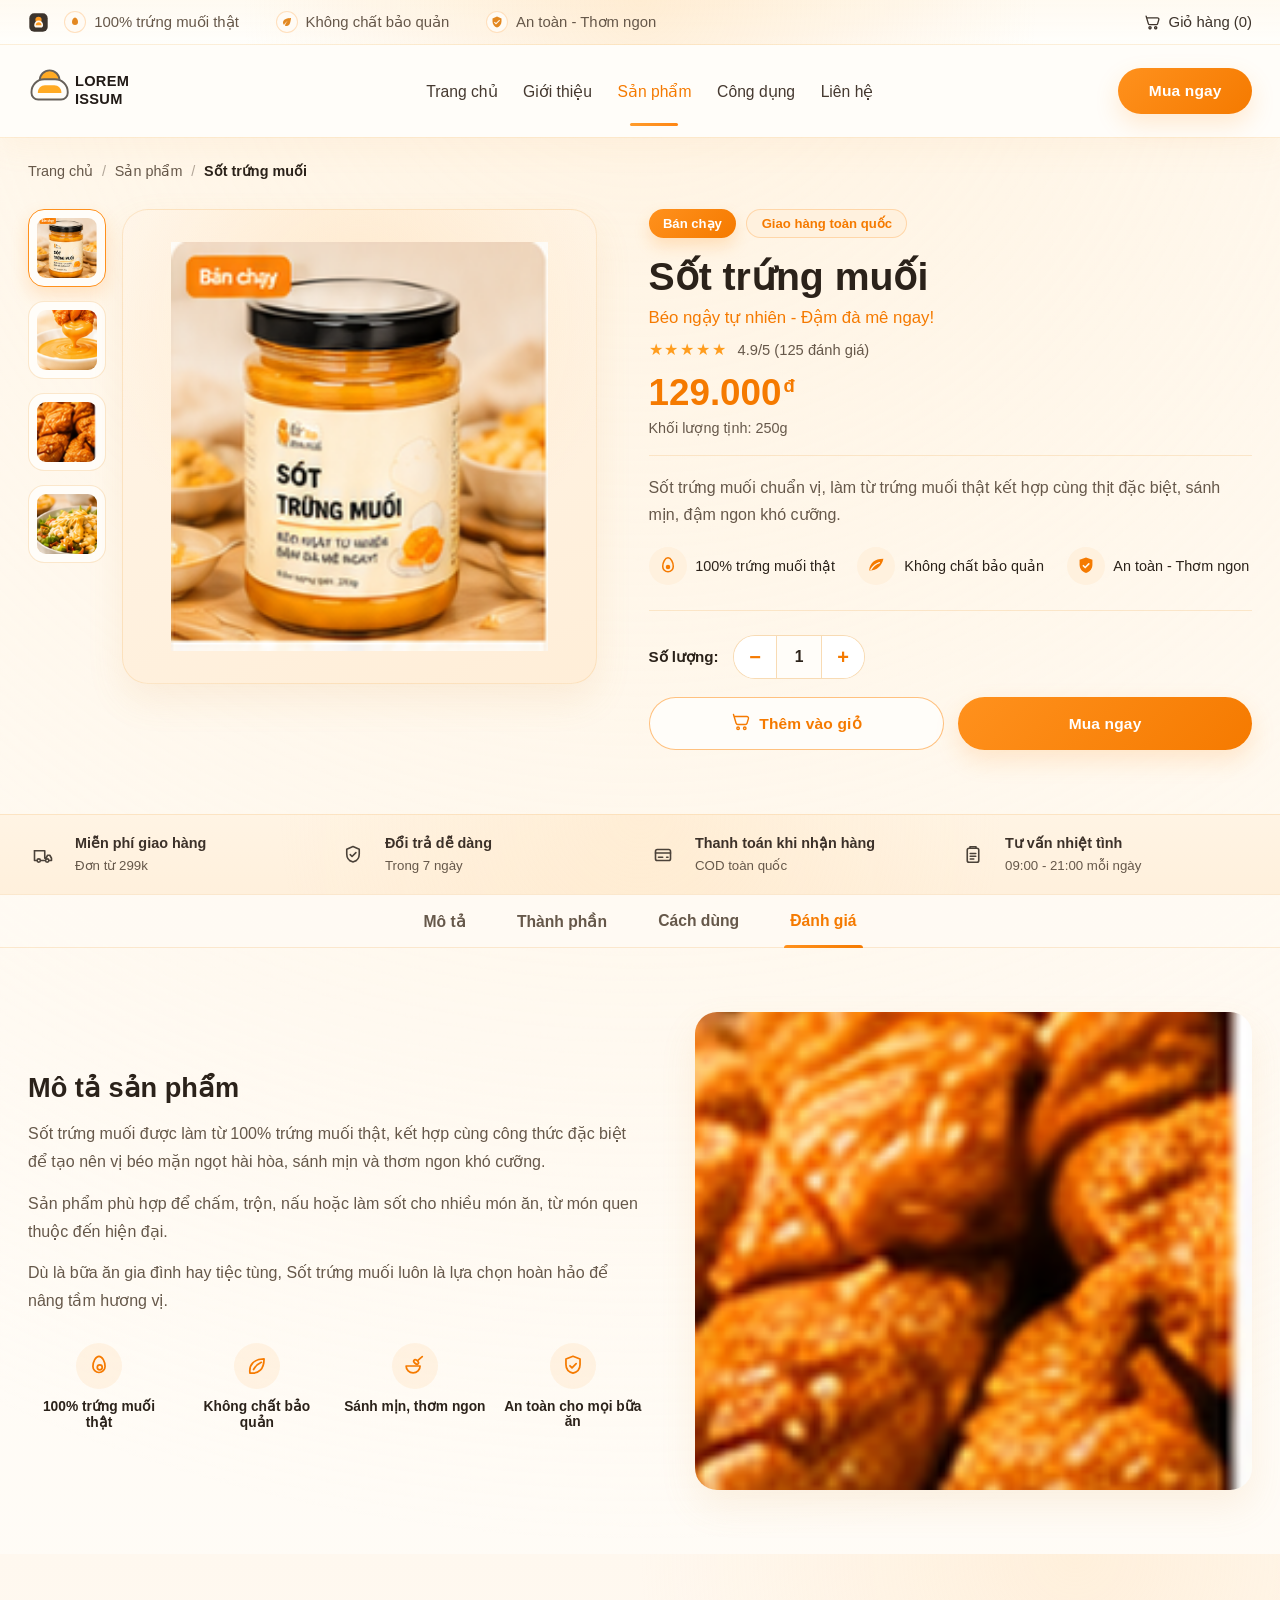
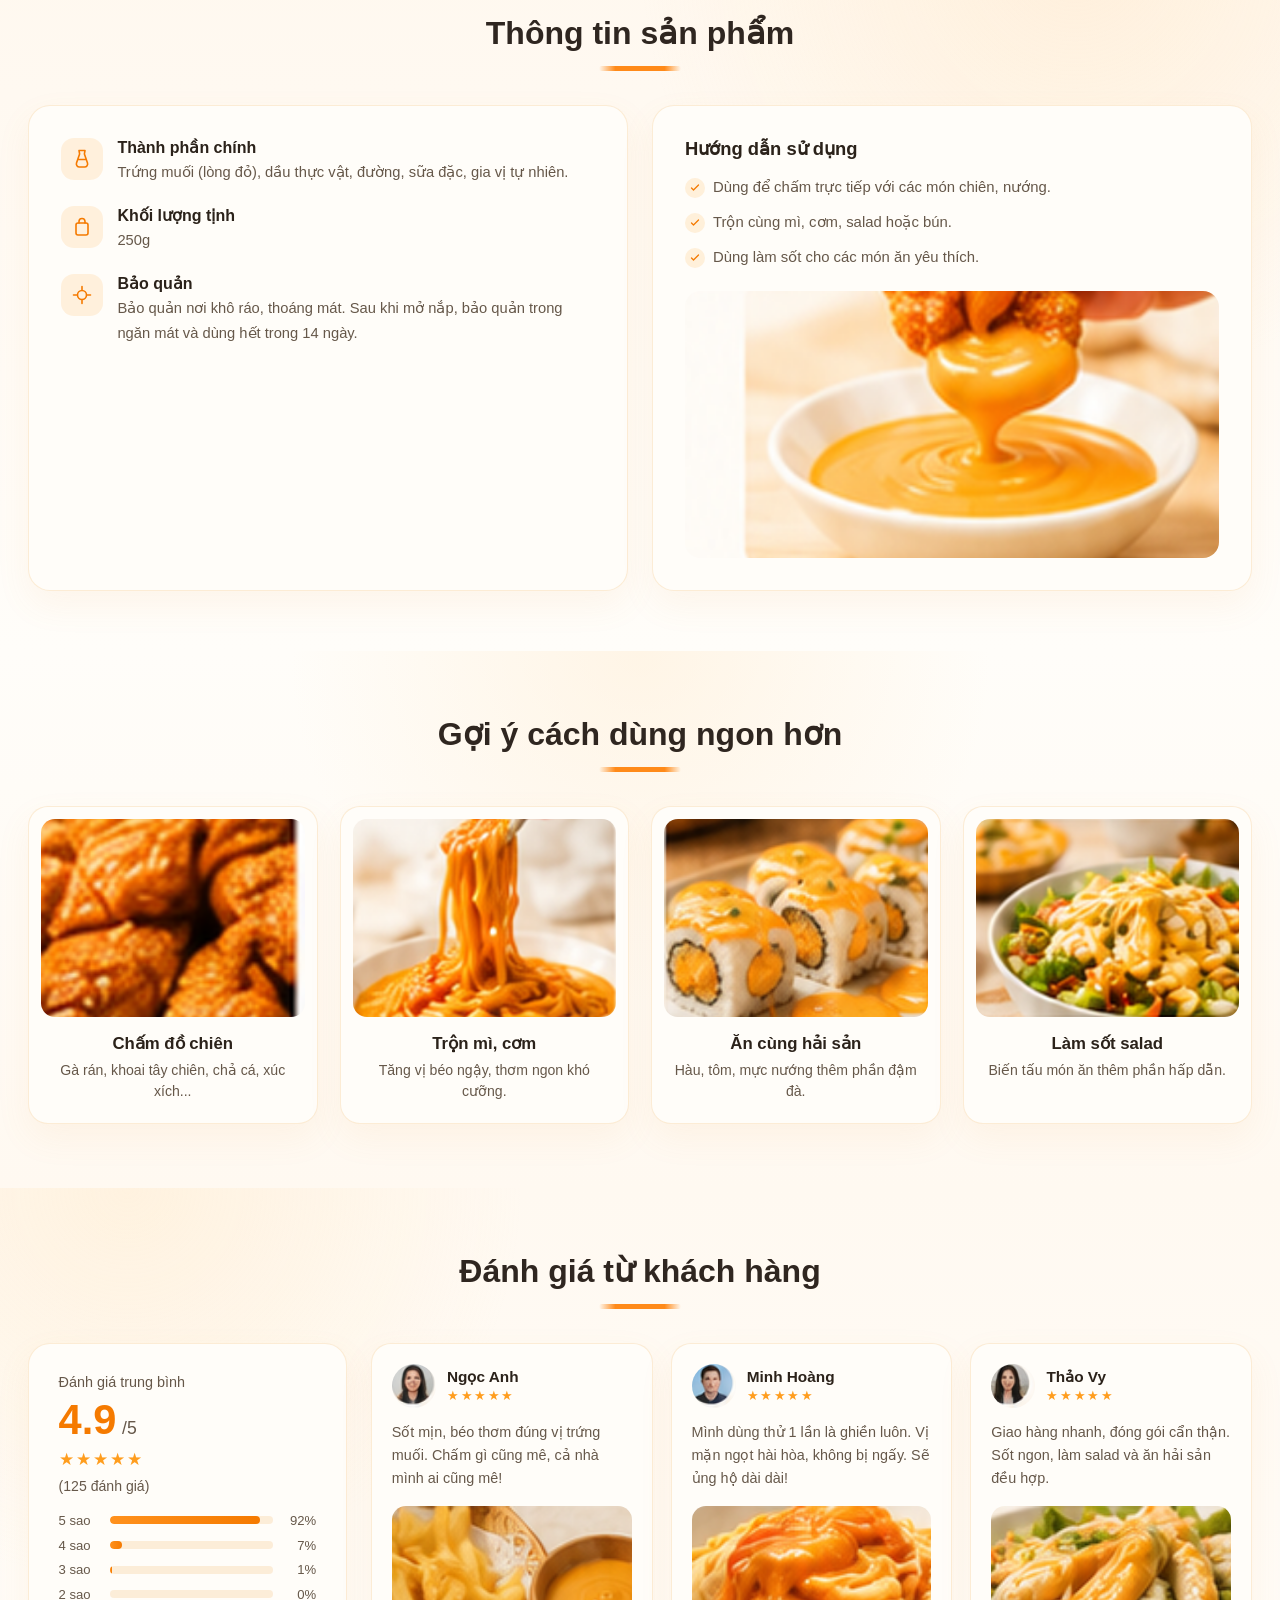
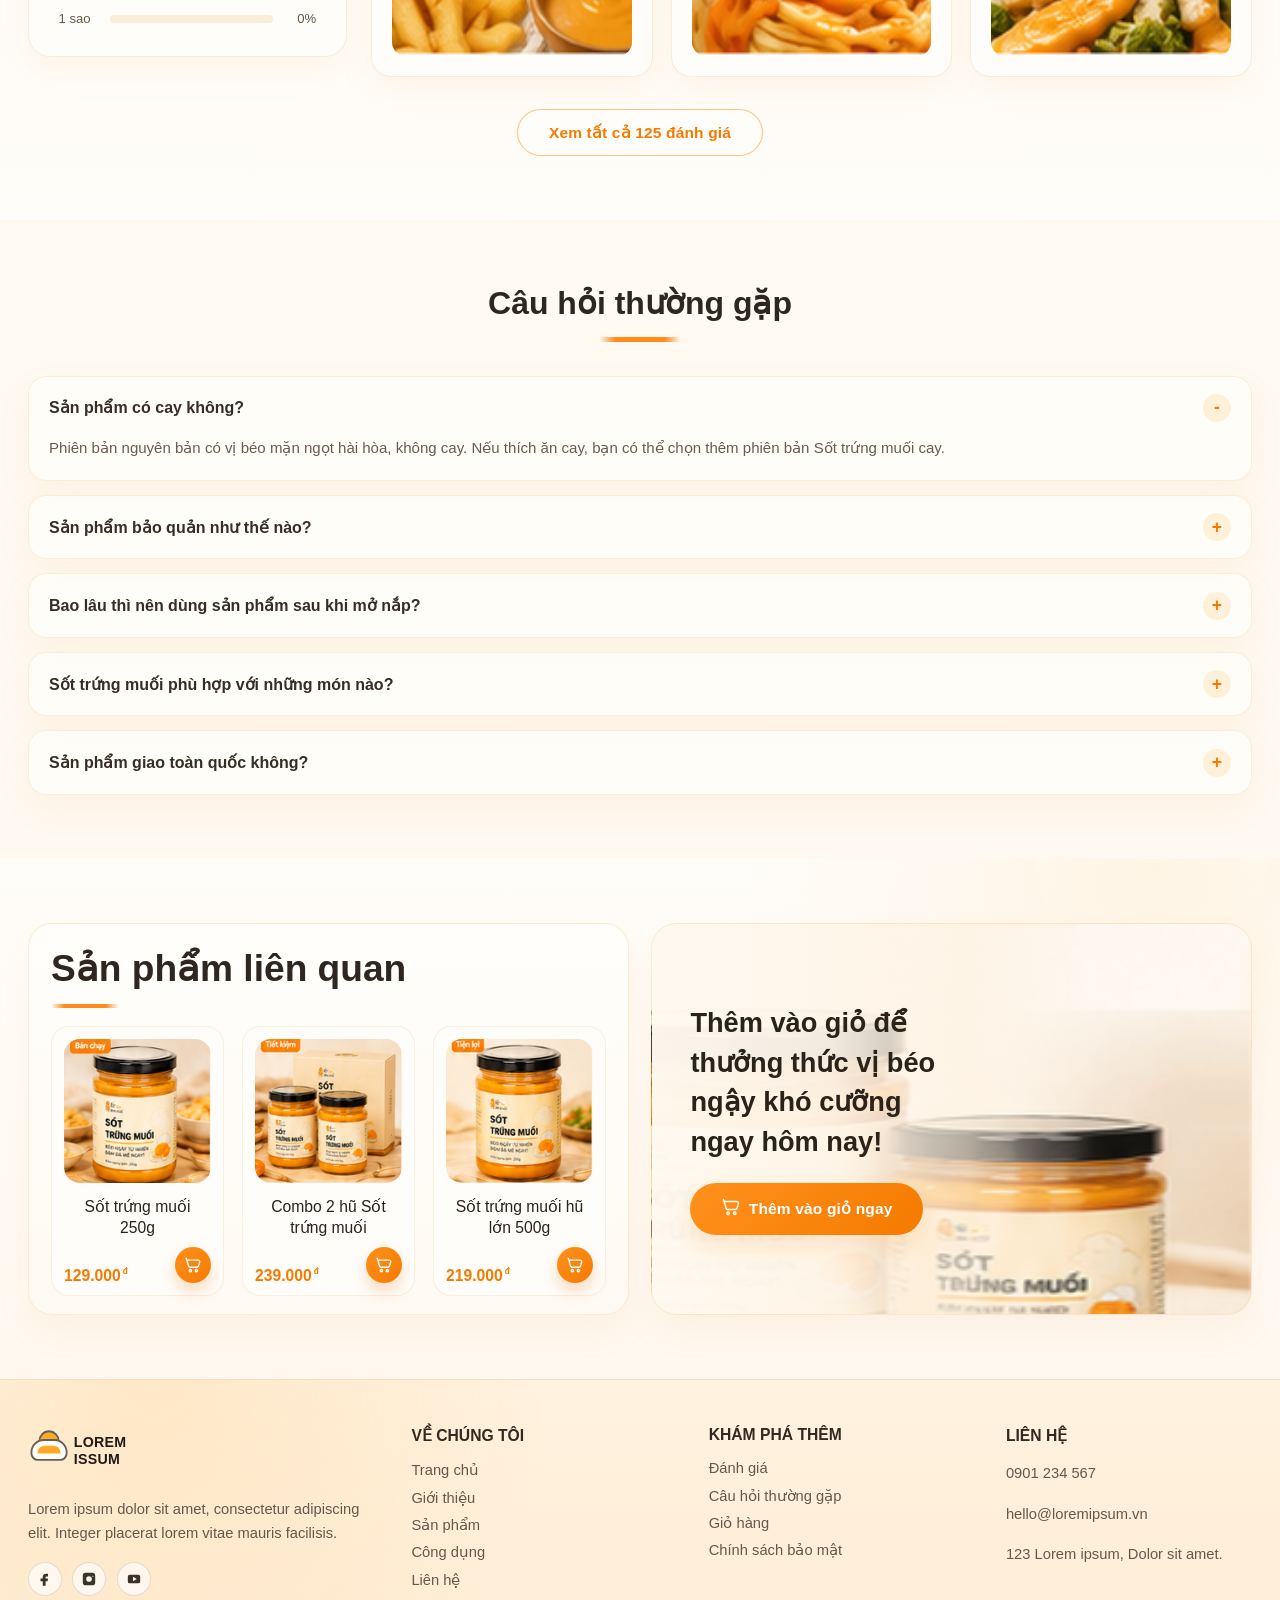
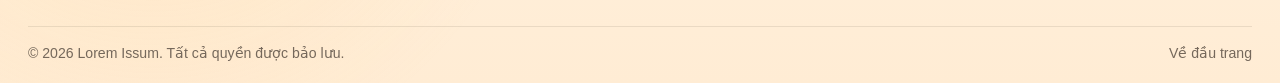
==== chi-tiet-san-pham.html @ 37eed639 "first commit" ====
<!DOCTYPE html>
<html lang="vi">
  <head>
    <meta charset="UTF-8" />
    <meta name="viewport" content="width=device-width, initial-scale=1.0" />
    <title>Sốt trứng muối | Lorem Issum</title>
    <link rel="stylesheet" href="./assets/css/style.css" />
  </head>
  <body>
    <header class="site-header" data-header>
      <div class="topbar">
        <div class="container topbar__inner">
          <div class="topbar__left">
            <a class="topbar__lead" href="./index.html" aria-label="Lorem Issum">
              <svg viewBox="0 0 24 24" aria-hidden="true">
                <rect x="1.5" y="1.5" width="21" height="21" rx="5.5" fill="#3C342D" />
                <circle cx="12" cy="8.9" r="3.55" fill="#FF9A1F" />
                <path d="M7.15 14.85C7.15 11.92 9.41 9.82 12.18 9.82C14.94 9.82 17.2 11.92 17.2 14.85V15.42C17.2 16.7 16.16 17.75 14.87 17.75H9.48C8.19 17.75 7.15 16.7 7.15 15.42V14.85Z" fill="#FFF7EC" />
                <path d="M8.88 14.95C8.88 13.14 10.26 11.79 12.18 11.79C14.09 11.79 15.47 13.14 15.47 14.95V15.03H8.88V14.95Z" fill="#FF9A1F" />
              </svg>
            </a>

            <ul class="topbar__features" aria-label="Điểm nổi bật">
              <li class="topbar__feature">
                <span class="icon-badge" aria-hidden="true">
                  <svg viewBox="0 0 24 24"><path d="M12 3c-3.31 0-6 4.48-6 9a6 6 0 0 0 12 0c0-4.52-2.69-9-6-9z" /></svg>
                </span>
                <span>100% trứng muối thật</span>
              </li>
              <li class="topbar__feature">
                <span class="icon-badge" aria-hidden="true">
                  <svg viewBox="0 0 24 24"><path d="M6.05 8.05c-2.73 2.73-2.73 7.15-.02 9.88 1.47-3.4 4.09-6.24 7.36-7.93-2.77 2.34-4.71 5.61-5.39 9.32 2.6 1.23 5.8.78 7.95-1.37C19.43 14.47 20 4 20 4S9.53 4.57 6.05 8.05z" /></svg>
                </span>
                <span>Không chất bảo quản</span>
              </li>
              <li class="topbar__feature">
                <span class="icon-badge" aria-hidden="true">
                  <svg viewBox="0 0 24 24"><path d="M12 1 3 5v6c0 5.55 3.84 10.74 9 12 5.16-1.26 9-6.45 9-12V5l-9-4zm-2 16-4-4 1.41-1.41L10 14.17l6.59-6.59L18 9l-8 8z" /></svg>
                </span>
                <span>An toàn - Thơm ngon</span>
              </li>
            </ul>
          </div>

          <a class="topbar__cart" href="./gio-hang.html" aria-label="Mở giỏ hàng">
            <svg viewBox="0 0 20 20" fill="none" aria-hidden="true">
              <path d="M3.09167 4.5H15.77C16.9183 4.5 17.7475 5.55833 17.4325 6.62333L16.0542 11.29C15.8417 12.0067 15.1633 12.5 14.3917 12.5H6.76C5.9875 12.5 5.30833 12.0058 5.09667 11.29L3.09167 4.5ZM3.09167 4.5L2.5 2.5M13.75 17.5C14.0815 17.5 14.3995 17.3683 14.6339 17.1339C14.8683 16.8995 15 16.5815 15 16.25C15 15.9185 14.8683 15.6005 14.6339 15.3661C14.3995 15.1317 14.0815 15 13.75 15C13.4185 15 13.1005 15.1317 12.8661 15.3661C12.6317 15.6005 12.5 15.9185 12.5 16.25C12.5 16.5815 12.6317 16.8995 12.8661 17.1339C13.1005 17.3683 13.4185 17.5 13.75 17.5ZM7.08333 17.5C7.41485 17.5 7.7328 17.3683 7.96722 17.1339C8.20164 16.8995 8.33333 16.5815 8.33333 16.25C8.33333 15.9185 8.20164 15.6005 7.96722 15.3661C7.7328 15.1317 7.41485 15 7.08333 15C6.75181 15 6.43387 15.1317 6.19945 15.3661C5.96503 15.6005 5.83333 15.9185 5.83333 16.25C5.83333 16.5815 5.96503 16.8995 6.19945 17.1339C6.43387 17.3683 6.75181 17.5 7.08333 17.5Z" />
            </svg>
            <span>Giỏ hàng (0)</span>
          </a>
        </div>
      </div>

      <div class="navbar">
        <div class="container navbar__inner">
          <a class="brand" href="./index.html" aria-label="Lorem Issum">
            <img src="./assets/images/logo-sot-trio-trung-muoi.svg" alt="Lorem Issum" />
          </a>

          <a class="navbar__cart-mobile" href="./gio-hang.html" aria-label="Mở giỏ hàng">
            <span class="sr-only">Giỏ hàng</span>
            <svg viewBox="0 0 20 20" fill="none" aria-hidden="true">
              <path d="M3.09167 4.5H15.77C16.9183 4.5 17.7475 5.55833 17.4325 6.62333L16.0542 11.29C15.8417 12.0067 15.1633 12.5 14.3917 12.5H6.76C5.9875 12.5 5.30833 12.0058 5.09667 11.29L3.09167 4.5ZM3.09167 4.5L2.5 2.5M13.75 17.5C14.0815 17.5 14.3995 17.3683 14.6339 17.1339C14.8683 16.8995 15 16.5815 15 16.25C15 15.9185 14.8683 15.6005 14.6339 15.3661C14.3995 15.1317 14.0815 15 13.75 15C13.4185 15 13.1005 15.1317 12.8661 15.3661C12.6317 15.6005 12.5 15.9185 12.5 16.25C12.5 16.5815 12.6317 16.8995 12.8661 17.1339C13.1005 17.3683 13.4185 17.5 13.75 17.5ZM7.08333 17.5C7.41485 17.5 7.7328 17.3683 7.96722 17.1339C8.20164 16.8995 8.33333 16.5815 8.33333 16.25C8.33333 15.9185 8.20164 15.6005 7.96722 15.3661C7.7328 15.1317 7.41485 15 7.08333 15C6.75181 15 6.43387 15.1317 6.19945 15.3661C5.96503 15.6005 5.83333 15.9185 5.83333 16.25C5.83333 16.5815 5.96503 16.8995 6.19945 17.1339C6.43387 17.3683 6.75181 17.5 7.08333 17.5Z" />
            </svg>
          </a>

          <button class="menu-toggle" type="button" aria-controls="primary-navigation" aria-expanded="false" data-menu-toggle>
            <span class="sr-only">Mở menu</span>
            <svg viewBox="0 0 24 24" aria-hidden="true">
              <path d="M4 6.75h16v1.5H4Zm0 4.5h16v1.5H4Zm0 4.5h16v1.5H4Z" />
            </svg>
          </button>

          <nav class="nav" id="primary-navigation" aria-label="Điều hướng chính">
            <a class="nav__link" href="./index.html#trang-chu">Trang chủ</a>
            <a class="nav__link" href="./gioi-thieu.html">Giới thiệu</a>
            <a class="nav__link nav__link--active" href="./san-pham.html">Sản phẩm</a>
            <a class="nav__link" href="./cong-dung.html">Công dụng</a>
            <a class="nav__link" href="./lien-he.html">Liên hệ</a>
          </nav>

          <a class="button button--primary navbar__cta" href="#mua-ngay">Mua ngay</a>
        </div>
      </div>
    </header>

    <main class="product-detail-page">
      <div class="container">
        <nav class="breadcrumb" aria-label="Đường dẫn">
          <a href="./index.html">Trang chủ</a>
          <span aria-hidden="true">/</span>
          <a href="./san-pham.html">Sản phẩm</a>
          <span aria-hidden="true">/</span>
          <span aria-current="page">Sốt trứng muối</span>
        </nav>
      </div>

      <section class="product-detail section-padding" id="mua-ngay">
        <div class="container product-detail__inner">
          <div class="product-gallery" data-gallery>
            <div class="product-gallery__thumbs" role="tablist" aria-label="Ảnh sản phẩm">
              <button class="product-gallery__thumb is-active" type="button" data-gallery-thumb="./assets/images/product-card-01.png">
                <img src="./assets/images/product-card-01.png" alt="Hũ sốt trứng muối" />
              </button>
              <button class="product-gallery__thumb" type="button" data-gallery-thumb="./assets/images/products-idea-dip.png">
                <img src="./assets/images/products-idea-dip.png" alt="Chấm sốt trứng muối" />
              </button>
              <button class="product-gallery__thumb" type="button" data-gallery-thumb="./assets/images/products-idea-chicken.png">
                <img src="./assets/images/products-idea-chicken.png" alt="Đồ chiên chấm sốt" />
              </button>
              <button class="product-gallery__thumb" type="button" data-gallery-thumb="./assets/images/products-idea-salad.png">
                <img src="./assets/images/products-idea-salad.png" alt="Salad sốt trứng muối" />
              </button>
            </div>

            <figure class="product-gallery__main">
              <img data-gallery-main src="./assets/images/product-card-01.png" alt="Sốt trứng muối" />
            </figure>
          </div>

          <div class="product-summary">
            <div class="product-summary__tags">
              <span class="product-tag product-tag--hot">Bán chạy</span>
              <span class="product-tag product-tag--ship">Giao hàng toàn quốc</span>
            </div>

            <h1 class="product-summary__title">Sốt trứng muối</h1>
            <p class="product-summary__subtitle">Béo ngậy tự nhiên - Đậm đà mê ngay!</p>

            <div class="product-summary__rating">
              <span class="stars" aria-hidden="true">★★★★★</span>
              <span class="product-summary__rating-text">4.9/5 (125 đánh giá)</span>
            </div>

            <div class="product-summary__price">
              <span class="product-summary__amount">129.000<sup>đ</sup></span>
            </div>
            <p class="product-summary__weight">Khối lượng tịnh: 250g</p>

            <p class="product-summary__desc">
              Sốt trứng muối chuẩn vị, làm từ trứng muối thật kết hợp cùng thịt đặc
              biệt, sánh mịn, đậm ngon khó cưỡng.
            </p>

            <ul class="product-summary__features" aria-label="Cam kết sản phẩm">
              <li>
                <span class="product-feature__icon" aria-hidden="true">
                  <svg viewBox="0 0 24 24" fill="none" stroke="currentColor" stroke-width="1.7" stroke-linejoin="round"><path d="M12 3.1c-3.15 0-5.75 4.95-5.75 9.45a5.75 5.75 0 0 0 11.5 0c0-4.5-2.6-9.45-5.75-9.45Z" /><circle cx="12" cy="13.1" r="2.45" fill="currentColor" stroke="none" /></svg>
                </span>
                100% trứng muối thật
              </li>
              <li>
                <span class="product-feature__icon" aria-hidden="true">
                  <svg viewBox="0 0 24 24"><path fill="currentColor" d="M20 4.15C10.4 4.4 5.35 8.75 4.6 16.6c-.02.25.17.45.42.44 8.05-.35 13.2-4.9 14.9-12.35a.4.4 0 0 0 .08-.54Z" /><path fill="none" stroke="#fff6e9" stroke-width="1.4" stroke-linecap="round" d="M6.4 16c2.35-3.85 5.5-6.35 9.3-7.65" /></svg>
                </span>
                Không chất bảo quản
              </li>
              <li>
                <span class="product-feature__icon" aria-hidden="true">
                  <svg viewBox="0 0 24 24"><path fill="currentColor" d="M12 2.6 19 5.3v5.25c0 3.9-2.55 7.5-6.4 8.8l-.6.2-.6-.2c-3.85-1.3-6.4-4.9-6.4-8.8V5.3L12 2.6Z" /><path fill="none" stroke="#fff6e9" stroke-width="1.8" stroke-linecap="round" stroke-linejoin="round" d="m9.15 11.7 1.95 1.95 3.95-3.95" /></svg>
                </span>
                An toàn - Thơm ngon
              </li>
            </ul>

            <div class="product-summary__buy">
              <div class="quantity" data-quantity>
                <span class="quantity__label">Số lượng:</span>
                <div class="quantity__control">
                  <button class="quantity__btn" type="button" data-quantity-dec aria-label="Giảm số lượng">−</button>
                  <input class="quantity__input" type="text" inputmode="numeric" value="1" data-quantity-input aria-label="Số lượng" />
                  <button class="quantity__btn" type="button" data-quantity-inc aria-label="Tăng số lượng">+</button>
                </div>
              </div>

              <div class="product-summary__actions">
                <button class="button button--ghost product-summary__cart" type="button">
                  <span aria-hidden="true">
                    <svg viewBox="0 0 20 20" fill="none">
                      <path d="M3.09167 4.5H15.77C16.9183 4.5 17.7475 5.55833 17.4325 6.62333L16.0542 11.29C15.8417 12.0067 15.1633 12.5 14.3917 12.5H6.76C5.9875 12.5 5.30833 12.0058 5.09667 11.29L3.09167 4.5ZM3.09167 4.5L2.5 2.5M13.75 17.5A1.25 1.25 0 1 0 13.75 15 1.25 1.25 0 0 0 13.75 17.5ZM7.08333 17.5A1.25 1.25 0 1 0 7.08333 15 1.25 1.25 0 0 0 7.08333 17.5Z" />
                    </svg>
                  </span>
                  Thêm vào giỏ
                </button>
                <button class="button button--primary product-summary__now" type="button">Mua ngay</button>
              </div>
            </div>
          </div>
        </div>
      </section>

      <div class="service-strip">
        <div class="container">
          <ul class="service-strip__list" aria-label="Dịch vụ">
            <li class="service-strip__item">
              <span class="service-strip__icon" aria-hidden="true">
                <svg viewBox="0 0 24 24"><path d="M3.5 7.75h10.25v7.5H15l1.6-3h2.2l1.7 3v2.25h-2.15" /><path d="M5.55 17.5H3.5V7.75" /><path d="M9.95 17.5h4.1" /><circle cx="7.75" cy="17.5" r="1.65" /><circle cx="16.2" cy="17.5" r="1.65" /></svg>
              </span>
              <span>
                <strong>Miễn phí giao hàng</strong>
                <em>Đơn từ 299k</em>
              </span>
            </li>
            <li class="service-strip__item">
              <span class="service-strip__icon" aria-hidden="true">
                <svg viewBox="0 0 24 24"><path d="M12 3.5 18.25 6.2v4.68c0 3.55-2.35 6.82-5.82 7.95l-.43.14-.43-.14c-3.47-1.13-5.82-4.4-5.82-7.95V6.2L12 3.5Z" /><path d="m9.25 11.65 1.8 1.8 3.85-3.85" /></svg>
              </span>
              <span>
                <strong>Đổi trả dễ dàng</strong>
                <em>Trong 7 ngày</em>
              </span>
            </li>
            <li class="service-strip__item">
              <span class="service-strip__icon" aria-hidden="true">
                <svg viewBox="0 0 24 24"><rect x="4.5" y="6.5" width="15" height="11" rx="1.8" /><path d="M4.5 10h15" /><path d="M7.5 14.25h4.2" /><path d="M15.6 14.25h1.4" /></svg>
              </span>
              <span>
                <strong>Thanh toán khi nhận hàng</strong>
                <em>COD toàn quốc</em>
              </span>
            </li>
            <li class="service-strip__item">
              <span class="service-strip__icon" aria-hidden="true">
                <svg viewBox="0 0 24 24"><rect x="6.25" y="5.25" width="11.5" height="14" rx="1.8" /><path d="M9 5.25v-1.5h6v1.5" /><path d="M9.25 10.5h5.5" /><path d="M9.25 13.25h5.5" /><path d="M9.25 16h3.5" /></svg>
              </span>
              <span>
                <strong>Tư vấn nhiệt tình</strong>
                <em>09:00 - 21:00 mỗi ngày</em>
              </span>
            </li>
          </ul>
        </div>
      </div>

      <div class="product-tabs" data-tabs>
        <div class="container">
          <div class="product-tabs__list" role="tablist">
            <a class="product-tab is-active" href="#mo-ta" data-tab>Mô tả</a>
            <a class="product-tab" href="#thong-tin" data-tab>Thành phần</a>
            <a class="product-tab" href="#goi-y" data-tab>Cách dùng</a>
            <a class="product-tab" href="#danh-gia" data-tab>Đánh giá</a>
          </div>
        </div>
      </div>

      <section class="product-description section-padding" id="mo-ta">
        <div class="container product-description__inner">
          <div class="product-description__content">
            <h2>Mô tả sản phẩm</h2>
            <p>
              Sốt trứng muối được làm từ 100% trứng muối thật, kết hợp cùng công
              thức đặc biệt để tạo nên vị béo mặn ngọt hài hòa, sánh mịn và thơm
              ngon khó cưỡng.
            </p>
            <p>
              Sản phẩm phù hợp để chấm, trộn, nấu hoặc làm sốt cho nhiều món ăn, từ
              món quen thuộc đến hiện đại.
            </p>
            <p>
              Dù là bữa ăn gia đình hay tiệc tùng, Sốt trứng muối luôn là lựa chọn
              hoàn hảo để nâng tầm hương vị.
            </p>

            <ul class="product-description__badges" aria-label="Điểm nổi bật">
              <li>
                <span aria-hidden="true">
                  <svg viewBox="0 0 24 24" fill="none" stroke="currentColor" stroke-width="1.6" stroke-linecap="round" stroke-linejoin="round"><path d="M12 3.2c-3.1 0-5.6 4.85-5.6 9.2a5.6 5.6 0 0 0 11.2 0c0-4.35-2.5-9.2-5.6-9.2Z" /><circle cx="12.7" cy="13.2" r="2.3" /></svg>
                </span>
                <em>100% trứng muối thật</em>
              </li>
              <li>
                <span aria-hidden="true">
                  <svg viewBox="0 0 24 24" fill="none" stroke="currentColor" stroke-width="1.6" stroke-linecap="round" stroke-linejoin="round"><path d="M5.5 18.5C4.4 10.6 9.3 5.6 18.5 5.5c.1 9.2-4.9 14.1-13 13Z" /><path d="M8.8 15.2c1.8-3.1 4.2-5.3 7.2-6.6" /></svg>
                </span>
                <em>Không chất bảo quản</em>
              </li>
              <li>
                <span aria-hidden="true">
                  <svg viewBox="0 0 24 24" fill="none" stroke="currentColor" stroke-width="1.6" stroke-linecap="round" stroke-linejoin="round"><path d="M3.8 12h12.9a6.45 6.45 0 0 1-12.9 0Z" /><ellipse cx="13" cy="8.3" rx="2.5" ry="1.55" transform="rotate(40 13 8.3)" /><path d="M14.9 6.5 18.7 3.3" /></svg>
                </span>
                <em>Sánh mịn, thơm ngon</em>
              </li>
              <li>
                <span aria-hidden="true">
                  <svg viewBox="0 0 24 24" fill="none" stroke="currentColor" stroke-width="1.6" stroke-linecap="round" stroke-linejoin="round"><path d="M12 3 5.5 5.6v4.9c0 3.6 2.45 6.9 6.5 8 4.05-1.1 6.5-4.4 6.5-8V5.6L12 3Z" /><path d="m9.2 11.8 1.9 1.9 3.8-3.8" /></svg>
                </span>
                <em>An toàn cho mọi bữa ăn</em>
              </li>
            </ul>
          </div>

          <div class="product-description__media">
            <img src="./assets/images/products-idea-chicken.png" alt="Đồ chiên chấm sốt trứng muối" />
          </div>
        </div>
      </section>

      <section class="product-specs" id="thong-tin">
        <div class="container">
          <div class="section-heading">
            <h2>Thông tin sản phẩm</h2>
          </div>

          <div class="product-specs__grid">
            <div class="spec-card">
              <ul class="spec-list">
                <li>
                  <span class="spec-list__icon" aria-hidden="true">
                    <svg viewBox="0 0 24 24" fill="none" stroke="currentColor" stroke-width="1.6" stroke-linecap="round" stroke-linejoin="round"><path d="M9 3.5h6l-.6 3.4 3.1 9.2a3 3 0 0 1-2.84 3.9H9.34a3 3 0 0 1-2.84-3.9l3.1-9.2Z" /><path d="M8.4 12.5h7.2" /></svg>
                  </span>
                  <div>
                    <strong>Thành phần chính</strong>
                    <p>Trứng muối (lòng đỏ), dầu thực vật, đường, sữa đặc, gia vị tự nhiên.</p>
                  </div>
                </li>
                <li>
                  <span class="spec-list__icon" aria-hidden="true">
                    <svg viewBox="0 0 24 24" fill="none" stroke="currentColor" stroke-width="1.6" stroke-linecap="round" stroke-linejoin="round"><rect x="6" y="8" width="12" height="12" rx="2" /><path d="M9 8V6.5A3 3 0 0 1 15 6.5V8" /></svg>
                  </span>
                  <div>
                    <strong>Khối lượng tịnh</strong>
                    <p>250g</p>
                  </div>
                </li>
                <li>
                  <span class="spec-list__icon" aria-hidden="true">
                    <svg viewBox="0 0 24 24" fill="none" stroke="currentColor" stroke-width="1.6" stroke-linecap="round" stroke-linejoin="round"><path d="M12 3.5v3M12 17.5v3M3.5 12h3M17.5 12h3" /><circle cx="12" cy="12" r="4.5" /></svg>
                  </span>
                  <div>
                    <strong>Bảo quản</strong>
                    <p>Bảo quản nơi khô ráo, thoáng mát. Sau khi mở nắp, bảo quản trong ngăn mát và dùng hết trong 14 ngày.</p>
                  </div>
                </li>
              </ul>
            </div>

            <div class="spec-card spec-card--guide">
              <h3>Hướng dẫn sử dụng</h3>
              <ul class="spec-guide">
                <li>Dùng để chấm trực tiếp với các món chiên, nướng.</li>
                <li>Trộn cùng mì, cơm, salad hoặc bún.</li>
                <li>Dùng làm sốt cho các món ăn yêu thích.</li>
              </ul>
              <img src="./assets/images/products-idea-dip.png" alt="Sốt trứng muối chấm món chiên" />
            </div>
          </div>
        </div>
      </section>

      <section class="usage-ideas section-padding" id="goi-y">
        <div class="container">
          <div class="section-heading">
            <h2>Gợi ý cách dùng ngon hơn</h2>
          </div>

          <div class="usage-ideas__grid">
            <article class="usage-idea-card">
              <img src="./assets/images/products-idea-chicken.png" alt="Chấm đồ chiên" />
              <h3>Chấm đồ chiên</h3>
              <p>Gà rán, khoai tây chiên, chả cá, xúc xích...</p>
            </article>
            <article class="usage-idea-card">
              <img src="./assets/images/products-idea-noodle.png" alt="Trộn mì, cơm" />
              <h3>Trộn mì, cơm</h3>
              <p>Tăng vị béo ngậy, thơm ngon khó cưỡng.</p>
            </article>
            <article class="usage-idea-card">
              <img src="./assets/images/usage-seafood.png" alt="Ăn cùng hải sản" />
              <h3>Ăn cùng hải sản</h3>
              <p>Hàu, tôm, mực nướng thêm phần đậm đà.</p>
            </article>
            <article class="usage-idea-card">
              <img src="./assets/images/products-idea-salad.png" alt="Làm sốt salad" />
              <h3>Làm sốt salad</h3>
              <p>Biến tấu món ăn thêm phần hấp dẫn.</p>
            </article>
          </div>
        </div>
      </section>

      <section class="product-reviews section-padding" id="danh-gia">
        <div class="container">
          <div class="section-heading">
            <h2>Đánh giá từ khách hàng</h2>
          </div>

          <div class="product-reviews__grid">
            <aside class="review-summary">
              <p class="review-summary__label">Đánh giá trung bình</p>
              <div class="review-summary__score">
                <strong>4.9</strong><span>/5</span>
                <span class="stars" aria-hidden="true">★★★★★</span>
              </div>
              <p class="review-summary__count">(125 đánh giá)</p>

              <ul class="review-bars">
                <li><span>5 sao</span><span class="review-bar"><span style="width:92%"></span></span><em>92%</em></li>
                <li><span>4 sao</span><span class="review-bar"><span style="width:7%"></span></span><em>7%</em></li>
                <li><span>3 sao</span><span class="review-bar"><span style="width:1%"></span></span><em>1%</em></li>
                <li><span>2 sao</span><span class="review-bar"><span style="width:0%"></span></span><em>0%</em></li>
                <li><span>1 sao</span><span class="review-bar"><span style="width:0%"></span></span><em>0%</em></li>
              </ul>
            </aside>

            <div class="review-list">
              <article class="review-item">
                <div class="review-item__head">
                  <img src="./assets/images/review-avatar-1.png" alt="" />
                  <div>
                    <strong>Ngọc Anh</strong>
                    <span class="stars" aria-hidden="true">★★★★★</span>
                  </div>
                </div>
                <p>Sốt mịn, béo thơm đúng vị trứng muối. Chấm gì cũng mê, cả nhà mình ai cũng mê!</p>
                <img class="review-item__food" src="./assets/images/review-food-1.png" alt="" />
              </article>

              <article class="review-item">
                <div class="review-item__head">
                  <img src="./assets/images/review-avatar-2.png" alt="" />
                  <div>
                    <strong>Minh Hoàng</strong>
                    <span class="stars" aria-hidden="true">★★★★★</span>
                  </div>
                </div>
                <p>Mình dùng thử 1 lần là ghiền luôn. Vị mặn ngọt hài hòa, không bị ngấy. Sẽ ủng hộ dài dài!</p>
                <img class="review-item__food" src="./assets/images/review-food-2.png" alt="" />
              </article>

              <article class="review-item">
                <div class="review-item__head">
                  <img src="./assets/images/review-avatar-3.png" alt="" />
                  <div>
                    <strong>Thảo Vy</strong>
                    <span class="stars" aria-hidden="true">★★★★★</span>
                  </div>
                </div>
                <p>Giao hàng nhanh, đóng gói cẩn thận. Sốt ngon, làm salad và ăn hải sản đều hợp.</p>
                <img class="review-item__food" src="./assets/images/review-food-3.png" alt="" />
              </article>
            </div>
          </div>

          <div class="product-reviews__more">
            <a class="button button--ghost" href="#danh-gia">Xem tất cả 125 đánh giá</a>
          </div>
        </div>
      </section>

      <section class="product-faq section-padding" id="cau-hoi">
        <div class="container">
          <div class="section-heading">
            <h2>Câu hỏi thường gặp</h2>
          </div>

          <div class="faq__list product-faq__list" aria-label="Câu hỏi thường gặp">
            <details class="faq-item" open>
              <summary>Sản phẩm có cay không?</summary>
              <p>Phiên bản nguyên bản có vị béo mặn ngọt hài hòa, không cay. Nếu thích ăn cay, bạn có thể chọn thêm phiên bản Sốt trứng muối cay.</p>
            </details>
            <details class="faq-item">
              <summary>Sản phẩm bảo quản như thế nào?</summary>
              <p>Bảo quản nơi khô ráo, thoáng mát, tránh ánh nắng trực tiếp. Sau khi mở nắp, hãy để trong ngăn mát tủ lạnh và dùng hết trong 14 ngày.</p>
            </details>
            <details class="faq-item">
              <summary>Bao lâu thì nên dùng sản phẩm sau khi mở nắp?</summary>
              <p>Bạn nên dùng hết trong vòng 14 ngày kể từ khi mở nắp để giữ trọn hương vị béo thơm và độ tươi ngon của sốt.</p>
            </details>
            <details class="faq-item">
              <summary>Sốt trứng muối phù hợp với những món nào?</summary>
              <p>Sốt hợp với đồ chiên, hải sản nướng, mì, cơm trộn, salad và làm sốt cho nhiều món ăn yêu thích khác.</p>
            </details>
            <details class="faq-item">
              <summary>Sản phẩm giao toàn quốc không?</summary>
              <p>Có. Chúng tôi giao hàng toàn quốc, hỗ trợ thanh toán khi nhận hàng (COD) và miễn phí giao hàng cho đơn từ 299k.</p>
            </details>
          </div>
        </div>
      </section>

      <section class="related section-padding">
        <div class="container related__inner">
          <div class="related__list">
            <div class="related__panel">
              <div class="section-heading section-heading--left">
              <h2>Sản phẩm liên quan</h2>
              </div>

              <div class="related__grid">
              <article class="related-card">
                <a class="related-card__media" href="./chi-tiet-san-pham.html">
                  <img src="./assets/images/product-card-01.png" alt="Sốt trứng muối 250g" />
                </a>
                <h3>Sốt trứng muối 250g</h3>
                <div class="related-card__foot">
                  <p class="related-card__price">129.000<sup>đ</sup></p>
                  <button class="related-card__cart" type="button" aria-label="Thêm Sốt trứng muối 250g vào giỏ">
                    <svg viewBox="0 0 20 20" fill="none" stroke="currentColor" stroke-width="1.5" stroke-linecap="round" stroke-linejoin="round"><path d="M3.09167 4.5H15.77C16.9183 4.5 17.7475 5.55833 17.4325 6.62333L16.0542 11.29C15.8417 12.0067 15.1633 12.5 14.3917 12.5H6.76C5.9875 12.5 5.30833 12.0058 5.09667 11.29L3.09167 4.5ZM3.09167 4.5L2.5 2.5M13.75 17.5A1.25 1.25 0 1 0 13.75 15 1.25 1.25 0 0 0 13.75 17.5ZM7.08333 17.5A1.25 1.25 0 1 0 7.08333 15 1.25 1.25 0 0 0 7.08333 17.5Z" /></svg>
                  </button>
                </div>
              </article>
              <article class="related-card">
                <a class="related-card__media" href="./chi-tiet-san-pham.html">
                  <img src="./assets/images/product-card-08.png" alt="Combo 2 hũ sốt trứng muối" />
                </a>
                <h3>Combo 2 hũ Sốt trứng muối</h3>
                <div class="related-card__foot">
                  <p class="related-card__price">239.000<sup>đ</sup></p>
                  <button class="related-card__cart" type="button" aria-label="Thêm Combo 2 hũ Sốt trứng muối vào giỏ">
                    <svg viewBox="0 0 20 20" fill="none" stroke="currentColor" stroke-width="1.5" stroke-linecap="round" stroke-linejoin="round"><path d="M3.09167 4.5H15.77C16.9183 4.5 17.7475 5.55833 17.4325 6.62333L16.0542 11.29C15.8417 12.0067 15.1633 12.5 14.3917 12.5H6.76C5.9875 12.5 5.30833 12.0058 5.09667 11.29L3.09167 4.5ZM3.09167 4.5L2.5 2.5M13.75 17.5A1.25 1.25 0 1 0 13.75 15 1.25 1.25 0 0 0 13.75 17.5ZM7.08333 17.5A1.25 1.25 0 1 0 7.08333 15 1.25 1.25 0 0 0 7.08333 17.5Z" /></svg>
                  </button>
                </div>
              </article>
              <article class="related-card">
                <a class="related-card__media" href="./chi-tiet-san-pham.html">
                  <img src="./assets/images/product-card-06.png" alt="Sốt trứng muối hũ lớn 500g" />
                </a>
                <h3>Sốt trứng muối hũ lớn 500g</h3>
                <div class="related-card__foot">
                  <p class="related-card__price">219.000<sup>đ</sup></p>
                  <button class="related-card__cart" type="button" aria-label="Thêm Sốt trứng muối hũ lớn 500g vào giỏ">
                    <svg viewBox="0 0 20 20" fill="none" stroke="currentColor" stroke-width="1.5" stroke-linecap="round" stroke-linejoin="round"><path d="M3.09167 4.5H15.77C16.9183 4.5 17.7475 5.55833 17.4325 6.62333L16.0542 11.29C15.8417 12.0067 15.1633 12.5 14.3917 12.5H6.76C5.9875 12.5 5.30833 12.0058 5.09667 11.29L3.09167 4.5ZM3.09167 4.5L2.5 2.5M13.75 17.5A1.25 1.25 0 1 0 13.75 15 1.25 1.25 0 0 0 13.75 17.5ZM7.08333 17.5A1.25 1.25 0 1 0 7.08333 15 1.25 1.25 0 0 0 7.08333 17.5Z" /></svg>
                  </button>
                </div>
              </article>
            </div>
            </div>
          </div>

          <aside class="buy-cta">
            <div class="buy-cta__content">
              <h2>Thêm vào giỏ để thưởng thức vị béo ngậy khó cưỡng ngay hôm nay!</h2>
              <button class="button button--primary buy-cta__button" type="button">
                <span aria-hidden="true">
                  <svg viewBox="0 0 20 20" fill="none">
                    <path d="M3.09167 4.5H15.77C16.9183 4.5 17.7475 5.55833 17.4325 6.62333L16.0542 11.29C15.8417 12.0067 15.1633 12.5 14.3917 12.5H6.76C5.9875 12.5 5.30833 12.0058 5.09667 11.29L3.09167 4.5ZM3.09167 4.5L2.5 2.5M13.75 17.5A1.25 1.25 0 1 0 13.75 15 1.25 1.25 0 0 0 13.75 17.5ZM7.08333 17.5A1.25 1.25 0 1 0 7.08333 15 1.25 1.25 0 0 0 7.08333 17.5Z" />
                  </svg>
                </span>
                Thêm vào giỏ ngay
              </button>
            </div>
          </aside>
        </div>
      </section>
    </main>

    <footer class="site-footer">
      <div class="container footer__top">
        <div class="footer__brand">
          <a class="footer__logo" href="./index.html" aria-label="Lorem Issum">
            <img src="./assets/images/logo-sot-trio-trung-muoi.svg" alt="Lorem Issum" />
          </a>
          <p>
            Lorem ipsum dolor sit amet, consectetur adipiscing elit. Integer
            placerat lorem vitae mauris facilisis.
          </p>
          <div class="footer__socials" aria-label="Mạng xã hội">
            <a href="#" aria-label="Facebook"><svg viewBox="0 0 24 24"><path d="M14 8.5h2V5h-2.7c-3 0-4.3 1.8-4.3 4.2v2.1H6v3.6h3V21h3.8v-6.1h2.7l.5-3.6h-3.2V9.5c0-.7.3-1 1.2-1Z" /></svg></a>
            <a href="#" aria-label="Instagram"><svg viewBox="0 0 24 24"><path d="M7.5 3.75h9A3.75 3.75 0 0 1 20.25 7.5v9a3.75 3.75 0 0 1-3.75 3.75h-9A3.75 3.75 0 0 1 3.75 16.5v-9A3.75 3.75 0 0 1 7.5 3.75Zm4.5 4.5A3.75 3.75 0 1 0 12 15.75 3.75 3.75 0 0 0 12 8.25Zm5.2-.75a.7.7 0 1 0 0 1.4.7.7 0 0 0 0-1.4Z" /></svg></a>
            <a href="#" aria-label="Video"><svg viewBox="0 0 24 24"><path d="M20.25 8.75a2.5 2.5 0 0 0-2.5-2.5H6.25a2.5 2.5 0 0 0-2.5 2.5v6.5a2.5 2.5 0 0 0 2.5 2.5h11.5a2.5 2.5 0 0 0 2.5-2.5v-6.5Zm-9.5 6.1v-5.7l5 2.85-5 2.85Z" /></svg></a>
          </div>
        </div>

        <div class="footer__column">
          <h3>Về chúng tôi</h3>
          <a href="./index.html#trang-chu">Trang chủ</a>
          <a href="./gioi-thieu.html">Giới thiệu</a>
          <a href="./san-pham.html">Sản phẩm</a>
          <a href="./cong-dung.html">Công dụng</a>
          <a href="./lien-he.html">Liên hệ</a>
        </div>

        <div class="footer__column">
          <h3>Khám phá thêm</h3>
          <a href="./index.html#danh-gia">Đánh giá</a>
          <a href="./index.html#cau-hoi">Câu hỏi thường gặp</a>
          <a href="./gio-hang.html">Giỏ hàng</a>
          <a href="#">Chính sách bảo mật</a>
        </div>

        <div class="footer__column footer__contact">
          <h3>Liên hệ</h3>
          <p>0901 234 567</p>
          <p>hello@loremipsum.vn</p>
          <p>123 Lorem ipsum, Dolor sit amet.</p>
        </div>
      </div>

      <div class="container footer__bottom">
        <p>© 2026 Lorem Issum. Tất cả quyền được bảo lưu.</p>
        <a href="#mua-ngay">Về đầu trang</a>
      </div>
    </footer>

    <script src="./assets/js/main.js"></script>
  </body>
</html>
---- assets/css/style.css ----
:root {
  --color-ink: #2b221a;
  --color-ink-soft: #66584a;
  --color-accent: #ff911d;
  --color-accent-deep: #f57a00;
  --color-border: rgba(239, 171, 84, 0.24);
  --color-surface: rgba(255, 253, 249, 0.98);
  --color-shadow: rgba(242, 182, 107, 0.08);
  --shadow-soft: 0 16px 36px rgba(226, 159, 72, 0.12);
  --radius-pill: 999px;
  --font-body: "Segoe UI", "Trebuchet MS", sans-serif;
}

*,
*::before,
*::after {
  box-sizing: border-box;
}

html {
  scroll-behavior: smooth;
}

body {
  margin: 0;
  min-width: 320px;
  font-family: var(--font-body);
  color: var(--color-ink);
  background: #fffdf9;
}

img {
  display: block;
  max-width: 100%;
}

a {
  color: inherit;
  text-decoration: none;
}

button {
  font: inherit;
}

.container {
  width: min(1224px, calc(100% - 52px));
  margin: 0 auto;
}

.sr-only {
  position: absolute;
  width: 1px;
  height: 1px;
  padding: 0;
  margin: -1px;
  overflow: hidden;
  clip: rect(0, 0, 0, 0);
  white-space: nowrap;
  border: 0;
}

.site-header {
  position: sticky;
  top: 0;
  z-index: 20;
  background: var(--color-surface);
  box-shadow:
    0 1px 0 rgba(246, 195, 126, 0.2),
    0 10px 30px var(--color-shadow);
}

.topbar {
  border-bottom: 1px solid rgba(239, 189, 118, 0.2);
  background:
    radial-gradient(circle at 50% 0%, rgba(255, 207, 145, 0.32), transparent 62%),
    linear-gradient(180deg, rgba(255, 250, 241, 0.96) 0%, rgba(255, 254, 251, 0.98) 100%);
}

.topbar__inner {
  display: flex;
  align-items: center;
  justify-content: space-between;
  gap: 1.5rem;
  min-height: 44px;
}

.topbar__left {
  display: flex;
  align-items: center;
  gap: 0.95rem;
  min-width: 0;
}

.topbar__lead {
  display: inline-flex;
  align-items: center;
  justify-content: center;
  flex-shrink: 0;
}

.topbar__lead svg {
  display: block;
  width: 21px;
  height: 21px;
}

.topbar__features {
  display: flex;
  flex-wrap: wrap;
  align-items: center;
  gap: 0.9rem 2.3rem;
  margin: 0;
  padding: 0;
  list-style: none;
}

.topbar__feature,
.topbar__cart {
  display: inline-flex;
  align-items: center;
  gap: 0.5rem;
  color: var(--color-ink-soft);
  font-size: 0.93rem;
  font-weight: 400;
  white-space: nowrap;
}

.icon-badge,
.topbar__cart svg,
.menu-toggle svg {
  flex-shrink: 0;
}

.icon-badge {
  display: grid;
  place-items: center;
  width: 22px;
  height: 22px;
  border: 1px solid rgba(255, 145, 29, 0.25);
  border-radius: 50%;
  background: rgba(255, 251, 245, 0.96);
  color: #e38820;
}

.icon-badge svg,
.menu-toggle svg {
  width: 12px;
  height: 12px;
  fill: currentColor;
}

.topbar__cart {
  color: #3d332b;
  font-weight: 500;
  transition: color 0.2s ease;
}

.topbar__cart svg {
  width: 17px;
  height: 17px;
  fill: none;
  stroke: currentColor;
  stroke-width: 1.55;
  stroke-linecap: round;
  stroke-linejoin: round;
}

.topbar__cart:hover {
  color: var(--color-accent-deep);
}

.navbar {
  position: relative;
  background: var(--color-surface);
}

.navbar__inner {
  display: flex;
  align-items: center;
  gap: clamp(1rem, 2vw, 2.25rem);
  min-height: 92px;
}

.brand {
  display: inline-flex;
  align-items: center;
  flex: 0 0 auto;
  margin-right: clamp(0.5rem, 1.5vw, 1.75rem);
}

.brand img {
  width: 150px;
}

.nav {
  display: flex;
  flex: 1 1 auto;
  align-items: center;
  justify-content: center;
  gap: clamp(1rem, 2vw, 2.45rem);
}

.nav__link {
  position: relative;
  display: inline-flex;
  align-items: center;
  justify-content: center;
  padding: 0.7rem 0;
  color: #453930;
  font-size: 0.98rem;
  font-weight: 500;
  white-space: nowrap;
  transition:
    color 0.2s ease,
    opacity 0.2s ease;
}

.nav__link:hover,
.nav__link:focus-visible,
.nav__link--active {
  color: var(--color-accent-deep);
}

.nav__link::after {
  content: "";
  position: absolute;
  left: 50%;
  bottom: -0.9rem;
  width: 0;
  height: 3px;
  border-radius: 999px;
  background: linear-gradient(90deg, #ff9c2c 0%, #ff8614 100%);
  transform: translateX(-50%);
  transition: width 0.22s ease;
}

.nav__link:hover::after,
.nav__link:focus-visible::after,
.nav__link--active::after {
  width: 48px;
}

.button {
  display: inline-flex;
  align-items: center;
  justify-content: center;
  min-height: 46px;
  padding: 0.86rem 1.9rem;
  border-radius: var(--radius-pill);
  font-size: 0.97rem;
  font-weight: 600;
  letter-spacing: 0.01em;
  transition:
    transform 0.2s ease,
    box-shadow 0.2s ease,
    background 0.2s ease;
}

.button--primary {
  color: #ffffff;
  background: linear-gradient(135deg, var(--color-accent) 0%, var(--color-accent-deep) 100%);
  box-shadow: 0 10px 24px rgba(255, 145, 29, 0.18);
  border: none;
}

.button--primary:hover,
.button--primary:focus-visible {
  transform: translateY(-1px);
  box-shadow: var(--shadow-soft);
}

.navbar__cta {
  flex: 0 0 auto;
  margin-left: clamp(0.5rem, 1.25vw, 1.5rem);
}

.navbar__cart-mobile {
  display: none;
  align-items: center;
  justify-content: center;
  width: 46px;
  height: 46px;
  padding: 0;
  border: 1px solid var(--color-border);
  border-radius: 14px;
  background: rgba(255, 251, 245, 0.98);
  color: var(--color-ink);
  transition:
    color 0.2s ease,
    transform 0.2s ease,
    box-shadow 0.2s ease;
}

.navbar__cart-mobile svg {
  width: 18px;
  height: 18px;
  fill: none;
  stroke: currentColor;
  stroke-width: 1.55;
  stroke-linecap: round;
  stroke-linejoin: round;
}

.navbar__cart-mobile:hover,
.navbar__cart-mobile:focus-visible {
  color: var(--color-accent-deep);
  transform: translateY(-1px);
  box-shadow: var(--shadow-soft);
}

.menu-toggle {
  display: none;
  align-items: center;
  justify-content: center;
  width: 46px;
  height: 46px;
  margin-left: auto;
  padding: 0;
  border: 1px solid var(--color-border);
  border-radius: 14px;
  background: rgba(255, 251, 245, 0.98);
  color: var(--color-ink);
  cursor: pointer;
}

.menu-toggle svg {
  width: 17px;
  height: 17px;
}

.page-main {
  background:
    radial-gradient(circle at top left, rgba(255, 232, 194, 0.34), transparent 20%),
    linear-gradient(180deg, #fffdf9 0%, #fffaf3 100%);
}

.hero {
  position: relative;
  overflow: hidden;
  isolation: isolate;
  background-color: #fffaf4;
  padding: 72px 0;
}

.hero::before {
  content: "";
  position: absolute;
  inset: 0;
  background-image: url("../images/hero-background-regenerated-labeled.png");
  background-repeat: no-repeat;
  background-size: cover;
  background-position: center center;
  z-index: -2;
}

.hero::after {
  content: "";
  position: absolute;
  inset: 0;
  background: linear-gradient(90deg, rgba(255, 251, 245, 0.12) 0%, rgba(255, 251, 245, 0.06) 20%, rgba(255, 251, 245, 0) 42%);
  z-index: -1;
}

.hero__inner {
  position: relative;
  z-index: 1;
  display: flex;
  align-items: center;
}

.hero__content {
  position: relative;
  width: min(100%, 430px);
  padding-block: 0.4rem;
}

.hero__content::before {
  content: none;
}

.hero__title {
  margin: 0;
}

.hero__title-main,
.hero__title-accent {
  display: block;
}

.hero__title-main {
  font-size: clamp(1.76rem, 3.35vw, 2.3rem);
  font-weight: 500;
  line-height: 1;
  letter-spacing: 0.02em;
  color: #2f2620;
}

.hero__title-accent {
  margin-top: 0.34rem;
  font-family: "Brush Script MT", "Segoe Script", cursive;
  font-size: clamp(1.8rem, 3.5vw, 2.38rem);
  font-weight: 400;
  line-height: 0.95;
  color: #ef7d12;
}

.hero__copy {
  width: min(100%, 390px);
  margin: 1rem 0 0;
  color: #55493d;
  font-size: 0.95rem;
  line-height: 1.65;
}

.hero__highlights {
  display: flex;
  flex-wrap: wrap;
  gap: 0.9rem;
  margin: 1.25rem 0 0;
  padding: 0;
  list-style: none;
}

.hero__highlight {
  display: grid;
  justify-items: center;
  gap: 0.38rem;
  width: 102px;
  text-align: center;
  color: #4d4034;
}

.hero__highlight strong {
  font-size: 0.95rem;
  line-height: 1.2;
}

.hero__highlight span:last-child {
  font-size: 0.88rem;
  line-height: 1.35;
  color: #67594d;
}

.hero__highlight-icon {
  display: grid;
  place-items: center;
  width: 56px;
  height: 56px;
  border: 1px solid rgba(241, 186, 113, 0.3);
  border-radius: 50%;
  background: rgba(255, 255, 255, 0.66);
  color: #f08a1c;
  box-shadow: 0 10px 30px rgba(255, 214, 160, 0.18);
}

.hero__highlight-icon svg {
  width: 21px;
  height: 21px;
  fill: currentColor;
}

.hero__button {
  gap: 0.8rem;
  min-width: 282px;
  min-height: 52px;
  margin-top: 1.1rem;
  padding-inline: 1.4rem 1.6rem;
  font-size: 0.98rem;
  letter-spacing: 0.02em;
}

.hero__button-icon,
.hero__button-arrow {
  display: inline-flex;
  align-items: center;
  justify-content: center;
}

.hero__button-icon svg {
  width: 18px;
  height: 18px;
  fill: none;
  stroke: currentColor;
  stroke-width: 1.8;
  stroke-linecap: round;
  stroke-linejoin: round;
}

.hero__button-arrow {
  margin-left: 0.15rem;
}

.hero__button-arrow svg {
  width: 19px;
  height: 19px;
  fill: none;
  stroke: currentColor;
  stroke-width: 1.9;
  stroke-linecap: round;
  stroke-linejoin: round;
}

.hero__trust {
  display: inline-flex;
  align-items: center;
  gap: 0.8rem;
  margin-top: 0.9rem;
}

.hero__trust-avatars {
  width: 104px;
  height: auto;
  flex-shrink: 0;
}

.hero__trust-copy {
  margin: 0;
  color: #55493d;
  font-size: 0.98rem;
  font-weight: 400;
  line-height: 1.4;
}

.section-padding {
  padding: 64px 0;
}

.section-heading {
  position: relative;
  margin: 0 0 34px;
  text-align: center;
}

.section-heading h2 {
  margin: 0;
  color: #2f2620;
  font-size: 2rem;
  font-weight: 600;
  line-height: 1.22;
}

.section-heading::after {
  content: "";
  display: block;
  width: 82px;
  height: 5px;
  margin: 13px auto 0;
  border-radius: var(--radius-pill);
  background: linear-gradient(90deg, rgba(255, 145, 29, 0) 0%, #ff8a19 20%, #ff8a19 80%, rgba(255, 145, 29, 0) 100%);
}

.usage {
  scroll-margin-top: 142px;
  background:
    radial-gradient(circle at 50% 0%, rgba(255, 233, 202, 0.4), transparent 42%),
    linear-gradient(180deg, #fffdf9 0%, #fff9f1 100%);
}

.usage__grid {
  display: grid;
  grid-template-columns: repeat(5, minmax(0, 1fr));
  gap: 22px;
}

.usage-card {
  overflow: hidden;
  border: 1px solid rgba(239, 171, 84, 0.22);
  border-radius: 14px;
  background: rgba(255, 250, 242, 0.86);
  box-shadow: 0 14px 34px rgba(224, 157, 76, 0.08);
}

.usage-card img {
  width: 100%;
  aspect-ratio: 1.18;
  object-fit: cover;
}

.usage-card__body {
  min-height: 116px;
  padding: 18px 16px 20px;
  text-align: center;
}

.usage-card h3 {
  margin: 0;
  color: #352a22;
  font-size: 1.12rem;
  font-weight: 600;
  line-height: 1.25;
}

.usage-card p {
  margin: 12px 0 0;
  color: #6b5b4d;
  font-size: 0.94rem;
  line-height: 1.55;
}

.why {
  position: relative;
  overflow: hidden;
  scroll-margin-top: 142px;
  background-image:
    linear-gradient(90deg, #fffdf9 0%, #fffdf9 38%, rgba(255, 253, 249, 0.88) 48%, rgba(255, 253, 249, 0.28) 58%, rgba(255, 253, 249, 0) 68%),
    url("../images/why-product.png"),
    linear-gradient(180deg, #fffaf3 0%, #fffdf9 100%);
  background-repeat: no-repeat;
  background-position:
    left top,
    right center,
    left top;
  background-size:
    100% 100%,
    auto 100%,
    100% 100%;
}

.why__inner {
  position: relative;
  z-index: 1;
  display: flex;
  align-items: center;
  min-height: 344px;
}

.why__content {
  width: min(46%, 540px);
  padding-left: clamp(0rem, 3vw, 1.7rem);
}

.why__title {
  margin: 0;
  color: #2f2620;
  font-size: 2rem;
  font-weight: 600;
  line-height: 1.24;
}

.why__title > span {
  display: block;
}

.why__title-accent {
  display: inline;
  color: #e15f16;
}

.why__title > span:last-child {
  white-space: nowrap;
}

.why__list {
  display: grid;
  gap: 22px;
  margin: 28px 0 0;
  padding: 0;
  list-style: none;
}

.why__item {
  display: grid;
  grid-template-columns: 44px 1fr;
  align-items: start;
  gap: 15px;
}

.why__icon {
  display: grid;
  place-items: center;
  width: 42px;
  height: 42px;
  border: 1px solid rgba(238, 166, 80, 0.26);
  border-radius: 50%;
  background: #ffe9c2;
  color: #9e722f;
  box-shadow: 0 10px 24px rgba(224, 157, 76, 0.1);
}

.why__icon svg {
  width: 20px;
  height: 20px;
  fill: currentColor;
}

.why__item strong,
.why__item em {
  display: block;
}

.why__item strong {
  color: #3b3028;
  font-size: 1rem;
  font-weight: 600;
  line-height: 1.3;
}

.why__item em {
  margin-top: 5px;
  color: #6b5b4d;
  font-size: 0.94rem;
  font-style: normal;
  line-height: 1.55;
}

.why__image {
  display: none;
}

.why__image img {
  width: 100%;
  border-radius: 0;
  box-shadow: 0 22px 52px rgba(225, 163, 88, 0.08);
}

.reviews {
  scroll-margin-top: 142px;
  background:
    radial-gradient(circle at 50% 0%, rgba(255, 232, 196, 0.36), transparent 38%),
    linear-gradient(180deg, #fffdf9 0%, #fffaf3 100%);
}

.reviews .container {
  width: min(1128px, calc(100% - 104px));
}

.reviews__carousel:not(.owl-loaded) {
  display: grid;
  grid-template-columns: repeat(3, minmax(0, 1fr));
  gap: 20px;
}

.reviews__carousel .owl-stage {
  display: flex;
}

.reviews__carousel .owl-item {
  display: flex;
}

.review-card {
  display: flex;
  flex-direction: column;
  width: 100%;
  min-height: 244px;
  padding: 18px;
  border: 1px solid rgba(239, 171, 84, 0.24);
  border-radius: 14px;
  background: rgba(255, 253, 249, 0.88);
  box-shadow: 0 14px 34px rgba(224, 157, 76, 0.07);
}

.review-card__header {
  display: flex;
  align-items: center;
  gap: 14px;
}

.review-card__avatar {
  width: 44px;
  height: 44px;
  flex: 0 0 auto;
  border-radius: 50%;
  object-fit: cover;
  box-shadow: 0 6px 14px rgba(71, 50, 28, 0.1);
}

.reviews__carousel .review-card__avatar {
  width: 44px;
  max-width: 44px;
  height: 44px;
}

.review-card h3 {
  margin: 0 0 4px;
  color: #352a22;
  font-size: 1rem;
  font-weight: 600;
  line-height: 1.2;
}

.review-card__stars {
  color: #ff8a19;
  font-size: 1rem;
  line-height: 1;
  letter-spacing: 0.08em;
}

.review-card p {
  min-height: 42px;
  margin: 14px 0 14px;
  color: #5e5148;
  font-size: 0.9rem;
  line-height: 1.48;
}

.review-card__image {
  width: 100%;
  height: 96px;
  margin-top: auto;
  border-radius: 10px;
  object-fit: cover;
}

.reviews .owl-theme .owl-dots,
.reviews__carousel.owl-theme .owl-dots {
  margin-top: 18px;
}

.reviews__carousel.owl-theme .owl-dots.disabled {
  display: block;
}

.reviews .owl-theme .owl-dots .owl-dot span,
.reviews__carousel.owl-theme .owl-dots .owl-dot span {
  width: 9px;
  height: 9px;
  margin: 5px;
  background: rgba(255, 138, 25, 0.42);
}

.reviews .owl-theme .owl-dots .owl-dot.active span,
.reviews .owl-theme .owl-dots .owl-dot:hover span,
.reviews__carousel.owl-theme .owl-dots .owl-dot.active span,
.reviews__carousel.owl-theme .owl-dots .owl-dot:hover span {
  background: #ff8a19;
}

.shop-cta {
  overflow: hidden;
  scroll-margin-top: 142px;
  background: #fff8ef;
}

.shop-cta__hero {
  padding: 44px 0 36px;
  background-image: url("../images/ChatGPT Image Jul 6, 2026, 04_53_46 PM.png");
  background-repeat: no-repeat;
  background-position: right center;
  background-size: cover;
  min-height: 400px;
  display: flex;
}

.shop-cta__inner {
  display: grid;
  grid-template-columns: minmax(270px, 4fr) minmax(0, 8fr);
  align-items: center;
  gap: clamp(2rem, 4.2vw, 3.5rem);
  min-height: 180px;
  padding: 0;
}

.shop-cta__image {
  min-width: 0;
}

.shop-cta__image img {
  width: 100%;
  height: auto;
}

.shop-cta__image--food {
  overflow: hidden;
  border-radius: 14px;
  box-shadow: 0 14px 34px rgba(224, 157, 76, 0.11);
}

.shop-cta__image--food img {
  width: 100%;
  height: auto;
  object-fit: cover;
}

.shop-cta__content {
  max-width: 380px;
}

.shop-cta__content h2 {
  margin: 0;
  color: #2f2620;
  font-size: clamp(1.32rem, 1.9vw, 1.62rem);
  font-weight: 600;
  line-height: 1.25;
  white-space: nowrap;
}

.shop-cta__content p {
  margin: 0.75rem 0 0;
  color: #5e5148;
  font-size: 0.98rem;
  line-height: 1.62;
}

.shop-cta__button {
  gap: 0.68rem;
  min-width: 156px;
  min-height: 48px;
  margin-top: 1rem;
  padding: 0.78rem 1.55rem;
  font-size: 0.94rem;
}

.shop-cta__button svg {
  width: 17px;
  height: 17px;
  fill: none;
  stroke: currentColor;
  stroke-width: 1.8;
  stroke-linecap: round;
  stroke-linejoin: round;
}

.products-page {
  background: #fffdf9;
}

.products-hero {
  overflow: hidden;
  scroll-margin-top: 142px;
  min-height: 278px;
  padding: 46px 0 50px;
  background:
    linear-gradient(90deg, #fffdf9 0%, #fffaf3 42%, rgba(255, 250, 243, 0.82) 51%, rgba(255, 250, 243, 0.12) 67%),
    url("../images/products-hero-bg.png"),
    linear-gradient(180deg, #fffdf9 0%, #fff6e8 100%);
  background-repeat: no-repeat;
  background-position:
    left top,
    right 8%,
    left top;
  background-size:
    100% 100%,
    auto 146%,
    100% 100%;
}

.products-hero__inner {
  display: flex;
  align-items: center;
  min-height: 156px;
}

.products-hero__content {
  width: min(100%, 540px);
}

.products-hero h1 {
  margin: 0;
  color: #302720;
  line-height: 1.05;
}

.products-hero h1 span,
.products-hero h1 em {
  display: block;
}

.products-hero h1 span {
  font-size: clamp(1.9rem, 3.2vw, 2.55rem);
  font-weight: 600;
  letter-spacing: -0.035em;
}

.products-hero h1 em {
  margin-top: 0.35rem;
  color: var(--color-accent-deep);
  font-family: "Brush Script MT", "Segoe Script", cursive;
  font-size: clamp(1.85rem, 3.1vw, 2.7rem);
  font-style: normal;
  font-weight: 400;
  letter-spacing: 0.01em;
  white-space: nowrap;
}

.products-hero p {
  width: min(100%, 390px);
  margin: 1.35rem 0 0;
  color: #5e5146;
  font-size: 1rem;
  line-height: 1.75;
}

.products-catalog {
  padding-top: 32px;
  background: linear-gradient(180deg, #fffdf9 0%, #fffaf3 100%);
}

.products-toolbar {
  display: flex;
  align-items: center;
  justify-content: space-between;
  gap: 1rem;
  margin-bottom: 28px;
}

.product-filters {
  display: flex;
  flex-wrap: wrap;
  gap: 0.8rem;
}

.filter-pill {
  min-width: 108px;
  min-height: 42px;
  padding: 0.58rem 1.2rem;
  border: 1px solid rgba(214, 158, 86, 0.34);
  border-radius: var(--radius-pill);
  color: #4c4036;
  background: #fffaf3;
  font-size: 0.93rem;
  font-weight: 550;
  cursor: pointer;
  transition:
    color 0.2s ease,
    background 0.2s ease,
    border-color 0.2s ease,
    transform 0.2s ease;
}

.filter-pill:hover,
.filter-pill:focus-visible,
.filter-pill--active {
  border-color: transparent;
  color: #ffffff;
  background: linear-gradient(135deg, var(--color-accent) 0%, var(--color-accent-deep) 100%);
  transform: translateY(-1px);
}

.product-sort {
  position: relative;
  flex: 0 0 auto;
}

.product-sort select {
  min-width: 190px;
  min-height: 42px;
  padding: 0 2.5rem 0 1.15rem;
  border: 1px solid rgba(214, 158, 86, 0.34);
  border-radius: var(--radius-pill);
  color: #4c4036;
  background: #fffaf3;
  font: inherit;
  font-size: 0.92rem;
  font-weight: 550;
  outline: none;
}

.products-grid {
  display: grid;
  grid-template-columns: repeat(4, minmax(0, 1fr));
  gap: 24px;
}

.product-card {
  overflow: hidden;
  border: 1px solid rgba(223, 167, 96, 0.24);
  border-radius: 15px;
  background: rgba(255, 252, 247, 0.96);
  box-shadow: 0 14px 32px rgba(222, 157, 79, 0.08);
  transition:
    transform 0.2s ease,
    box-shadow 0.2s ease,
    border-color 0.2s ease;
}

.product-card:hover,
.product-card:focus-within {
  border-color: rgba(255, 145, 29, 0.38);
  transform: translateY(-3px);
  box-shadow: 0 18px 42px rgba(222, 157, 79, 0.14);
}

.product-card__media {
  display: block;
  aspect-ratio: 1 / 1.08;
  background: #fff1df;
}

.product-card__media img {
  width: 100%;
  height: 100%;
  object-fit: cover;
}

.product-card__body {
  min-height: 134px;
  padding: 14px 14px 18px;
  text-align: center;
}

.product-card h2 {
  margin: 0;
  color: #302720;
  font-size: clamp(1rem, 1.35vw, 1.18rem);
  font-weight: 600;
  line-height: 1.2;
}

.product-card p {
  margin: 0.7rem auto 0;
  width: min(100%, 210px);
  color: #62564c;
  font-size: 0.9rem;
  line-height: 1.5;
}

.product-promises {
  display: grid;
  grid-template-columns: repeat(4, minmax(0, 1fr));
  margin-top: 34px;
  padding: 26px 22px;
  border: 1px solid rgba(223, 167, 96, 0.22);
  border-radius: 18px;
  background:
    radial-gradient(circle at 50% 0%, rgba(255, 222, 177, 0.32), transparent 58%),
    rgba(255, 250, 242, 0.96);
}

.product-promise {
  display: grid;
  justify-items: center;
  gap: 0.35rem;
  min-width: 0;
  padding: 0 1rem;
  text-align: center;
}

.product-promise + .product-promise {
  border-left: 1px solid rgba(223, 167, 96, 0.28);
}

.product-promise span {
  display: grid;
  place-items: center;
  width: 54px;
  height: 54px;
  margin-bottom: 0.25rem;
  border-radius: 16px;
  color: var(--color-accent-deep);
  background: rgba(255, 208, 153, 0.28);
}

.product-promise svg {
  width: 30px;
  height: 30px;
}

.product-promise strong,
.product-promise em {
  display: block;
}

.product-promise strong {
  color: #332820;
  font-size: 1rem;
  font-weight: 600;
  line-height: 1.2;
}

.product-promise em {
  color: #5f5348;
  font-size: 0.88rem;
  font-style: normal;
}

.products-ideas {
  background:
    radial-gradient(circle at 18% 22%, rgba(255, 224, 184, 0.4), transparent 30%),
    linear-gradient(180deg, #fffaf3 0%, #fffdf9 100%);
}

.products-ideas__grid {
  display: grid;
  grid-template-columns: 1.35fr 0.5fr 0.86fr 1.3fr;
  gap: 22px;
  align-items: start;
}

.products-ideas__lead {
  min-width: 0;
  align-self: start;
}

.products-ideas__lead h2 {
  margin: 0 0 12px;
  color: #302720;
  font-size: clamp(1.7rem, 2.3vw, 2rem);
  font-weight: 600;
  line-height: 1.14;
}

.products-ideas__lead h2 span,
.products-ideas__lead h2 em {
  display: block;
  white-space: nowrap;
}

.products-ideas__lead h2 em {
  margin-top: 0.12rem;
  color: var(--color-accent-deep);
  font-family: "Brush Script MT", "Segoe Script", cursive;
  font-size: clamp(2rem, 2.6vw, 2.45rem);
  font-style: normal;
  font-weight: 400;
}

.products-ideas__lead h2::after {
  content: "";
  display: block;
  width: 56px;
  height: 2px;
  margin-top: 10px;
  border-radius: var(--radius-pill);
  background: var(--color-accent-deep);
}

.product-idea-card {
  min-width: 0;
  align-self: start;
  text-align: center;
}

.product-idea-card img {
  width: 100%;
  height: auto;
  border-radius: 18px;
  box-shadow: 0 10px 24px rgba(222, 157, 79, 0.09);
}

.product-idea-card--large {
  margin-top: 6px;
}

.product-idea-card h3 {
  margin: 0.92rem 0 0;
  color: #302720;
  font-size: 0.98rem;
  font-weight: 600;
  line-height: 1.25;
}

.product-idea-card p {
  margin: 0.45rem auto 0;
  color: #62564c;
  font-size: 0.82rem;
  line-height: 1.5;
}

.service-strip {
  border-top: 1px solid rgba(239, 171, 84, 0.18);
  background:
    radial-gradient(circle at 50% 0%, rgba(255, 225, 184, 0.32), transparent 56%),
    linear-gradient(180deg, #fff4e4 0%, #fff0dc 100%);
}

.service-strip__list {
  display: grid;
  grid-template-columns: repeat(4, minmax(0, 1fr));
  gap: 1rem;
  margin: 0;
  padding: 19px 0;
  list-style: none;
}

.service-strip__item {
  display: grid;
  grid-template-columns: 34px 1fr;
  align-items: center;
  gap: 13px;
  min-width: 0;
  color: #4c4036;
}

.service-strip__icon {
  display: grid;
  place-items: center;
  width: 30px;
  height: 30px;
  color: #4b4239;
}

.service-strip__icon svg {
  width: 24px;
  height: 24px;
  fill: none;
  stroke: currentColor;
  stroke-width: 1.6;
  stroke-linecap: round;
  stroke-linejoin: round;
}

.service-strip__item strong,
.service-strip__item em {
  display: block;
}

.service-strip__item strong {
  color: #3c3129;
  font-size: 0.9rem;
  font-weight: 600;
  line-height: 1.35;
}

.service-strip__item em {
  margin-top: 3px;
  color: #66584a;
  font-size: 0.83rem;
  font-style: normal;
  line-height: 1.35;
}

.section-kicker {
  display: inline-flex;
  align-items: center;
  gap: 0.5rem;
  margin-bottom: 0.8rem;
  color: var(--color-accent-deep);
  font-size: 0.88rem;
  font-weight: 600;
  letter-spacing: 0.08em;
  text-transform: uppercase;
}

.section-kicker::before {
  content: "";
  width: 32px;
  height: 2px;
  border-radius: var(--radius-pill);
  background: currentColor;
}

.faq {
  scroll-margin-top: 142px;
  background:
    radial-gradient(circle at 82% 12%, rgba(255, 223, 180, 0.38), transparent 28%),
    linear-gradient(180deg, #fffaf3 0%, #fffdf9 100%);
}

.faq__inner {
  display: grid;
  grid-template-columns: minmax(260px, 0.82fr) minmax(0, 1.18fr);
  gap: clamp(2rem, 5vw, 4.5rem);
  align-items: start;
}

.faq__intro {
  position: sticky;
  top: 150px;
}

.faq__intro h2,
.contact__content h2 {
  margin: 0;
  color: #2f2620;
  font-size: clamp(1.75rem, 3vw, 2.35rem);
  font-weight: 600;
  line-height: 1.18;
}

.faq__intro p,
.contact__content p {
  margin: 1rem 0 0;
  color: #625347;
  font-size: 0.98rem;
  line-height: 1.7;
}

.faq__list {
  display: grid;
  gap: 14px;
}

.faq-item {
  border: 1px solid rgba(239, 171, 84, 0.2);
  border-radius: 18px;
  background: rgba(255, 253, 249, 0.9);
  box-shadow: 0 14px 34px rgba(224, 157, 76, 0.07);
}

.faq-item summary {
  display: flex;
  align-items: center;
  justify-content: space-between;
  gap: 1rem;
  padding: 1.08rem 1.25rem;
  color: #382d25;
  font-weight: 600;
  cursor: pointer;
  list-style: none;
}

.faq-item summary::-webkit-details-marker {
  display: none;
}

.faq-item summary::after {
  content: "+";
  display: grid;
  place-items: center;
  flex: 0 0 auto;
  width: 28px;
  height: 28px;
  border-radius: 50%;
  background: #fff0da;
  color: var(--color-accent-deep);
  font-size: 1.1rem;
}

.faq-item[open] summary::after {
  content: "-";
}

.faq-item p {
  margin: -0.2rem 0 0;
  padding: 0 1.25rem 1.2rem;
  color: #6b5b4d;
  font-size: 0.94rem;
  line-height: 1.65;
}

.contact {
  scroll-margin-top: 142px;
  background:
    radial-gradient(circle at 12% 30%, rgba(255, 229, 190, 0.4), transparent 28%),
    linear-gradient(180deg, #fffdf9 0%, #fff7ec 100%);
}

.contact__panel {
  display: grid;
  grid-template-columns: minmax(0, 0.95fr) minmax(320px, 1.05fr);
  gap: clamp(1.5rem, 4vw, 3.5rem);
  align-items: center;
  padding: clamp(1.4rem, 3vw, 2.4rem);
  border: 1px solid rgba(239, 171, 84, 0.2);
  border-radius: 28px;
  background:
    radial-gradient(circle at 92% 10%, rgba(255, 166, 59, 0.13), transparent 26%),
    rgba(255, 253, 249, 0.86);
  box-shadow: 0 18px 44px rgba(224, 157, 76, 0.09);
}

.contact__button {
  margin-top: 1.25rem;
}

.contact__cards {
  display: grid;
  gap: 14px;
}

.contact-card {
  display: grid;
  grid-template-columns: 46px 1fr;
  align-items: center;
  gap: 15px;
  padding: 1rem;
  border: 1px solid rgba(239, 171, 84, 0.18);
  border-radius: 18px;
  background: rgba(255, 250, 242, 0.9);
}

.contact-card__icon {
  display: grid;
  place-items: center;
  width: 44px;
  height: 44px;
  border-radius: 50%;
  background: #ffe7bf;
  color: #a56f22;
}

.contact-card__icon svg {
  width: 22px;
  height: 22px;
  fill: none;
  stroke: currentColor;
  stroke-width: 1.55;
  stroke-linecap: round;
  stroke-linejoin: round;
}

.contact-card h3 {
  margin: 0;
  color: #332820;
  font-size: 1rem;
  font-weight: 600;
}

.contact-card p {
  margin: 0.3rem 0 0;
  color: #66584a;
  font-size: 0.9rem;
  line-height: 1.45;
}

.site-footer {
  color: #54483c;
  background:
    radial-gradient(circle at 12% 0%, rgba(255, 205, 135, 0.28), transparent 34%),
    linear-gradient(180deg, #fff2df 0%, #ffecd4 100%);
  border-top: 1px solid rgba(239, 171, 84, 0.2);
}

.footer__top {
  display: grid;
  grid-template-columns: minmax(260px, 1.35fr) repeat(3, minmax(150px, 1fr));
  gap: clamp(1.6rem, 4vw, 3.4rem);
  padding: 46px 0 30px;
}

.footer__logo {
  display: inline-flex;
}

.footer__logo img {
  width: 146px;
}

.footer__brand p,
.footer__contact p {
  margin: 1rem 0 0;
  color: #66584a;
  font-size: 0.92rem;
  line-height: 1.65;
}

.footer__socials {
  display: flex;
  gap: 0.65rem;
  margin-top: 1rem;
}

.footer__socials a {
  display: grid;
  place-items: center;
  width: 34px;
  height: 34px;
  border: 1px solid rgba(84, 72, 60, 0.16);
  border-radius: 50%;
  background: rgba(255, 253, 249, 0.74);
  color: #3d332b;
}

.footer__socials svg {
  width: 18px;
  height: 18px;
  fill: currentColor;
}

.footer__column h3 {
  margin: 0 0 1rem;
  color: #342920;
  font-size: 0.98rem;
  font-weight: 600;
  text-transform: uppercase;
}

.footer__column a {
  display: block;
  width: fit-content;
  margin-top: 0.65rem;
  color: #66584a;
  font-size: 0.92rem;
  transition: color 0.2s ease;
}

.footer__column a:hover,
.footer__column a:focus-visible,
.footer__bottom a:hover,
.footer__bottom a:focus-visible {
  color: var(--color-accent-deep);
}

.footer__bottom {
  display: flex;
  justify-content: space-between;
  gap: 1rem;
  padding: 18px 0 22px;
  border-top: 1px solid rgba(84, 72, 60, 0.12);
  color: #75685b;
  font-size: 0.88rem;
}

.footer__bottom p {
  margin: 0;
}

@media (max-width: 1120px) {
  .nav {
    gap: 1.25rem;
  }

  .nav__link {
    font-size: 0.95rem;
  }


}

@media (max-width: 980px) {
  .topbar {
    display: none;
  }

  .navbar__inner {
    gap: 0.7rem;
    min-height: 82px;
  }

  .brand {
    margin-right: 0;
  }

  .navbar__cart-mobile {
    display: inline-flex;
    margin-left: auto;
  }

  .menu-toggle {
    display: inline-flex;
    margin-left: 0;
  }

  .nav {
    position: absolute;
    top: calc(100% + 0.45rem);
    left: 22px;
    right: 22px;
    z-index: 15;
    display: none;
    flex-direction: column;
    align-items: stretch;
    gap: 0.18rem;
    padding: 0.8rem;
    border: 1px solid var(--color-border);
    border-radius: 24px;
    background: var(--color-surface);
    box-shadow: var(--shadow-soft);
  }

  .site-header.is-menu-open .nav {
    display: flex;
  }

  .nav__link {
    justify-content: flex-start;
    padding: 0.95rem 1rem;
    border-radius: 18px;
  }

  .nav__link:hover,
  .nav__link:focus-visible,
  .nav__link--active {
    background: rgba(255, 145, 29, 0.08);
  }

  .nav__link::after {
    left: 1rem;
    bottom: 0.38rem;
    transform: none;
  }

  .navbar__cta {
    display: none;
  }

  .hero::before {
    background-size: cover;
    background-position: 70% center;
  }

  .hero::after {
    background: linear-gradient(180deg, rgba(255, 252, 246, 0.76) 0%, rgba(255, 252, 246, 0.6) 40%, rgba(255, 252, 246, 0.4) 100%);
  }

  .hero__inner {
    align-items: flex-start;
    min-height: auto;
   
  }

  .hero__content {
    width: min(100%, 640px);
  }

  .hero__copy {
    width: 100%;
  }
  .hero {
    padding: 48px 0;
  }

  .usage__grid {
    grid-template-columns: repeat(3, minmax(0, 1fr));
  }

  .usage {
    scroll-margin-top: 90px;
  }

  .why {
    scroll-margin-top: 90px;
    background-image: linear-gradient(180deg, #fffaf3 0%, #fffdf9 100%);
    background-position: left top;
    background-size: 100% 100%;
  }

  .why__inner {
    display: block;
    min-height: 0;
  }

  .why__content {
    width: min(100%, 640px);
    padding-left: 0;
  }

  .why__image {
    display: block;
    width: min(100% - 52px, 720px);
    max-width: 720px;
    margin: 2rem auto 0;
  }

  .reviews {
    scroll-margin-top: 90px;
  }

  .reviews__carousel:not(.owl-loaded) {
    grid-template-columns: repeat(2, minmax(0, 1fr));
  }

  .faq,
  .contact {
    scroll-margin-top: 90px;
  }

  .faq__inner,
  .contact__panel {
    grid-template-columns: 1fr;
  }

  .faq__intro {
    position: static;
  }

  .footer__top {
    grid-template-columns: repeat(2, minmax(0, 1fr));
  }

  .shop-cta {
    scroll-margin-top: 90px;
  }

  .shop-cta__hero {
    padding: 48px 0 32px;
    background-size:
      auto,
      100% 100%,
      auto 74%,
      100% 100%;
  }

  .shop-cta__inner {
    grid-template-columns: minmax(220px, 4fr) minmax(0, 8fr);
    gap: 1.6rem;
  }

  .shop-cta__content {
    max-width: 340px;
  }

  .service-strip__list {
    grid-template-columns: repeat(2, minmax(0, 1fr));
    gap: 1rem 1.5rem;
  }
}

@media (max-width: 760px) {
  .container {
    width: min(100% - 30px, 1224px);
  }

  .section-padding {
    padding: 32px 0;
  }

  .section-heading {
    margin-bottom: 24px;
  }

  .section-heading h2 {
    font-size: 1.55rem;
  }

  .section-heading::after {
    margin-top: 10px;
  }

  .topbar__features {
    gap: 0.75rem 1.4rem;
  }

  .brand img {
    width: 142px;
  }

  .hero__title-main {
    font-size: clamp(1.9rem, 7vw, 2.45rem);
  }

  .hero__title-accent {
    font-size: clamp(1.9rem, 8vw, 2.55rem);
  }

  .hero__highlights {
    gap: 0.75rem;
  }

  .hero__highlight {
    width: calc(33.333% - 0.5rem);
    min-width: 102px;
  }

  .hero__button {
    min-width: 0;
    width: 100%;
  }

  .hero__trust {
    margin-top: 1rem;
  }

  .usage__grid {
    grid-template-columns: repeat(2, minmax(0, 1fr));
    gap: 14px;
  }

  .usage-card {
    border-radius: 12px;
  }

  .usage-card__body {
    min-height: 104px;
    padding: 14px 10px 16px;
  }

  .usage-card h3 {
    font-size: 1rem;
  }

  .usage-card p {
    margin-top: 8px;
    font-size: 0.86rem;
    line-height: 1.45;
  }

  .why__inner {
    min-height: 0;
  }

  .why__title {
    font-size: 1.55rem;
  }

  .why__title > span:last-child {
    white-space: normal;
  }

  .why__list {
    gap: 18px;
    margin-top: 22px;
  }

  .why__item {
    grid-template-columns: 40px 1fr;
    gap: 12px;
  }

  .why__icon {
    width: 38px;
    height: 38px;
  }

  .why__icon svg {
    width: 18px;
    height: 18px;
  }

  .why__item strong {
    font-size: 0.95rem;
  }

  .why__item em {
    font-size: 0.86rem;
    line-height: 1.45;
  }

  .why__image {
    width: min(100% - 30px, 720px);
    margin-top: 1.5rem;
  }

  .reviews__carousel:not(.owl-loaded) {
    grid-template-columns: 1fr;
  }

  .review-card {
    min-height: 0;
    padding: 18px;
  }

  .review-card p {
    min-height: 0;
    margin: 14px 0 16px;
    font-size: 0.88rem;
    line-height: 1.5;
  }

  .review-card__image {
    height: 118px;
  }

  .shop-cta__inner {
    grid-template-columns: 1fr;
    gap: 1.25rem;
    min-height: 0;
    text-align: center;
  }

  .shop-cta__hero {
    padding: 64px 0;
    background:
      linear-gradient(180deg, rgba(255, 253, 249, 0.9) 0%, rgba(255, 253, 249, 0.74) 50%, rgba(255, 247, 236, 0.42) 100%),
      url("../images/cta-section-bg.png"),
      linear-gradient(180deg, #fffdf9 0%, #fff7ec 100%);
    background-repeat: no-repeat;
    background-position:
      left top,
      right bottom,
      left top;
    background-size:
      100% 100%,
      auto 58%,
      100% 100%;
  }

  .shop-cta__image--food {
    justify-self: center;
    width: min(100%, 420px);
  }

  .shop-cta__image--food img {
    height: auto;
    
  }

  .shop-cta__content {
    justify-self: center;
    max-width: min(100%, 430px);
    text-align: center;
  }

  .shop-cta__content h2 {
    font-size: 1.45rem;
    white-space: normal;
  }

  .shop-cta__content p {
    font-size: 0.9rem;
    line-height: 1.55;
  }

  .shop-cta__button {
    min-width: 0;
  }

  .service-strip__list {
    padding: 18px 0;
  }

  .faq__inner {
    gap: 1.4rem;
  }

  .faq__intro h2,
  .contact__content h2 {
    font-size: 1.55rem;
  }

  .faq__intro p,
  .contact__content p {
    font-size: 0.9rem;
    line-height: 1.55;
  }

  .faq-item summary {
    padding: 0.95rem 1rem;
    font-size: 0.95rem;
  }

  .faq-item p {
    padding: 0 1rem 1rem;
    font-size: 0.88rem;
    line-height: 1.5;
  }

  .contact__panel {
    padding: 1.1rem;
    border-radius: 22px;
  }

  .contact-card {
    grid-template-columns: 40px 1fr;
    gap: 12px;
    padding: 0.9rem;
  }

  .contact-card__icon {
    width: 38px;
    height: 38px;
  }

  .footer__top {
    grid-template-columns: 1fr;
    padding: 32px 0 24px;
  }

  .footer__bottom {
    flex-direction: column;
    align-items: flex-start;
    padding-bottom: 18px;
  }
}

@media (max-width: 560px) {
  .topbar__left {
    flex-direction: column;
    align-items: flex-start;
    gap: 0.55rem;
  }

  .topbar__features {
    flex-direction: column;
    align-items: flex-start;
    gap: 0.55rem;
  }

  .topbar__feature,
  .topbar__cart {
    font-size: 0.9rem;
  }

  .topbar__cart {
    align-self: flex-start;
  }

  .nav {
    left: 14px;
    right: 14px;
  }



  .hero__copy {
    margin-top: 1.2rem;
    font-size: 0.94rem;
    line-height: 1.65;
  }

  .hero__highlights {
    justify-content: space-between;
  }

  .hero__highlight {
    width: calc(50% - 0.5rem);
  }

  .hero__highlight-icon {
    width: 54px;
    height: 54px;
  }

  .hero__trust {
    gap: 0.65rem;
  }

  .hero__trust-avatars {
    width: 92px;
  }

  .hero__trust-copy {
    font-size: 0.92rem;
  }

  .shop-cta__hero {
    background-size:
      100% 100%,
      auto 46%,
      100% 100%;
  }

  .service-strip__list {
    grid-template-columns: 1fr;
    gap: 0.85rem;
  }

  .service-strip__item {
    grid-template-columns: 32px 1fr;
    gap: 10px;
  }
}

@media (max-width: 1120px) {
  .products-grid {
    gap: 18px;
  }

  .product-card__body {
    min-height: 126px;
    padding: 13px 12px 16px;
  }

  .product-card p {
    font-size: 0.86rem;
  }
}

@media (max-width: 980px) {
  .products-hero {
    scroll-margin-top: 90px;
    padding: 56px 0;
    background:
      linear-gradient(90deg, rgba(255, 253, 249, 0.96) 0%, rgba(255, 250, 243, 0.9) 54%, rgba(255, 250, 243, 0.46) 100%),
      url("../images/products-hero-bg.png"),
      linear-gradient(180deg, #fffdf9 0%, #fff6e8 100%);
    background-repeat: no-repeat;
    background-position:
      left top,
      right center,
      left top;
    background-size:
      100% 100%,
      auto 100%,
      100% 100%;
  }

  .products-grid {
    grid-template-columns: repeat(3, minmax(0, 1fr));
  }

  .product-promises {
    grid-template-columns: repeat(2, minmax(0, 1fr));
    gap: 20px 0;
  }

  .product-promise:nth-child(3) {
    border-left: 0;
  }

  .products-ideas__grid {
    grid-template-columns: repeat(2, minmax(0, 1fr));
    align-items: start;
  }

  .products-ideas__lead h2 span,
  .products-ideas__lead h2 em {
    white-space: normal;
  }
}

@media (max-width: 760px) {
  .products-hero {
    min-height: 0;
    padding: 42px 0;
    background:
      linear-gradient(90deg, rgba(255, 253, 249, 0.98) 0%, rgba(255, 250, 243, 0.88) 100%),
      url("../images/products-hero-bg.png"),
      linear-gradient(180deg, #fffdf9 0%, #fff6e8 100%);
    background-repeat: no-repeat;
    background-position:
      left top,
      72% center,
      left top;
    background-size:
      100% 100%,
      auto 86%,
      100% 100%;
  }

  .products-hero__content {
    width: min(100%, 360px);
  }

  .products-hero p {
    font-size: 0.9rem;
    line-height: 1.6;
  }

  .products-catalog {
    padding-top: 32px;
  }

  .products-toolbar {
    align-items: flex-start;
    flex-direction: column;
    margin-bottom: 20px;
  }

  .product-filters {
    gap: 0.55rem;
  }

  .filter-pill {
    min-width: 0;
    min-height: 38px;
    padding: 0.5rem 1rem;
    font-size: 0.86rem;
  }

  .product-sort,
  .product-sort select {
    width: 100%;
  }

  .products-grid {
    grid-template-columns: repeat(2, minmax(0, 1fr));
    gap: 16px;
  }

  .product-card__body {
    min-height: 118px;
  }

  .product-card h2 {
    font-size: 0.98rem;
  }

  .product-card p {
    font-size: 0.82rem;
    line-height: 1.45;
  }

  .product-promises {
    margin-top: 24px;
    padding: 20px 14px;
  }

  .product-promise {
    padding: 0 0.75rem;
  }

  .product-promise span {
    width: 46px;
    height: 46px;
  }

  .products-ideas__grid {
    gap: 18px;
  }

  .products-ideas__lead h2 {
    margin-bottom: 14px;
  }

  .product-idea-card img,
  .product-idea-card--large img {
    height: 116px;
  }
}

@media (max-width: 560px) {
  .products-hero {
    padding: 34px 0;
    background-size:
      100% 100%,
      auto 66%,
      100% 100%;
  }

  .products-hero h1 span {
    font-size: 1.85rem;
  }

  .products-hero h1 em {
    font-size: 2rem;
  }

  .products-grid,
  .products-ideas__grid {
    grid-template-columns: 1fr;
  }

  .product-card__media {
    aspect-ratio: 1.25 / 1;
  }

  .product-card__body {
    min-height: 0;
  }

  .product-promises {
    grid-template-columns: 1fr;
    gap: 16px;
  }

  .product-promise + .product-promise,
  .product-promise:nth-child(3) {
    border-left: 0;
    border-top: 1px solid rgba(223, 167, 96, 0.22);
    padding-top: 16px;
  }
}

/* ==========================================================================
   Product detail page
   ========================================================================== */
.product-detail-page {
  background:
    radial-gradient(circle at 50% -4%, rgba(255, 233, 202, 0.5), transparent 34%),
    linear-gradient(180deg, #fffdf9 0%, #fff8ef 100%);
}

.breadcrumb {
  display: flex;
  flex-wrap: wrap;
  align-items: center;
  gap: 0.55rem;
  padding: 26px 0 4px;
  font-size: 0.9rem;
  color: var(--color-ink-soft);
}

.breadcrumb a {
  color: var(--color-ink-soft);
  transition: color 0.2s ease;
}

.breadcrumb a:hover {
  color: var(--color-accent-deep);
}

.breadcrumb span[aria-current] {
  color: var(--color-ink);
  font-weight: 600;
}

.breadcrumb span[aria-hidden] {
  color: rgba(102, 88, 74, 0.5);
}

/* Shared bits ------------------------------------------------------------- */
.stars {
  color: #ff9d1e;
  letter-spacing: 0.12em;
  font-size: 0.98rem;
  line-height: 1;
}

.button--ghost {
  color: var(--color-accent-deep);
  background: #fffdf9;
  border: 1.5px solid rgba(255, 145, 29, 0.55);
}

.button--ghost:hover,
.button--ghost:focus-visible {
  background: #fff2e0;
  border-color: var(--color-accent);
  transform: translateY(-1px);
}

.button--light {
  color: var(--color-accent-deep);
  background: #ffffff;
  box-shadow: 0 12px 26px rgba(157, 78, 0, 0.18);
}

.button--light:hover,
.button--light:focus-visible {
  transform: translateY(-1px);
  box-shadow: 0 16px 30px rgba(157, 78, 0, 0.24);
}

/* Hero -------------------------------------------------------------------- */
.product-detail {
  padding-top: 26px;
}

.product-detail__inner {
  display: grid;
  grid-template-columns: minmax(0, 1fr) minmax(0, 1.06fr);
  gap: clamp(1.75rem, 4vw, 3.25rem);
  align-items: start;
}

.product-gallery {
  display: grid;
  grid-template-columns: 78px minmax(0, 1fr);
  gap: 16px;
}

.product-gallery__thumbs {
  display: flex;
  flex-direction: column;
  gap: 14px;
}

.product-gallery__thumb {
  display: block;
  padding: 8px;
  border: 1.5px solid rgba(239, 171, 84, 0.28);
  border-radius: 16px;
  background: #fffdf9;
  cursor: pointer;
  transition:
    border-color 0.2s ease,
    box-shadow 0.2s ease,
    transform 0.2s ease;
}

.product-gallery__thumb img {
  display: block;
  width: 100%;
  aspect-ratio: 1 / 1;
  object-fit: cover;
  border-radius: 9px;
}

.product-gallery__thumb:hover {
  transform: translateY(-2px);
}

.product-gallery__thumb.is-active {
  border-color: var(--color-accent);
  box-shadow: 0 8px 18px rgba(255, 145, 29, 0.2);
}

.product-gallery__main {
  margin: 0;
  padding: clamp(1rem, 3vw, 2rem);
  border-radius: 26px;
  background:
    radial-gradient(circle at 50% 22%, rgba(255, 226, 188, 0.6), transparent 60%),
    linear-gradient(160deg, #fff6ea 0%, #ffeed8 100%);
  border: 1px solid rgba(239, 171, 84, 0.22);
  box-shadow: var(--shadow-soft);
}

.product-gallery__main img {
  display: block;
  width: 100%;
  aspect-ratio: 1 / 1;
  object-fit: contain;
  border-radius: 18px;
}

/* Summary ----------------------------------------------------------------- */
.product-summary__tags {
  display: flex;
  flex-wrap: wrap;
  gap: 10px;
  margin-bottom: 1rem;
}

.product-tag {
  display: inline-flex;
  align-items: center;
  gap: 0.4rem;
  padding: 0.38rem 0.9rem;
  border-radius: var(--radius-pill);
  font-size: 0.82rem;
  font-weight: 600;
}

.product-tag--hot {
  color: #ffffff;
  background: linear-gradient(135deg, var(--color-accent) 0%, var(--color-accent-deep) 100%);
  box-shadow: 0 8px 16px rgba(255, 145, 29, 0.22);
}

.product-tag--ship {
  color: var(--color-accent-deep);
  background: #fff1de;
  border: 1px solid rgba(255, 145, 29, 0.28);
}

.product-summary__title {
  margin: 0;
  color: var(--color-ink);
  font-size: clamp(1.9rem, 3.4vw, 2.45rem);
  font-weight: 700;
  line-height: 1.15;
}

.product-summary__subtitle {
  margin: 0.5rem 0 0;
  color: var(--color-accent-deep);
  font-size: 1.05rem;
  font-weight: 500;
}

.product-summary__rating {
  display: flex;
  align-items: center;
  gap: 0.6rem;
  margin-top: 0.85rem;
}

.product-summary__rating-text {
  color: var(--color-ink-soft);
  font-size: 0.92rem;
}

.product-summary__price {
  margin-top: 1.1rem;
}

.product-summary__amount {
  color: var(--color-accent-deep);
  font-size: clamp(1.9rem, 3.2vw, 2.3rem);
  font-weight: 700;
  line-height: 1;
}

.product-summary__amount sup {
  font-size: 0.5em;
  font-weight: 600;
  top: -0.7em;
  margin-left: 2px;
}

.product-summary__weight {
  margin: 0.5rem 0 0;
  color: var(--color-ink-soft);
  font-size: 0.9rem;
}

.product-summary__desc {
  margin: 1.15rem 0 0;
  padding-top: 1.15rem;
  border-top: 1px solid rgba(239, 171, 84, 0.24);
  color: var(--color-ink-soft);
  line-height: 1.7;
}

.product-summary__features {
  display: flex;
  flex-wrap: wrap;
  gap: 0.85rem 1.4rem;
  margin: 1.15rem 0 0;
  padding: 0;
  list-style: none;
}

.product-summary__features li {
  display: flex;
  align-items: center;
  gap: 0.55rem;
  color: var(--color-ink);
  font-size: 0.9rem;
  font-weight: 500;
}

.product-feature__icon {
  display: grid;
  place-items: center;
  width: 38px;
  height: 38px;
  border-radius: 50%;
  background: #fff1de;
  color: var(--color-accent-deep);
}

.product-feature__icon svg {
  width: 22px;
  height: 22px;
}

.product-summary__buy {
  margin-top: 1.6rem;
  padding-top: 1.5rem;
  border-top: 1px solid rgba(239, 171, 84, 0.24);
}

.quantity {
  display: flex;
  align-items: center;
  gap: 0.9rem;
  margin-bottom: 1.1rem;
}

.quantity__label {
  color: var(--color-ink);
  font-weight: 600;
  font-size: 0.95rem;
}

.quantity__control {
  display: inline-flex;
  align-items: center;
  border: 1.5px solid rgba(239, 171, 84, 0.42);
  border-radius: var(--radius-pill);
  background: #fffdf9;
  overflow: hidden;
}

.quantity__btn {
  width: 42px;
  height: 42px;
  display: grid;
  place-items: center;
  color: var(--color-accent-deep);
  font-size: 1.25rem;
  font-weight: 600;
  cursor: pointer;
  transition: background 0.2s ease;
  background-color: #ffffff;
  border: none;
}

.quantity__btn:hover {
  background: #fff2e0;
}

.quantity__input {
  width: 46px;
  height: 42px;
  border: 0;
  border-left: 1.5px solid rgba(239, 171, 84, 0.42);
  border-right: 1.5px solid rgba(239, 171, 84, 0.42);
  background: transparent;
  text-align: center;
  color: var(--color-ink);
  font-size: 0.98rem;
  font-weight: 600;
  font-family: inherit;
}

.quantity__input:focus {
  outline: none;
}

.product-summary__actions {
  display: flex;
  gap: 0.85rem;
}

.product-summary__cart {
  flex: 1 1 0;
  gap: 0.5rem;
}

.product-summary__cart svg {
  width: 20px;
  height: 20px;
  stroke: currentColor;
  stroke-width: 1.4;
  stroke-linecap: round;
  stroke-linejoin: round;
}

.product-summary__now {
  flex: 1 1 0;
}

/* Tabs -------------------------------------------------------------------- */
.product-tabs {
  border-top: 1px solid rgba(239, 171, 84, 0.24);
  border-bottom: 1px solid rgba(239, 171, 84, 0.24);
  background: rgba(255, 251, 244, 0.75);
}

.product-tabs__list {
  display: flex;
  flex-wrap: wrap;
  justify-content: center;
  gap: clamp(0.5rem, 3vw, 2.5rem);
}

.product-tab {
  position: relative;
  padding: 1.05rem 0.4rem;
  color: var(--color-ink-soft);
  font-weight: 600;
  font-size: 0.98rem;
  transition: color 0.2s ease;
}

.product-tab::after {
  content: "";
  position: absolute;
  left: 0;
  right: 0;
  bottom: -1px;
  height: 3px;
  border-radius: 3px 3px 0 0;
  background: transparent;
  transition: background 0.2s ease;
}

.product-tab:hover {
  color: var(--color-accent-deep);
}

.product-tab.is-active {
  color: var(--color-accent-deep);
}

.product-tab.is-active::after {
  background: linear-gradient(135deg, var(--color-accent) 0%, var(--color-accent-deep) 100%);
}

/* Description -------------------------------------------------------------- */
.product-description__inner {
  display: grid;
  grid-template-columns: minmax(0, 1.05fr) minmax(0, 0.95fr);
  gap: clamp(1.75rem, 4vw, 3.25rem);
  align-items: center;
}

.product-description__content h2 {
  margin: 0 0 1rem;
  color: var(--color-ink);
  font-size: 1.7rem;
  font-weight: 600;
}

.product-description__content p {
  margin: 0 0 0.85rem;
  color: var(--color-ink-soft);
  line-height: 1.75;
}

.product-description__badges {
  display: grid;
  grid-template-columns: repeat(4, 1fr);
  gap: 1rem;
  margin: 1.75rem 0 0;
  padding: 0;
  list-style: none;
}

.product-description__badges li {
  display: flex;
  flex-direction: column;
  align-items: center;
  gap: 0.55rem;
  text-align: center;
}

.product-description__badges span {
  display: grid;
  place-items: center;
  width: 46px;
  height: 46px;
  border-radius: 50%;
  background: rgba(255, 214, 165, 0.24);
  color: var(--color-accent-deep);
}

.product-description__badges svg {
  width: 26px;
  height: 26px;
}

.product-description__badges em {
  color: var(--color-ink);
  font-style: normal;
  font-size: 0.86rem;
  font-weight: 600;
}

.product-description__media {
  display: grid;
  gap: 16px;
}

.product-description__media img {
  width: 100%;
  border-radius: 22px;
  object-fit: cover;
  aspect-ratio: 16 / 11;
  box-shadow: var(--shadow-soft);
}

.product-description__media img:only-child {
  aspect-ratio: 7 / 6;
}

/* Specs ------------------------------------------------------------------- */
.product-specs {
  padding: 60px 0;
  background:
    radial-gradient(circle at 84% 0%, rgba(255, 227, 190, 0.4), transparent 34%),
    linear-gradient(180deg, #fff8ef 0%, #fffdf9 100%);
}

.product-specs__grid {
  display: grid;
  grid-template-columns: repeat(2, minmax(0, 1fr));
  gap: 24px;
}

.spec-card {
  padding: clamp(1.4rem, 2.5vw, 2rem);
  border: 1px solid rgba(239, 171, 84, 0.22);
  border-radius: 22px;
  background: #fffdf9;
  box-shadow: 0 14px 34px rgba(224, 157, 76, 0.08);
}

.spec-list {
  display: grid;
  gap: 1.35rem;
  margin: 0;
  padding: 0;
  list-style: none;
}

.spec-list li {
  display: flex;
  gap: 0.9rem;
}

.spec-list__icon {
  flex: 0 0 auto;
  display: grid;
  place-items: center;
  width: 42px;
  height: 42px;
  border-radius: 13px;
  background: rgba(255, 208, 153, 0.3);
  color: var(--color-accent-deep);
}

.spec-list__icon svg {
  width: 24px;
  height: 24px;
}

.spec-list strong {
  display: block;
  margin-bottom: 0.2rem;
  color: var(--color-ink);
  font-size: 1rem;
}

.spec-list p {
  margin: 0;
  color: var(--color-ink-soft);
  font-size: 0.92rem;
  line-height: 1.65;
}

.spec-card--guide h3 {
  margin: 0 0 1rem;
  color: var(--color-ink);
  font-size: 1.15rem;
  font-weight: 600;
}

.spec-guide {
  display: grid;
  gap: 0.7rem;
  margin: 0 0 1.35rem;
  padding: 0;
  list-style: none;
}

.spec-guide li {
  position: relative;
  padding-left: 1.75rem;
  color: var(--color-ink-soft);
  font-size: 0.93rem;
  line-height: 1.6;
}

.spec-guide li::before {
  content: "";
  position: absolute;
  left: 0;
  top: 0.15rem;
  width: 20px;
  height: 20px;
  border-radius: 50%;
  background: #fff0da
    url("data:image/svg+xml,%3Csvg xmlns='http://www.w3.org/2000/svg' viewBox='0 0 24 24' fill='none' stroke='%23f57a00' stroke-width='2.6' stroke-linecap='round' stroke-linejoin='round'%3E%3Cpath d='m5 12 4 4 10-10'/%3E%3C/svg%3E")
    center / 12px no-repeat;
}

.spec-card--guide img {
  width: 100%;
  border-radius: 16px;
  object-fit: cover;
  aspect-ratio: 16 / 8;
}

/* Usage ideas ------------------------------------------------------------- */
.usage-ideas {
  background:
    radial-gradient(circle at 50% 0%, rgba(255, 233, 202, 0.4), transparent 42%),
    linear-gradient(180deg, #fffdf9 0%, #fff9f1 100%);
}

.usage-ideas__grid {
  display: grid;
  grid-template-columns: repeat(4, minmax(0, 1fr));
  gap: 22px;
}

.usage-idea-card {
  padding: 12px 12px 20px;
  border: 1px solid rgba(239, 171, 84, 0.22);
  border-radius: 20px;
  background: #fffdf9;
  box-shadow: 0 14px 34px rgba(224, 157, 76, 0.08);
  text-align: center;
  transition:
    transform 0.2s ease,
    box-shadow 0.2s ease;
}

.usage-idea-card:hover {
  transform: translateY(-4px);
  box-shadow: var(--shadow-soft);
}

.usage-idea-card img {
  width: 100%;
  border-radius: 14px;
  object-fit: cover;
  aspect-ratio: 4 / 3;
}

.usage-idea-card h3 {
  margin: 1rem 0 0.35rem;
  color: var(--color-ink);
  font-size: 1.05rem;
  font-weight: 600;
}

.usage-idea-card p {
  margin: 0;
  padding: 0 0.4rem;
  color: var(--color-ink-soft);
  font-size: 0.88rem;
  line-height: 1.55;
}

/* Reviews ----------------------------------------------------------------- */
.product-reviews {
  background:
    radial-gradient(circle at 10% 0%, rgba(255, 229, 190, 0.35), transparent 30%),
    linear-gradient(180deg, #fff9f1 0%, #fffdf9 100%);
}

.product-reviews__grid {
  display: grid;
  grid-template-columns: minmax(240px, 0.85fr) minmax(0, 2.35fr);
  gap: 24px;
  align-items: start;
}

.review-summary {
  padding: clamp(1.4rem, 2.5vw, 1.85rem);
  border: 1px solid rgba(239, 171, 84, 0.22);
  border-radius: 22px;
  background: #fffdf9;
  box-shadow: 0 14px 34px rgba(224, 157, 76, 0.08);
}

.review-summary__label {
  margin: 0 0 0.6rem;
  color: var(--color-ink-soft);
  font-size: 0.9rem;
}

.review-summary__score {
  display: flex;
  align-items: baseline;
  flex-wrap: wrap;
  gap: 0.35rem;
}

.review-summary__score strong {
  color: var(--color-accent-deep);
  font-size: 2.6rem;
  font-weight: 700;
  line-height: 1;
}

.review-summary__score span:not(.stars) {
  color: var(--color-ink-soft);
  font-size: 1.1rem;
}

.review-summary__score .stars {
  width: 100%;
  margin-top: 0.35rem;
  font-size: 1.05rem;
}

.review-summary__count {
  margin: 0.55rem 0 1.2rem;
  color: var(--color-ink-soft);
  font-size: 0.88rem;
}

.review-bars {
  display: grid;
  gap: 0.6rem;
  margin: 0;
  padding: 0;
  list-style: none;
}

.review-bars li {
  display: grid;
  grid-template-columns: 42px 1fr 34px;
  align-items: center;
  gap: 0.6rem;
  font-size: 0.82rem;
  color: var(--color-ink-soft);
}

.review-bar {
  height: 8px;
  border-radius: var(--radius-pill);
  background: rgba(239, 171, 84, 0.2);
  overflow: hidden;
}

.review-bar > span {
  display: block;
  height: 100%;
  border-radius: var(--radius-pill);
  background: linear-gradient(90deg, var(--color-accent) 0%, var(--color-accent-deep) 100%);
}

.review-bars em {
  font-style: normal;
  text-align: right;
}

.review-list {
  display: grid;
  grid-template-columns: repeat(3, minmax(0, 1fr));
  gap: 18px;
}

.review-item {
  display: flex;
  flex-direction: column;
  padding: 1.25rem;
  border: 1px solid rgba(239, 171, 84, 0.22);
  border-radius: 20px;
  background: #fffdf9;
  box-shadow: 0 14px 34px rgba(224, 157, 76, 0.08);
}

.review-item__head {
  display: flex;
  align-items: center;
  gap: 0.7rem;
  margin-bottom: 0.8rem;
}

.review-item__head img {
  width: 44px;
  height: 44px;
  border-radius: 50%;
  object-fit: cover;
}

.review-item__head strong {
  display: block;
  color: var(--color-ink);
  font-size: 0.96rem;
}

.review-item__head .stars {
  font-size: 0.82rem;
}

.review-item > p {
  margin: 0 0 1rem;
  color: var(--color-ink-soft);
  font-size: 0.9rem;
  line-height: 1.6;
}

.review-item__food {
  width: 100%;
  margin-top: auto;
  border-radius: 14px;
  object-fit: cover;
  aspect-ratio: 16 / 10;
}

.product-reviews__more {
  margin-top: 2rem;
  text-align: center;
}

/* Related + CTA ----------------------------------------------------------- */
.related {
  background:
    radial-gradient(circle at 90% 0%, rgba(255, 227, 190, 0.35), transparent 32%),
    linear-gradient(180deg, #fffdf9 0%, #fff8ef 100%);
}

.related__inner {
  display: grid;
  grid-template-columns: repeat(2, minmax(0, 1fr));
  gap: 22px;
  align-items: stretch;
}

.related__list {
  min-width: 0;
}

.related__panel {
  display: flex;
  flex-direction: column;
  height: 100%;
  padding: 22px 22px 18px;
  border: 1px solid rgba(239, 171, 84, 0.22);
  border-radius: 24px;
  background: linear-gradient(180deg, #fffefb 0%, #fffaf3 100%);
  box-shadow: 0 16px 34px rgba(224, 157, 76, 0.08);
}

.related__panel .section-heading--left h2 {
  font-size: clamp(1.9rem, 2.9vw, 2.4rem);
}

.section-heading--left {
  text-align: left;
  margin-bottom: 18px;
}

.section-heading--left::after {
  margin-left: 0;
  margin-right: auto;
  width: 68px;
  height: 4px;
}

.related__grid {
  display: grid;
  grid-template-columns: repeat(3, minmax(0, 1fr));
  gap: 18px;
}

.related-card {
  display: flex;
  flex-direction: column;
  justify-content: space-between;
  min-height: 100%;
  padding: 12px;
  border: 1px solid rgba(239, 171, 84, 0.18);
  border-radius: 18px;
  background: #fffdfa;
  box-shadow: none;
  transition:
    transform 0.2s ease,
    box-shadow 0.2s ease;
}

.related-card:hover {
  transform: translateY(-4px);
  box-shadow: var(--shadow-soft);
}

.related-card__media {
  display: block;
  border-radius: 16px;
  overflow: hidden;
  background:
    linear-gradient(160deg, #fff6ea 0%, #ffeed8 100%);
}

.related-card__media img {
  display: block;
  width: 100%;
  aspect-ratio: 1 / 0.98;
  object-fit: cover;
  transition: transform 0.3s ease;
}

.related-card:hover .related-card__media img {
  transform: scale(1.04);
}

.related-card h3 {
  margin: 0.8rem 0 0.55rem;
  min-height: 2.7em;
  padding: 0 0.1rem;
  color: var(--color-ink);
  font-size: 0.98rem;
  font-weight: 500;
  line-height: 1.35;
  text-align: center;
}

.related-card__foot {
  display: flex;
  align-items: flex-end;
  justify-content: space-between;
  gap: 0.6rem;
  padding: 0;
}

.related-card__price {
  margin: 0;
  padding: 0;
  color: var(--color-accent-deep);
  font-size: 0.98rem;
  font-weight: 700;
  line-height: 1;
}

.related-card__price sup {
  font-size: 0.52em;
  top: -0.5em;
  margin-left: 2px;
}

.related-card__cart {
  display: grid;
  place-items: center;
  flex: 0 0 auto;
  width: 36px;
  height: 36px;
  border: none;
  border-radius: 50%;
  color: #ffffff;
  background: linear-gradient(135deg, var(--color-accent) 0%, var(--color-accent-deep) 100%);
  box-shadow: 0 8px 16px rgba(226, 130, 20, 0.28);
  cursor: pointer;
  transition:
    transform 0.2s ease,
    box-shadow 0.2s ease;
}

.related-card__cart:hover,
.related-card__cart:focus-visible {
  transform: translateY(-2px);
  box-shadow: 0 12px 22px rgba(226, 130, 20, 0.34);
}

.related-card__cart svg {
  width: 18px;
  height: 18px;
}

.buy-cta {
  position: relative;
  display: flex;
  align-items: center;
  padding: clamp(1.8rem, 3vw, 2.8rem);
  border-radius: 26px;
  overflow: hidden;
  min-height: 100%;
  border: 1px solid rgba(239, 171, 84, 0.18);
  background-color: #fdf1e0;
  background-image:
    linear-gradient(90deg, rgba(255, 249, 240, 0.98) 0%, rgba(255, 246, 234, 0.95) 30%, rgba(255, 242, 225, 0.68) 53%, rgba(255, 241, 222, 0.05) 74%),
    url("../images/cta-panel-bg.png");
  background-repeat: no-repeat, no-repeat;
  background-size: cover, cover;
  background-position: left center, right center;
  box-shadow: 0 16px 34px rgba(224, 157, 76, 0.08);
}

.buy-cta__content {
  position: relative;
  z-index: 1;
  max-width: 49%;
}

.buy-cta__content h2 {
  margin: 0 0 1.4rem;
  color: var(--color-ink);
  font-size: clamp(1.4rem, 2.3vw, 1.7rem);
  font-weight: 600;
  line-height: 1.45;
}

.buy-cta__button {
  gap: 0.5rem;
  min-width: 220px;
}

.buy-cta__button svg {
  width: 20px;
  height: 20px;
  stroke: currentColor;
  stroke-width: 1.4;
  stroke-linecap: round;
  stroke-linejoin: round;
}

/* Responsive -------------------------------------------------------------- */
@media (max-width: 980px) {
  .product-detail__inner,
  .product-description__inner,
  .related__inner {
    grid-template-columns: 1fr;
  }

  .product-specs__grid {
    grid-template-columns: 1fr;
  }

  .usage-ideas__grid {
    grid-template-columns: repeat(2, minmax(0, 1fr));
  }

  .product-reviews__grid {
    grid-template-columns: 1fr;
  }

  .review-list {
    grid-template-columns: repeat(3, minmax(0, 1fr));
  }
}

@media (max-width: 760px) {
  .product-gallery {
    grid-template-columns: 1fr;
  }

  .product-gallery__thumbs {
    order: 2;
    flex-direction: row;
    overflow-x: auto;
  }

  .product-gallery__thumb {
    flex: 0 0 74px;
  }

  .product-summary__actions {
    flex-wrap: wrap;
  }

  .product-summary__cart,
  .product-summary__now {
    flex: 1 1 100%;
  }

  .review-list {
    grid-template-columns: 1fr;
  }

  .related__grid {
    grid-template-columns: repeat(2, minmax(0, 1fr));
  }

  .buy-cta {
    min-height: 300px;
    background-image:
      linear-gradient(180deg, #fdf1e0 0%, rgba(253, 241, 224, 0.85) 46%, rgba(253, 241, 224, 0) 72%),
      url("../images/cta-panel-bg.png");
    background-position: center top, center bottom;
    align-items: flex-start;
  }

  .buy-cta__content {
    max-width: 100%;
  }
}

@media (max-width: 560px) {
  .usage-ideas__grid,
  .product-description__badges {
    grid-template-columns: repeat(2, minmax(0, 1fr));
  }

  .related__grid {
    grid-template-columns: 1fr;
  }

  .product-summary__features {
    gap: 0.7rem 1rem;
  }

  .product-tabs__list {
    justify-content: flex-start;
    overflow-x: auto;
    flex-wrap: nowrap;
  }

  .product-tab {
    white-space: nowrap;
  }
}

/* =========================================================================
   New pages: Giới thiệu / Công dụng / Liên hệ / Giỏ hàng
   ========================================================================= */

/* Story (Giới thiệu) ------------------------------------------------------ */
.story__inner {
  display: grid;
  grid-template-columns: minmax(0, 0.92fr) minmax(0, 1.08fr);
  gap: clamp(1.75rem, 4vw, 3.25rem);
  align-items: center;
}

.story__media img {
  width: 100%;
  aspect-ratio: 4 / 3;
  border-radius: 24px;
  object-fit: cover;
  box-shadow: var(--shadow-soft);
}

.story__text h2 {
  margin: 0.2rem 0 0;
  color: #2f2620;
  font-size: clamp(1.6rem, 2.6vw, 2.1rem);
  font-weight: 600;
  line-height: 1.22;
}

.story__text p {
  margin: 1rem 0 0;
  color: #625347;
  font-size: 0.98rem;
  line-height: 1.7;
}

.story__button {
  margin-top: 1.5rem;
}

/* Process / How-to steps (Giới thiệu, Công dụng) -------------------------- */
.process__grid {
  display: grid;
  grid-template-columns: repeat(4, minmax(0, 1fr));
  gap: 20px;
  margin: 0;
  padding: 0;
  list-style: none;
}

.process-step {
  padding: 26px 22px 24px;
  border: 1px solid rgba(223, 167, 96, 0.24);
  border-radius: 18px;
  background: rgba(255, 250, 242, 0.92);
  box-shadow: 0 14px 34px rgba(224, 157, 76, 0.08);
}

.process-step__num {
  display: inline-grid;
  place-items: center;
  width: 46px;
  height: 46px;
  margin-bottom: 14px;
  border-radius: 14px;
  color: #ffffff;
  font-size: 1.05rem;
  font-weight: 700;
  background: linear-gradient(135deg, var(--color-accent) 0%, var(--color-accent-deep) 100%);
  box-shadow: 0 10px 20px rgba(226, 130, 20, 0.24);
}

.process-step h3 {
  margin: 0 0 0.5rem;
  color: #332820;
  font-size: 1.05rem;
  font-weight: 600;
  line-height: 1.25;
}

.process-step p {
  margin: 0;
  color: #6b5b4d;
  font-size: 0.92rem;
  line-height: 1.55;
}

/* Dishes grid (Công dụng) ------------------------------------------------- */
.dishes__grid {
  display: grid;
  grid-template-columns: repeat(4, minmax(0, 1fr));
  gap: 22px;
}

/* Page CTA (Giới thiệu, Công dụng) ---------------------------------------- */
.page-cta__inner {
  display: flex;
  flex-wrap: wrap;
  align-items: center;
  justify-content: space-between;
  gap: clamp(1.25rem, 3vw, 2.5rem);
  padding: clamp(1.75rem, 3.5vw, 2.75rem);
  border: 1px solid rgba(239, 171, 84, 0.22);
  border-radius: 26px;
  background:
    radial-gradient(circle at 88% 12%, rgba(255, 208, 153, 0.4), transparent 46%),
    linear-gradient(180deg, #fff6ea 0%, #fff0dc 100%);
  box-shadow: 0 18px 40px rgba(224, 157, 76, 0.12);
}

.page-cta__text h2 {
  margin: 0;
  color: #2f2620;
  font-size: clamp(1.35rem, 2.2vw, 1.7rem);
  font-weight: 600;
  line-height: 1.25;
}

.page-cta__text p {
  margin: 0.6rem 0 0;
  color: #625347;
  font-size: 0.98rem;
  line-height: 1.6;
}

.page-cta__button {
  flex: 0 0 auto;
  gap: 0.55rem;
}

.page-cta__button svg {
  width: 20px;
  height: 20px;
  stroke: currentColor;
  stroke-width: 1.4;
  stroke-linecap: round;
  stroke-linejoin: round;
}

/* Contact form (Liên hệ) -------------------------------------------------- */
.contact-form h2 {
  margin: 0.2rem 0 0;
  color: #2f2620;
  font-size: clamp(1.5rem, 2.4vw, 2rem);
  font-weight: 600;
  line-height: 1.2;
}

.contact-form__lead {
  margin: 0.8rem 0 0;
  color: #625347;
  font-size: 0.96rem;
  line-height: 1.65;
}

.form-grid {
  display: grid;
  grid-template-columns: repeat(2, minmax(0, 1fr));
  gap: 16px;
  margin-top: 1.5rem;
}

.form-field {
  display: grid;
  gap: 0.4rem;
}

.form-field--full {
  grid-column: 1 / -1;
}

.form-field > span {
  color: #4c4036;
  font-size: 0.9rem;
  font-weight: 600;
}

.form-field input,
.form-field textarea {
  width: 100%;
  padding: 0.8rem 1rem;
  border: 1px solid rgba(214, 158, 86, 0.34);
  border-radius: 14px;
  background: #fffdf9;
  color: var(--color-ink);
  font: inherit;
  font-size: 0.95rem;
  outline: none;
  transition:
    border-color 0.2s ease,
    box-shadow 0.2s ease;
}

.form-field textarea {
  min-height: 120px;
  resize: vertical;
}

.form-field input:focus,
.form-field textarea:focus {
  border-color: var(--color-accent);
  box-shadow: 0 0 0 3px rgba(255, 145, 29, 0.14);
}

.form-field input::placeholder,
.form-field textarea::placeholder {
  color: #a89786;
}

.contact-form__submit {
  margin-top: 1.5rem;
}

/* Map placeholder card (Liên hệ) ------------------------------------------ */
.map-card {
  position: relative;
  overflow: hidden;
  height: clamp(280px, 40vw, 420px);
  border: 1px solid rgba(239, 171, 84, 0.22);
  border-radius: 26px;
  background:
    radial-gradient(circle at 30% 28%, rgba(255, 224, 184, 0.55), transparent 45%),
    linear-gradient(180deg, #fff6ea 0%, #ffefda 100%);
  box-shadow: var(--shadow-soft);
}

.map-card__grid {
  position: absolute;
  inset: 0;
  background-image:
    linear-gradient(rgba(230, 170, 100, 0.16) 1px, transparent 1px),
    linear-gradient(90deg, rgba(230, 170, 100, 0.16) 1px, transparent 1px);
  background-size: 40px 40px;
}

.map-card__pin {
  position: absolute;
  top: 42%;
  left: 50%;
  display: grid;
  place-items: center;
  width: 58px;
  height: 58px;
  transform: translate(-50%, -50%);
  border-radius: 50%;
  color: #ffffff;
  background: linear-gradient(135deg, var(--color-accent) 0%, var(--color-accent-deep) 100%);
  box-shadow: 0 14px 26px rgba(226, 130, 20, 0.36);
}

.map-card__pin svg {
  width: 30px;
  height: 30px;
  fill: none;
  stroke: currentColor;
  stroke-width: 1.6;
  stroke-linecap: round;
  stroke-linejoin: round;
}

.map-card__label {
  position: absolute;
  left: 50%;
  bottom: 22px;
  transform: translateX(-50%);
  display: grid;
  gap: 0.15rem;
  max-width: calc(100% - 32px);
  padding: 0.85rem 1.4rem;
  border-radius: 16px;
  text-align: center;
  background: rgba(255, 253, 249, 0.95);
  box-shadow: 0 12px 28px rgba(224, 157, 76, 0.18);
}

.map-card__label strong {
  color: #332820;
  font-size: 1rem;
}

.map-card__label span {
  color: #66584a;
  font-size: 0.88rem;
}

/* Cart (Giỏ hàng) --------------------------------------------------------- */
.cart__layout {
  display: grid;
  grid-template-columns: minmax(0, 1fr) minmax(300px, 360px);
  gap: clamp(1.5rem, 3vw, 2.5rem);
  align-items: start;
}

.cart__list {
  overflow: hidden;
  border: 1px solid rgba(239, 171, 84, 0.2);
  border-radius: 22px;
  background: rgba(255, 253, 249, 0.9);
  box-shadow: 0 14px 34px rgba(224, 157, 76, 0.07);
}

.cart__head,
.cart-item {
  display: grid;
  grid-template-columns: minmax(0, 2.4fr) minmax(0, 1fr) minmax(0, 1.15fr) minmax(0, 1fr) 42px;
  gap: 1rem;
  align-items: center;
}

.cart__head {
  padding: 15px 22px;
  border-bottom: 1px solid rgba(239, 171, 84, 0.2);
  background: rgba(255, 244, 228, 0.7);
  color: #7a6a5b;
  font-size: 0.78rem;
  font-weight: 600;
  letter-spacing: 0.04em;
  text-transform: uppercase;
}

.cart__head span:nth-child(2),
.cart__head span:nth-child(3),
.cart__head span:nth-child(4) {
  text-align: center;
}

.cart-item {
  padding: 18px 22px;
  border-bottom: 1px solid rgba(239, 171, 84, 0.16);
}

.cart-item__product {
  display: flex;
  align-items: center;
  gap: 14px;
  min-width: 0;
}

.cart-item__media {
  flex: 0 0 auto;
  width: 72px;
  height: 72px;
  overflow: hidden;
  border-radius: 14px;
  background: #fff1df;
}

.cart-item__media img {
  width: 100%;
  height: 100%;
  object-fit: cover;
}

.cart-item__info {
  min-width: 0;
}

.cart-item__info h3 {
  margin: 0;
  color: #332820;
  font-size: 0.98rem;
  font-weight: 600;
  line-height: 1.3;
}

.cart-item__info p {
  margin: 0.3rem 0 0;
  color: #7a6a5b;
  font-size: 0.85rem;
}

.cart-item__price,
.cart-item__total {
  text-align: center;
  color: var(--color-ink);
  font-weight: 600;
}

.cart-item__total {
  color: var(--color-accent-deep);
  font-weight: 700;
}

.cart-item__price sup,
.cart-item__total sup,
.cart-summary__row sup {
  font-size: 0.55em;
  top: -0.6em;
  margin-left: 1px;
}

.cart-item__qty {
  display: flex;
  justify-content: center;
}

.cart-qty {
  display: inline-flex;
  align-items: center;
  gap: 2px;
  padding: 4px;
  border: 1px solid rgba(214, 158, 86, 0.4);
  border-radius: var(--radius-pill);
  background: #fffdf9;
}

.cart-qty__btn {
  display: grid;
  place-items: center;
  width: 30px;
  height: 30px;
  border: none;
  border-radius: 50%;
  background: transparent;
  color: var(--color-accent-deep);
  cursor: pointer;
  transition: background 0.2s ease;
}

.cart-qty__btn:hover {
  background: rgba(255, 145, 29, 0.12);
}

.cart-qty__btn svg {
  width: 16px;
  height: 16px;
  fill: none;
  stroke: currentColor;
  stroke-width: 2;
  stroke-linecap: round;
  stroke-linejoin: round;
}

.cart-qty__input {
  width: 34px;
  border: none;
  background: transparent;
  color: var(--color-ink);
  font: inherit;
  font-size: 0.95rem;
  font-weight: 600;
  text-align: center;
  outline: none;
  -moz-appearance: textfield;
}

.cart-qty__input::-webkit-outer-spin-button,
.cart-qty__input::-webkit-inner-spin-button {
  -webkit-appearance: none;
  margin: 0;
}

.cart-item__remove {
  display: grid;
  place-items: center;
  justify-self: center;
  width: 38px;
  height: 38px;
  border: 1px solid rgba(214, 158, 86, 0.3);
  border-radius: 50%;
  background: #fffdf9;
  color: #b06a4a;
  cursor: pointer;
  transition:
    color 0.2s ease,
    border-color 0.2s ease,
    background 0.2s ease;
}

.cart-item__remove:hover {
  color: #ffffff;
  border-color: transparent;
  background: #e5624a;
}

.cart-item__remove svg {
  width: 20px;
  height: 20px;
  fill: none;
  stroke: currentColor;
  stroke-width: 1.5;
  stroke-linecap: round;
  stroke-linejoin: round;
}

.cart__list-foot {
  padding: 16px 22px;
}

.cart__continue {
  display: inline-flex;
  align-items: center;
  gap: 0.5rem;
  color: var(--color-accent-deep);
  font-size: 0.92rem;
  font-weight: 600;
  transition: color 0.2s ease;
}

.cart__continue:hover {
  color: var(--color-ink);
}

.cart__continue svg {
  width: 18px;
  height: 18px;
  fill: none;
  stroke: currentColor;
  stroke-width: 1.8;
  stroke-linecap: round;
  stroke-linejoin: round;
}

.cart-summary {
  position: sticky;
  top: 120px;
  padding: 24px 22px;
  border: 1px solid rgba(239, 171, 84, 0.2);
  border-radius: 22px;
  background:
    radial-gradient(circle at 90% 0%, rgba(255, 222, 177, 0.3), transparent 55%),
    rgba(255, 251, 245, 0.96);
  box-shadow: var(--shadow-soft);
}

.cart-summary__title {
  margin: 0 0 1.1rem;
  color: #2f2620;
  font-size: 1.2rem;
  font-weight: 600;
}

.cart-summary__row {
  display: flex;
  align-items: center;
  justify-content: space-between;
  gap: 1rem;
  padding: 0.55rem 0;
  color: #5e5148;
  font-size: 0.95rem;
}

.cart-summary__row span:last-child {
  color: #332820;
  font-weight: 600;
}

.cart-summary__row--total {
  margin-top: 0.4rem;
  padding-top: 1rem;
  border-top: 1px dashed rgba(214, 158, 86, 0.5);
  font-size: 1.05rem;
}

.cart-summary__row--total span:last-child {
  color: var(--color-accent-deep);
  font-size: 1.35rem;
  font-weight: 700;
}

.cart-coupon {
  display: flex;
  gap: 0.5rem;
  margin: 1rem 0;
}

.cart-coupon input {
  flex: 1 1 auto;
  min-width: 0;
  padding: 0.7rem 0.9rem;
  border: 1px solid rgba(214, 158, 86, 0.4);
  border-radius: var(--radius-pill);
  background: #fffdf9;
  font: inherit;
  font-size: 0.9rem;
  outline: none;
  transition: border-color 0.2s ease;
}

.cart-coupon input:focus {
  border-color: var(--color-accent);
}

.cart-coupon__apply {
  flex: 0 0 auto;
  min-height: 44px;
  padding: 0.6rem 1.2rem;
  white-space: nowrap;
}

.cart-coupon__note {
  margin: -0.4rem 0 0.7rem;
  font-size: 0.85rem;
  font-weight: 600;
}

.cart-coupon__note--ok {
  color: #2e9e5b;
}

.cart-coupon__note--err {
  color: #d1543a;
}

.cart-summary__checkout {
  width: 100%;
  gap: 0.55rem;
  margin-top: 0.4rem;
}

.cart-summary__checkout svg {
  width: 20px;
  height: 20px;
  stroke: currentColor;
  stroke-width: 1.4;
  stroke-linecap: round;
  stroke-linejoin: round;
}

.cart-summary__hint {
  margin: 0.9rem 0 0;
  color: #8a7a6b;
  font-size: 0.82rem;
  line-height: 1.5;
  text-align: center;
}

.cart-empty {
  display: grid;
  justify-items: center;
  gap: 0.6rem;
  padding: clamp(2.5rem, 6vw, 4.5rem) 1.5rem;
  border: 1px solid rgba(239, 171, 84, 0.2);
  border-radius: 24px;
  background: rgba(255, 253, 249, 0.9);
  box-shadow: 0 14px 34px rgba(224, 157, 76, 0.07);
  text-align: center;
}

.cart-empty__icon {
  display: grid;
  place-items: center;
  width: 72px;
  height: 72px;
  border-radius: 50%;
  color: var(--color-accent-deep);
  background: #fff0da;
}

.cart-empty__icon svg {
  width: 36px;
  height: 36px;
}

.cart-empty h2 {
  margin: 0.4rem 0 0;
  color: #2f2620;
  font-size: 1.4rem;
  font-weight: 600;
}

.cart-empty p {
  margin: 0;
  max-width: 380px;
  color: #625347;
  font-size: 0.95rem;
  line-height: 1.6;
}

.cart-empty .button {
  margin-top: 0.8rem;
}

/* Keep the [hidden] attribute working despite explicit display values */
.cart__layout[hidden],
.cart-empty[hidden],
.cart-summary__row[hidden] {
  display: none;
}

/* New pages responsive ---------------------------------------------------- */
@media (max-width: 980px) {
  .story__inner {
    grid-template-columns: 1fr;
  }

  .story__media {
    order: -1;
  }

  .process__grid,
  .dishes__grid {
    grid-template-columns: repeat(2, minmax(0, 1fr));
  }

  .cart__layout {
    grid-template-columns: 1fr;
  }

  .cart-summary {
    position: static;
  }
}

@media (max-width: 760px) {
  .form-grid {
    grid-template-columns: 1fr;
  }

  .cart__head {
    display: none;
  }

  .cart-item {
    position: relative;
    grid-template-columns: 1fr;
    gap: 0.75rem;
    padding: 18px;
  }

  .cart-item__product {
    padding-right: 44px;
  }

  .cart-item__price,
  .cart-item__qty,
  .cart-item__total {
    display: flex;
    align-items: center;
    justify-content: space-between;
    text-align: left;
  }

  .cart-item__price::before,
  .cart-item__qty::before,
  .cart-item__total::before {
    content: attr(data-label);
    color: #7a6a5b;
    font-size: 0.85rem;
    font-weight: 600;
  }

  .cart-item__remove {
    position: absolute;
    top: 14px;
    right: 14px;
  }

  .page-cta__inner {
    flex-direction: column;
    align-items: flex-start;
  }
}

@media (max-width: 560px) {
  .process__grid,
  .dishes__grid {
    grid-template-columns: 1fr;
  }
}

/* =========================================================================
   Công dụng — editorial benefits page (.uses-*)
   ========================================================================= */
.uses-kicker {
  display: inline-flex;
  align-items: center;
  gap: 0.5rem;
  padding: 0.4rem 0.9rem;
  border-radius: var(--radius-pill);
  background: rgba(255, 145, 29, 0.12);
  color: var(--color-accent-deep);
  font-size: 0.78rem;
  font-weight: 700;
  letter-spacing: 0.1em;
  text-transform: uppercase;
}

/* Hero -------------------------------------------------------------------- */
.uses-hero {
  position: relative;
  overflow: hidden;
  padding: clamp(2.5rem, 5vw, 4.5rem) 0 clamp(2.5rem, 5vw, 4rem);
  background:
    radial-gradient(circle at 82% 16%, rgba(255, 210, 158, 0.55), transparent 44%),
    radial-gradient(circle at 6% 92%, rgba(255, 224, 186, 0.4), transparent 42%),
    linear-gradient(180deg, #fffdf9 0%, #fff6ea 100%);
}

.uses-hero__inner {
  display: grid;
  grid-template-columns: minmax(0, 1.05fr) minmax(0, 0.95fr);
  align-items: center;
  gap: clamp(2rem, 5vw, 4rem);
}

.uses-hero__title {
  margin: 1.1rem 0 0;
  color: #2c231b;
  font-size: clamp(2.1rem, 4.2vw, 3.15rem);
  font-weight: 700;
  line-height: 1.08;
  letter-spacing: -0.02em;
}

.uses-hero__title em {
  display: block;
  color: var(--color-accent-deep);
  font-family: "Brush Script MT", "Segoe Script", cursive;
  font-size: clamp(2.4rem, 4.8vw, 3.6rem);
  font-style: normal;
  font-weight: 400;
  letter-spacing: 0.01em;
}

.uses-hero__lead {
  margin: 1.15rem 0 0;
  max-width: 460px;
  color: #5e5146;
  font-size: 1.02rem;
  line-height: 1.7;
}

.uses-hero__actions {
  display: flex;
  flex-wrap: wrap;
  gap: 0.8rem;
  margin-top: 1.6rem;
}

.uses-hero__buy {
  gap: 0.55rem;
}

.uses-hero__buy svg {
  width: 19px;
  height: 19px;
  stroke: currentColor;
  stroke-width: 1.4;
  stroke-linecap: round;
  stroke-linejoin: round;
}

.uses-hero__stats {
  display: flex;
  flex-wrap: wrap;
  gap: clamp(1.2rem, 3vw, 2.6rem);
  margin: 2rem 0 0;
  padding: 1.5rem 0 0;
  border-top: 1px solid rgba(230, 170, 100, 0.28);
  list-style: none;
}

.uses-hero__stats li {
  display: flex;
  flex-direction: column;
}

.uses-hero__stats strong {
  color: #2c231b;
  font-size: 1.7rem;
  font-weight: 700;
  line-height: 1;
}

.uses-hero__stats span {
  margin-top: 0.4rem;
  color: #7a6a5b;
  font-size: 0.85rem;
}

.uses-hero__media {
  position: relative;
}

.uses-hero__blob {
  position: absolute;
  inset: -12% -8% -8% 6%;
  border-radius: 42% 58% 55% 45% / 52% 44% 56% 48%;
  background: linear-gradient(135deg, rgba(255, 173, 74, 0.28), rgba(255, 210, 150, 0.18));
  filter: blur(4px);
}

.uses-hero__media > img {
  position: relative;
  width: 100%;
  aspect-ratio: 4 / 3;
  border-radius: 28px;
  object-fit: cover;
  box-shadow: 0 30px 60px rgba(214, 140, 60, 0.24);
}

.uses-hero__badge {
  position: absolute;
  left: -10px;
  bottom: 22px;
  display: flex;
  align-items: center;
  gap: 0.7rem;
  padding: 0.7rem 1.05rem 0.7rem 0.7rem;
  border-radius: 18px;
  background: rgba(255, 253, 249, 0.97);
  box-shadow: 0 16px 34px rgba(214, 140, 60, 0.22);
}

.uses-hero__badge-icon {
  display: grid;
  place-items: center;
  width: 40px;
  height: 40px;
  border-radius: 12px;
  color: #ffffff;
  background: linear-gradient(135deg, var(--color-accent) 0%, var(--color-accent-deep) 100%);
}

.uses-hero__badge-icon svg {
  width: 22px;
  height: 22px;
}

.uses-hero__badge em {
  display: flex;
  flex-direction: column;
  color: #7a6a5b;
  font-size: 0.78rem;
  font-style: normal;
  line-height: 1.35;
}

.uses-hero__badge strong {
  color: #2c231b;
  font-size: 0.94rem;
  font-weight: 700;
}

/* Bento scenarios --------------------------------------------------------- */
.uses-bento {
  background:
    radial-gradient(circle at 15% 10%, rgba(255, 226, 188, 0.4), transparent 34%),
    linear-gradient(180deg, #fffdf9 0%, #fffaf3 100%);
}

.uses-bento__grid {
  display: grid;
  grid-template-columns: repeat(4, minmax(0, 1fr));
  grid-auto-rows: minmax(212px, auto);
  gap: 18px;
}

.uses-tile {
  position: relative;
  overflow: hidden;
  border-radius: 22px;
  box-shadow: 0 16px 36px rgba(224, 157, 76, 0.1);
}

.uses-tile--intro,
.uses-tile--wide {
  grid-column: span 2;
}

.uses-tile--intro {
  display: flex;
  flex-direction: column;
  justify-content: center;
  padding: clamp(1.4rem, 2.4vw, 2rem);
  border: 1px solid rgba(239, 171, 84, 0.24);
  background:
    radial-gradient(circle at 90% 10%, rgba(255, 208, 153, 0.4), transparent 52%),
    #fffdf9;
  box-shadow: 0 16px 36px rgba(224, 157, 76, 0.08);
}

.uses-tile--intro h2 {
  margin: 0.85rem 0 0;
  color: #2f2620;
  font-size: clamp(1.35rem, 2vw, 1.7rem);
  font-weight: 600;
  line-height: 1.2;
}

.uses-tile--intro p {
  margin: 0.7rem 0 0;
  color: #625347;
  font-size: 0.95rem;
  line-height: 1.6;
}

.uses-tile > img {
  width: 100%;
  height: 100%;
  object-fit: cover;
  transition: transform 0.4s ease;
}

.uses-tile:not(.uses-tile--intro)::after {
  content: "";
  position: absolute;
  inset: 0;
  background: linear-gradient(180deg, rgba(38, 24, 10, 0) 38%, rgba(38, 24, 10, 0.72) 100%);
}

.uses-tile:not(.uses-tile--intro):hover > img {
  transform: scale(1.05);
}

.uses-tile__label {
  position: absolute;
  inset: auto 0 0 0;
  z-index: 1;
  padding: 1rem 1.15rem;
  color: #ffffff;
}

.uses-tile__label h3 {
  margin: 0.4rem 0 0;
  font-size: 1.12rem;
  font-weight: 600;
}

.uses-tile__label p {
  margin: 0.3rem 0 0;
  color: rgba(255, 246, 235, 0.88);
  font-size: 0.86rem;
  line-height: 1.4;
}

.uses-tag {
  display: inline-flex;
  align-items: center;
  padding: 0.24rem 0.7rem;
  border-radius: var(--radius-pill);
  background: rgba(255, 145, 29, 0.92);
  color: #ffffff;
  font-size: 0.72rem;
  font-weight: 700;
  letter-spacing: 0.04em;
  text-transform: uppercase;
}

.uses-tag--light {
  background: rgba(255, 253, 249, 0.92);
  color: var(--color-accent-deep);
}

/* Steps ------------------------------------------------------------------- */
.uses-steps {
  background:
    radial-gradient(circle at 50% 0%, rgba(255, 226, 188, 0.4), transparent 46%),
    linear-gradient(180deg, #fffaf3 0%, #fffdf9 100%);
}

.uses-steps__track {
  position: relative;
  display: grid;
  grid-template-columns: repeat(3, minmax(0, 1fr));
  gap: clamp(1.5rem, 4vw, 3rem);
  margin: 0;
  padding: 0;
  list-style: none;
}

.uses-steps__track::before {
  content: "";
  position: absolute;
  top: 34px;
  left: 16%;
  right: 16%;
  height: 2px;
  background: repeating-linear-gradient(90deg, rgba(255, 145, 29, 0.55) 0 9px, transparent 9px 18px);
}

.uses-step {
  position: relative;
  text-align: center;
}

.uses-step__num {
  display: grid;
  place-items: center;
  width: 68px;
  height: 68px;
  margin: 0 auto 1.1rem;
  border: 5px solid #fff8ef;
  border-radius: 50%;
  color: #ffffff;
  font-size: 1.5rem;
  font-weight: 700;
  background: linear-gradient(135deg, var(--color-accent) 0%, var(--color-accent-deep) 100%);
  box-shadow: 0 14px 26px rgba(226, 130, 20, 0.28);
}

.uses-step h3 {
  margin: 0 0 0.5rem;
  color: #332820;
  font-size: 1.14rem;
  font-weight: 600;
}

.uses-step p {
  max-width: 300px;
  margin: 0 auto;
  color: #6b5b4d;
  font-size: 0.94rem;
  line-height: 1.6;
}

/* Dishes — magazine split ------------------------------------------------- */
.uses-dishes {
  background: linear-gradient(180deg, #fffdf9 0%, #fff8ef 100%);
}

.uses-dishes__layout {
  display: grid;
  grid-template-columns: minmax(0, 1.12fr) minmax(0, 0.88fr);
  gap: clamp(1.5rem, 3vw, 2.5rem);
  align-items: stretch;
}

.uses-feature {
  position: relative;
  overflow: hidden;
  min-height: 380px;
  border-radius: 26px;
  box-shadow: 0 20px 44px rgba(224, 157, 76, 0.16);
}

.uses-feature img {
  width: 100%;
  height: 100%;
  object-fit: cover;
}

.uses-feature__body {
  position: absolute;
  inset: auto 0 0 0;
  padding: clamp(1.4rem, 2.6vw, 2.2rem);
  background: linear-gradient(180deg, rgba(38, 24, 10, 0) 30%, rgba(38, 24, 10, 0.8) 100%);
  color: #ffffff;
}

.uses-feature__body h3 {
  margin: 0.7rem 0 0;
  font-size: clamp(1.35rem, 2.2vw, 1.75rem);
  font-weight: 600;
  line-height: 1.2;
}

.uses-feature__body p {
  margin: 0.55rem 0 0;
  max-width: 420px;
  color: rgba(255, 246, 235, 0.9);
  font-size: 0.96rem;
  line-height: 1.55;
}

.uses-feature__link {
  display: inline-flex;
  align-items: center;
  gap: 0.45rem;
  margin-top: 1rem;
  color: #ffffff;
  font-weight: 600;
  font-size: 0.95rem;
}

.uses-feature__link svg {
  width: 20px;
  height: 20px;
  fill: none;
  stroke: currentColor;
  stroke-width: 1.7;
  stroke-linecap: round;
  stroke-linejoin: round;
  transition: transform 0.2s ease;
}

.uses-feature__link:hover svg {
  transform: translateX(4px);
}

.uses-list {
  display: flex;
  flex-direction: column;
  gap: 14px;
}

.uses-dish {
  display: grid;
  grid-template-columns: 92px 1fr auto;
  align-items: center;
  gap: 16px;
  padding: 12px;
  border: 1px solid rgba(239, 171, 84, 0.22);
  border-radius: 20px;
  background: #fffdf9;
  box-shadow: 0 12px 28px rgba(224, 157, 76, 0.07);
  transition:
    transform 0.2s ease,
    box-shadow 0.2s ease,
    border-color 0.2s ease;
}

.uses-dish:hover {
  transform: translateY(-3px);
  border-color: rgba(255, 145, 29, 0.4);
  box-shadow: var(--shadow-soft);
}

.uses-dish__thumb {
  width: 92px;
  height: 92px;
  overflow: hidden;
  border-radius: 16px;
  background: #fff1df;
}

.uses-dish__thumb img {
  width: 100%;
  height: 100%;
  object-fit: cover;
}

.uses-dish__body {
  min-width: 0;
}

.uses-dish__body h3 {
  margin: 0;
  color: #332820;
  font-size: 1.02rem;
  font-weight: 600;
  line-height: 1.25;
}

.uses-dish__body p {
  margin: 0.3rem 0 0;
  color: #6b5b4d;
  font-size: 0.88rem;
  line-height: 1.45;
}

.uses-dish__arrow {
  display: grid;
  place-items: center;
  width: 36px;
  height: 36px;
  border-radius: 50%;
  color: var(--color-accent-deep);
  background: #fff0da;
  transition:
    background 0.2s ease,
    color 0.2s ease;
}

.uses-dish__arrow svg {
  width: 18px;
  height: 18px;
  fill: none;
  stroke: currentColor;
  stroke-width: 2;
  stroke-linecap: round;
  stroke-linejoin: round;
}

.uses-dish:hover .uses-dish__arrow {
  color: #ffffff;
  background: linear-gradient(135deg, var(--color-accent) 0%, var(--color-accent-deep) 100%);
}

/* Final CTA band ---------------------------------------------------------- */
.uses-cta__inner {
  display: grid;
  grid-template-columns: minmax(0, 1fr) minmax(0, 0.78fr);
  align-items: center;
  gap: clamp(1.5rem, 3vw, 2.75rem);
  overflow: hidden;
  padding: clamp(1.75rem, 3.4vw, 2.75rem);
  border-radius: 28px;
  background:
    radial-gradient(circle at 88% 12%, rgba(255, 255, 255, 0.22), transparent 42%),
    linear-gradient(135deg, var(--color-accent) 0%, var(--color-accent-deep) 100%);
  box-shadow: 0 24px 50px rgba(226, 130, 20, 0.3);
}

.uses-cta__text h2 {
  margin: 0;
  color: #ffffff;
  font-size: clamp(1.4rem, 2.4vw, 1.95rem);
  font-weight: 700;
  line-height: 1.22;
}

.uses-cta__text p {
  margin: 0.7rem 0 0;
  color: rgba(255, 248, 238, 0.92);
  font-size: 1rem;
  line-height: 1.55;
}

.uses-cta__button {
  gap: 0.55rem;
  margin-top: 1.4rem;
}

.uses-cta__button svg {
  width: 19px;
  height: 19px;
  stroke: currentColor;
  stroke-width: 1.4;
  stroke-linecap: round;
  stroke-linejoin: round;
}

.uses-cta__media img {
  width: 100%;
  aspect-ratio: 16 / 10;
  border-radius: 20px;
  object-fit: cover;
  box-shadow: 0 20px 40px rgba(120, 60, 0, 0.28);
}

/* Công dụng responsive ---------------------------------------------------- */
@media (max-width: 980px) {
  .uses-hero__inner {
    grid-template-columns: 1fr;
    gap: 2rem;
  }

  .uses-hero__media {
    order: -1;
    max-width: 520px;
  }

  .uses-bento__grid {
    grid-template-columns: repeat(2, minmax(0, 1fr));
    grid-auto-rows: minmax(196px, auto);
  }

  .uses-dishes__layout {
    grid-template-columns: 1fr;
  }

  .uses-feature {
    min-height: 300px;
  }

  .uses-cta__inner {
    grid-template-columns: 1fr;
  }

  .uses-cta__media {
    order: -1;
    max-width: 460px;
  }
}

@media (max-width: 760px) {
  .uses-steps__track {
    grid-template-columns: 1fr;
    gap: 1.4rem;
    max-width: 420px;
    margin: 0 auto;
  }

  .uses-steps__track::before {
    display: none;
  }
}

@media (max-width: 560px) {
  .uses-bento__grid {
    grid-template-columns: 1fr;
    grid-auto-rows: minmax(190px, auto);
  }

  .uses-tile--intro,
  .uses-tile--wide {
    grid-column: auto;
  }

  .uses-dish {
    grid-template-columns: 76px 1fr auto;
    gap: 12px;
  }

  .uses-dish__thumb {
    width: 76px;
    height: 76px;
  }
}

/* =========================================================================
   Giới thiệu — brand story page (.about-*)
   ========================================================================= */

/* Hero -------------------------------------------------------------------- */
.about-hero {
  position: relative;
  display: flex;
  align-items: center;
  overflow: hidden;
  min-height: 520px;
  padding: clamp(2.5rem, 5vw, 4.5rem) 0;
  background:
    linear-gradient(90deg, #fffaf1 0%, #fffaf1 32%, rgba(255, 250, 241, 0.88) 45%, rgba(255, 250, 241, 0.28) 62%, rgba(255, 250, 241, 0) 76%),
    url("../images/hero-background-better.png"),
    linear-gradient(180deg, #fffdf9 0%, #fff6e8 100%);
  background-repeat: no-repeat;
  background-position: left top, right center, left top;
  background-size: 100% 100%, cover, 100% 100%;
}

.about-hero__inner {
  position: relative;
  z-index: 1;
}

.about-hero__content {
  width: min(100%, 560px);
}

.about-hero__title {
  margin: 1.15rem 0 0;
  color: #2c231b;
  font-size: clamp(2.15rem, 4.4vw, 3.2rem);
  font-weight: 700;
  line-height: 1.09;
  letter-spacing: -0.02em;
}

.about-hero__title em {
  display: block;
  color: var(--color-accent-deep);
  font-family: "Brush Script MT", "Segoe Script", cursive;
  font-size: clamp(2.5rem, 5vw, 3.75rem);
  font-style: normal;
  font-weight: 400;
  letter-spacing: 0.01em;
}

.about-hero__lead {
  margin: 1.2rem 0 0;
  max-width: 470px;
  color: #5e5146;
  font-size: 1.04rem;
  line-height: 1.72;
}

.about-hero__actions {
  display: flex;
  flex-wrap: wrap;
  gap: 0.8rem;
  margin-top: 1.7rem;
}

.about-hero__buy {
  gap: 0.55rem;
}

.about-hero__buy svg {
  width: 19px;
  height: 19px;
  stroke: currentColor;
  stroke-width: 1.4;
  stroke-linecap: round;
  stroke-linejoin: round;
}

/* Brand story ------------------------------------------------------------- */
.about-story__inner {
  display: grid;
  grid-template-columns: minmax(0, 0.95fr) minmax(0, 1.05fr);
  align-items: center;
  gap: clamp(2.25rem, 5vw, 4.5rem);
}

.about-story__media {
  position: relative;
}

.about-story__figure {
  margin: 0;
}

.about-story__figure img {
  width: 100%;
  aspect-ratio: 1 / 1;
  border-radius: 30px;
  object-fit: cover;
  box-shadow: 0 30px 60px rgba(214, 140, 60, 0.22);
}

.about-story__accent {
  position: absolute;
  right: -18px;
  bottom: -26px;
  width: 42%;
  max-width: 210px;
  margin: 0;
  overflow: hidden;
  border: 6px solid #fffdf9;
  border-radius: 22px;
  box-shadow: 0 20px 40px rgba(214, 140, 60, 0.24);
}

.about-story__accent img {
  display: block;
  width: 100%;
  aspect-ratio: 4 / 3;
  object-fit: cover;
}

.about-story__stat {
  position: absolute;
  left: -18px;
  top: 26px;
  padding: 0.8rem 1.1rem;
  border-radius: 18px;
  background: rgba(255, 253, 249, 0.97);
  box-shadow: 0 16px 34px rgba(214, 140, 60, 0.2);
  text-align: center;
}

.about-story__stat strong {
  display: block;
  color: var(--color-accent-deep);
  font-size: 1.55rem;
  font-weight: 700;
  line-height: 1;
}

.about-story__stat span {
  color: #7a6a5b;
  font-size: 0.8rem;
}

.about-story__text h2 {
  margin: 0.85rem 0 0;
  color: #2f2620;
  font-size: clamp(1.7rem, 3vw, 2.35rem);
  font-weight: 600;
  line-height: 1.18;
}

.about-story__text p {
  margin: 1.05rem 0 0;
  color: #5e5146;
  font-size: 1rem;
  line-height: 1.72;
}

.about-story__sign {
  margin-top: 1.3rem !important;
  color: var(--color-accent-deep);
  font-weight: 600;
  font-style: italic;
}

/* Pull quote -------------------------------------------------------------- */
.about-quote {
  padding: clamp(2.75rem, 5.5vw, 4.5rem) 0;
  background:
    radial-gradient(circle at 50% 0%, rgba(255, 210, 158, 0.5), transparent 58%),
    linear-gradient(180deg, #fff4e4 0%, #fff8ef 100%);
}

.about-quote__inner {
  max-width: 840px;
  margin: 0 auto;
  text-align: center;
}

.about-quote__mark {
  display: block;
  height: 0.5em;
  color: rgba(255, 145, 29, 0.4);
  font-family: Georgia, "Times New Roman", serif;
  font-size: 5rem;
  line-height: 1;
}

.about-quote blockquote {
  margin: 0;
  color: #3a2f26;
  font-size: clamp(1.4rem, 2.7vw, 2.05rem);
  font-weight: 600;
  line-height: 1.42;
}

.about-quote__by {
  margin: 1.3rem 0 0;
  color: var(--color-accent-deep);
  font-size: 0.85rem;
  font-weight: 600;
  letter-spacing: 0.08em;
  text-transform: uppercase;
}

/* Core values — asymmetric ------------------------------------------------ */
.about-values {
  background: linear-gradient(180deg, #fffdf9 0%, #fffaf3 100%);
}

.about-values__inner {
  display: grid;
  grid-template-columns: minmax(0, 0.82fr) minmax(0, 1.18fr);
  align-items: start;
  gap: clamp(2rem, 4vw, 3.75rem);
}

.about-values__intro {
  position: sticky;
  top: 128px;
}

.about-values__intro h2 {
  margin: 0.85rem 0 0;
  color: #2f2620;
  font-size: clamp(1.65rem, 2.8vw, 2.25rem);
  font-weight: 600;
  line-height: 1.2;
}

.about-values__intro p {
  margin: 1rem 0 0;
  color: #5e5146;
  font-size: 0.98rem;
  line-height: 1.7;
}

.about-values__intro .button {
  margin-top: 1.5rem;
}

.about-values__list {
  display: grid;
  grid-template-columns: repeat(2, minmax(0, 1fr));
  gap: 16px;
  margin: 0;
  padding: 0;
  list-style: none;
}

.about-value {
  padding: 1.5rem 1.4rem;
  border: 1px solid rgba(239, 171, 84, 0.22);
  border-radius: 20px;
  background: #fffdf9;
  box-shadow: 0 14px 34px rgba(224, 157, 76, 0.07);
  transition:
    transform 0.2s ease,
    box-shadow 0.2s ease;
}

.about-value:hover {
  transform: translateY(-4px);
  box-shadow: var(--shadow-soft);
}

.about-value__icon {
  display: grid;
  place-items: center;
  width: 52px;
  height: 52px;
  margin-bottom: 1rem;
  border-radius: 16px;
  color: #9e722f;
  background: #ffe9c2;
}

.about-value__icon svg {
  width: 26px;
  height: 26px;
}

.about-value h3 {
  margin: 0 0 0.4rem;
  color: #332820;
  font-size: 1.1rem;
  font-weight: 600;
}

.about-value p {
  margin: 0;
  color: #6b5b4d;
  font-size: 0.92rem;
  line-height: 1.55;
}

/* Process — vertical timeline --------------------------------------------- */
.about-flow {
  background:
    radial-gradient(circle at 82% 8%, rgba(255, 224, 184, 0.4), transparent 32%),
    linear-gradient(180deg, #fffaf3 0%, #fffdf9 100%);
}

.about-flow__list {
  position: relative;
  max-width: 760px;
  margin: 0 auto;
  padding: 0;
  list-style: none;
  display: grid;
  gap: 22px;
}

.about-flow__list::before {
  content: "";
  position: absolute;
  top: 20px;
  bottom: 20px;
  left: 28px;
  width: 2px;
  background: repeating-linear-gradient(180deg, rgba(255, 145, 29, 0.5) 0 9px, transparent 9px 18px);
}

.about-flow__step {
  position: relative;
  display: grid;
  grid-template-columns: 56px 1fr;
  align-items: start;
  gap: 20px;
}

.about-flow__marker {
  position: relative;
  z-index: 1;
  display: grid;
  place-items: center;
  width: 56px;
  height: 56px;
  border: 5px solid #fffaf3;
  border-radius: 50%;
  color: #ffffff;
  background: linear-gradient(135deg, var(--color-accent) 0%, var(--color-accent-deep) 100%);
  box-shadow: 0 12px 24px rgba(226, 130, 20, 0.26);
}

.about-flow__num {
  font-size: 1.05rem;
  font-weight: 700;
}

.about-flow__body {
  padding-top: 8px;
}

.about-flow__body h3 {
  margin: 0 0 0.4rem;
  color: #332820;
  font-size: 1.16rem;
  font-weight: 600;
}

.about-flow__body p {
  margin: 0;
  max-width: 560px;
  color: #6b5b4d;
  font-size: 0.95rem;
  line-height: 1.6;
}

/* Final CTA — soft cream band --------------------------------------------- */
.about-cta__inner {
  display: grid;
  grid-template-columns: minmax(0, 1.1fr) minmax(0, 0.9fr);
  align-items: center;
  gap: clamp(1.5rem, 3vw, 3rem);
  padding: clamp(1.75rem, 3.4vw, 2.85rem);
  border: 1px solid rgba(239, 171, 84, 0.22);
  border-radius: 30px;
  background:
    radial-gradient(circle at 86% 14%, rgba(255, 208, 153, 0.42), transparent 48%),
    linear-gradient(180deg, #fff6ea 0%, #fff0dc 100%);
  box-shadow: 0 22px 48px rgba(224, 157, 76, 0.14);
}

.about-cta__text h2 {
  margin: 0.8rem 0 0;
  color: #2f2620;
  font-size: clamp(1.5rem, 2.6vw, 2.05rem);
  font-weight: 700;
  line-height: 1.22;
}

.about-cta__text p {
  margin: 0.7rem 0 0;
  color: #625347;
  font-size: 1rem;
  line-height: 1.6;
}

.about-cta__button {
  gap: 0.55rem;
  margin-top: 1.4rem;
}

.about-cta__button svg {
  width: 19px;
  height: 19px;
  stroke: currentColor;
  stroke-width: 1.4;
  stroke-linecap: round;
  stroke-linejoin: round;
}

.about-cta__media img {
  width: 100%;
  aspect-ratio: 4 / 3;
  border-radius: 22px;
  object-fit: cover;
  box-shadow: 0 22px 44px rgba(214, 140, 60, 0.22);
}

/* Giới thiệu responsive --------------------------------------------------- */
@media (max-width: 980px) {
  .about-hero {
    min-height: 460px;
  }

  .about-story__inner {
    grid-template-columns: 1fr;
    gap: 2.5rem;
  }

  .about-story__media {
    max-width: 520px;
  }

  .about-values__inner {
    grid-template-columns: 1fr;
    gap: 2rem;
  }

  .about-values__intro {
    position: static;
  }

  .about-cta__inner {
    grid-template-columns: 1fr;
  }

  .about-cta__media {
    order: -1;
    max-width: 460px;
  }
}

@media (max-width: 760px) {
  .about-hero {
    min-height: 0;
    background:
      linear-gradient(180deg, rgba(255, 250, 241, 0.94) 0%, rgba(255, 250, 241, 0.82) 46%, rgba(255, 250, 241, 0.55) 100%),
      url("../images/hero-background-better.png"),
      linear-gradient(180deg, #fffdf9 0%, #fff6e8 100%);
    background-repeat: no-repeat;
    background-position: center, right center, center;
    background-size: cover, cover, cover;
  }

  .about-story__accent {
    display: none;
  }

  .about-story__stat {
    left: 12px;
    top: 12px;
  }

  .about-values__list {
    grid-template-columns: 1fr;
  }
}

@media (max-width: 560px) {
  .about-flow__step {
    grid-template-columns: 48px 1fr;
    gap: 16px;
  }

  .about-flow__marker {
    width: 48px;
    height: 48px;
  }

  .about-flow__list::before {
    left: 24px;
  }
}
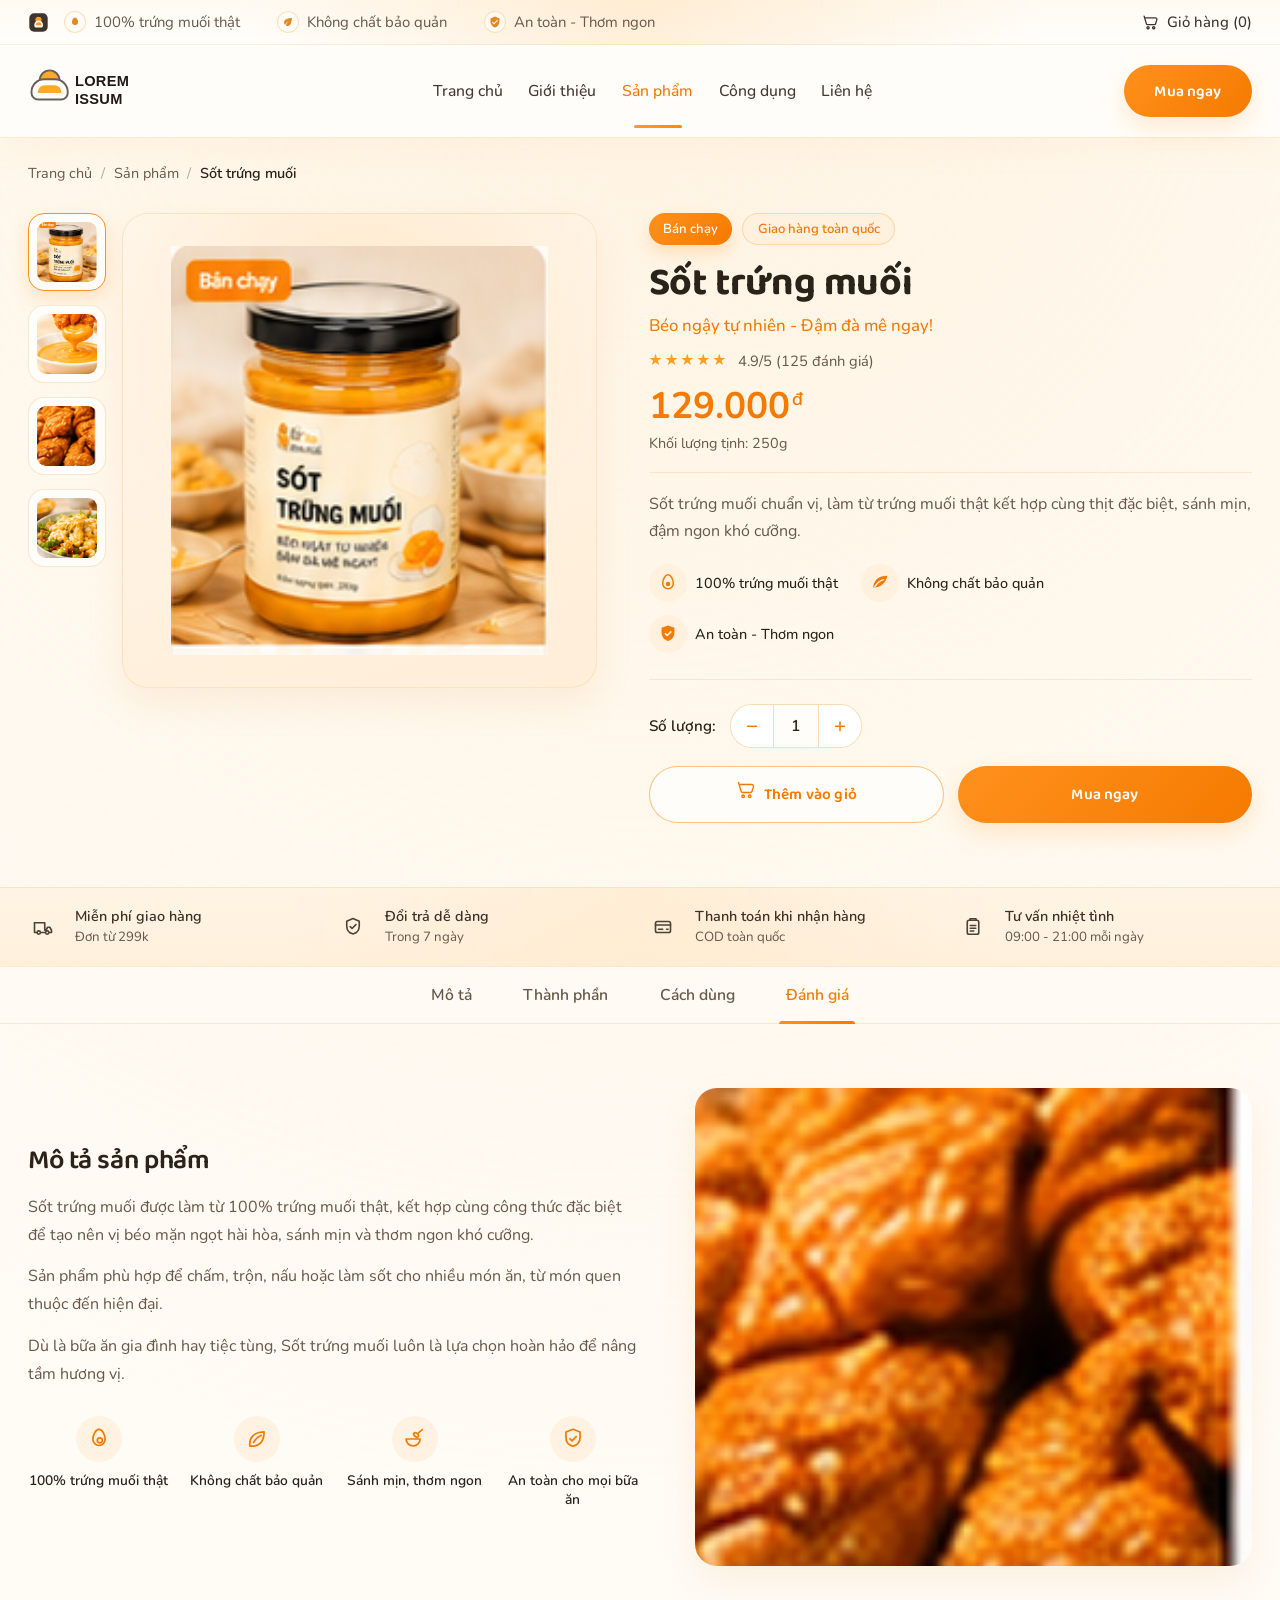
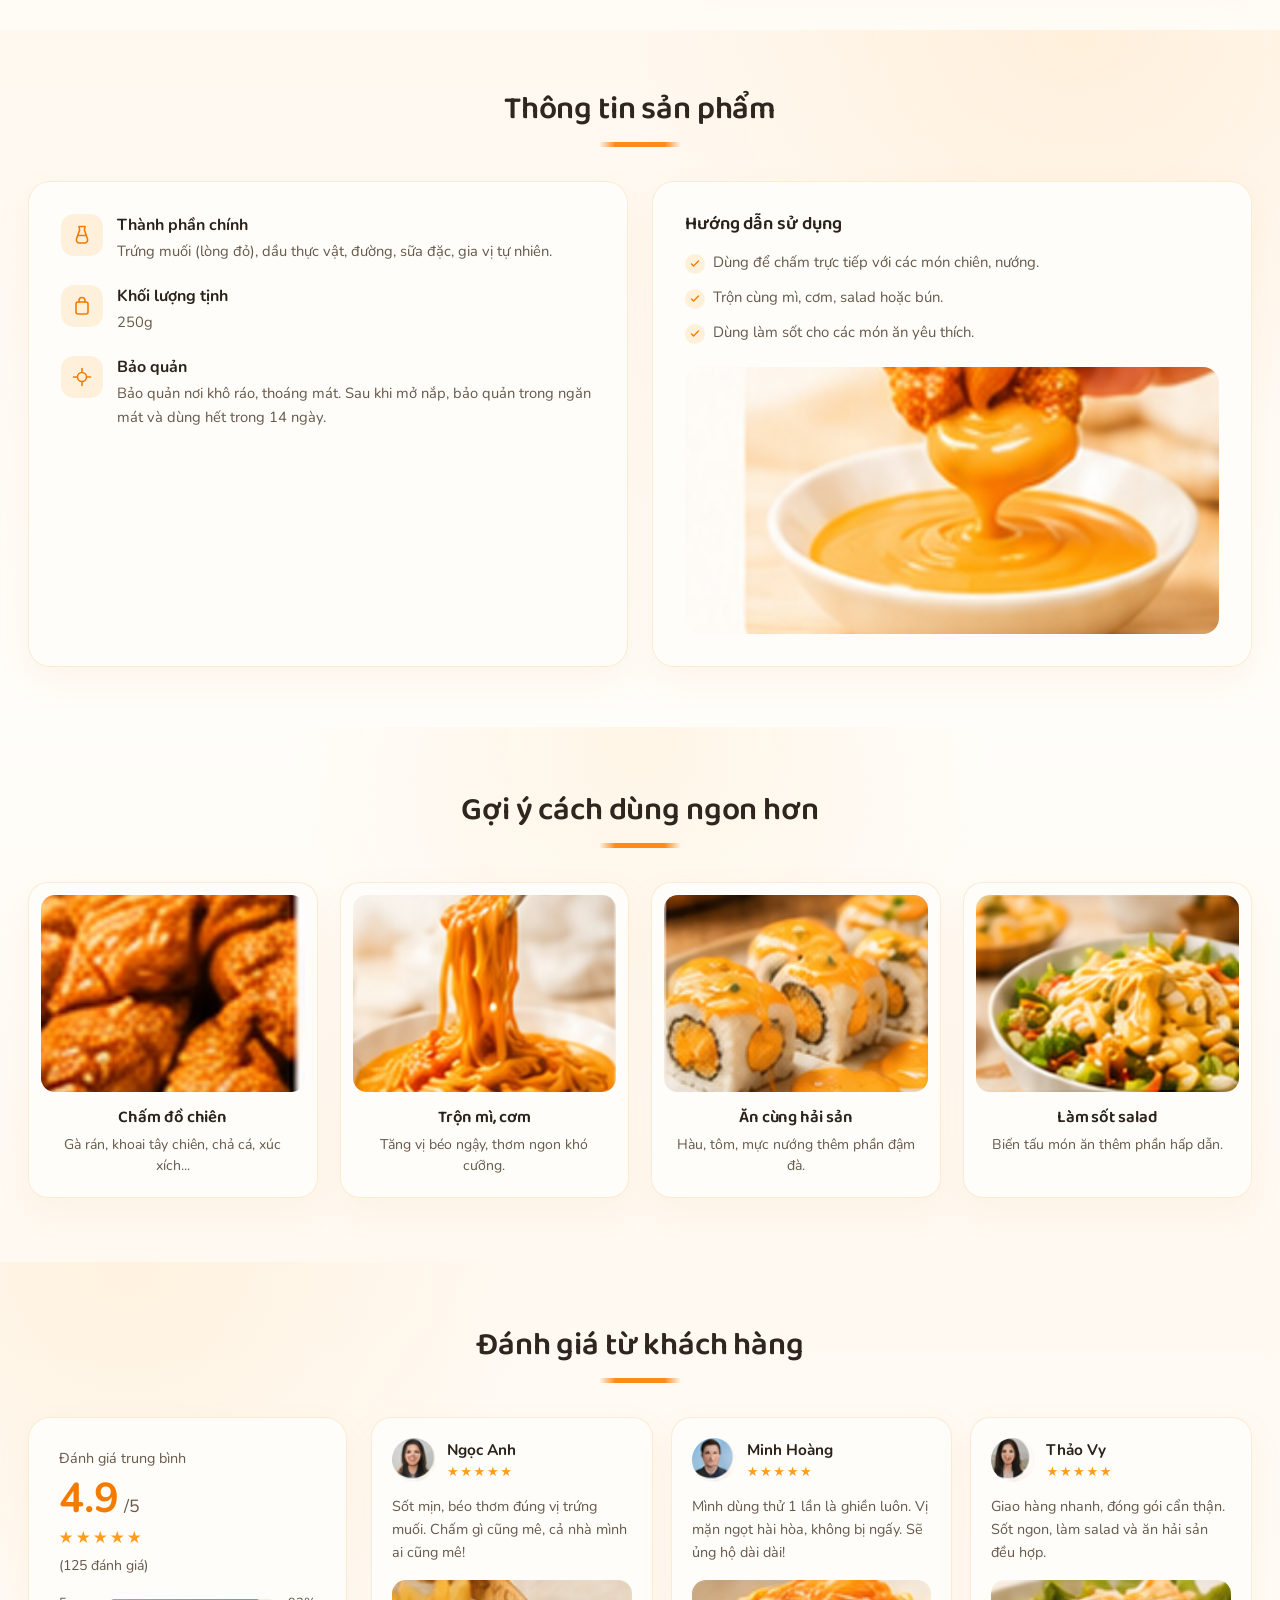
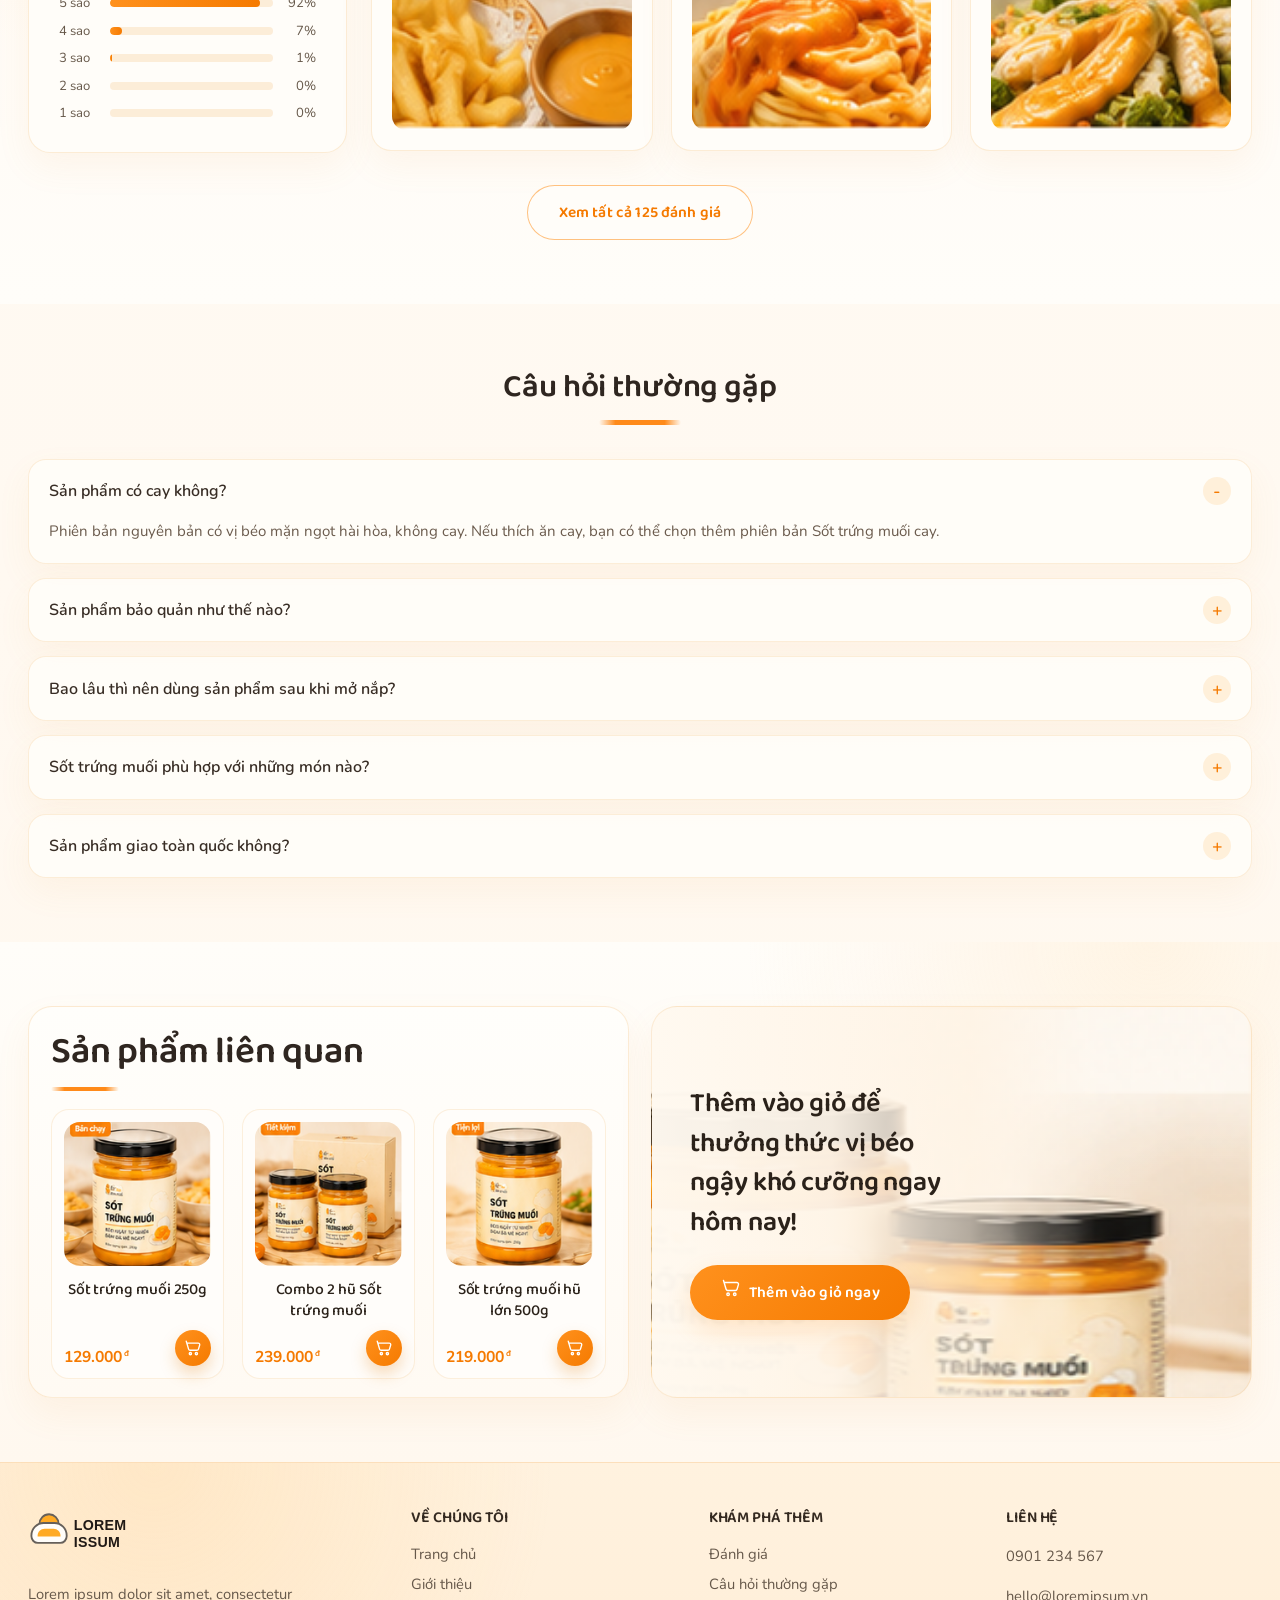
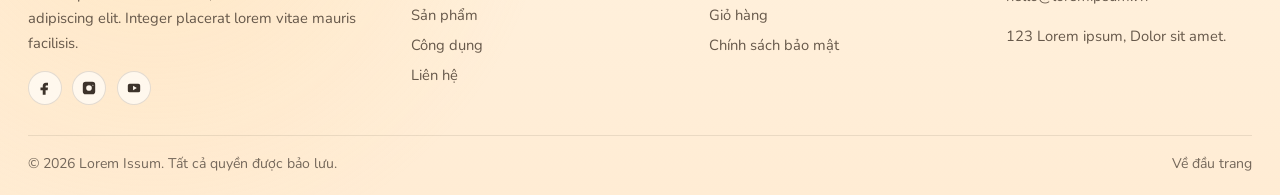
==== commit eb918c61: "main" ====
--- a/chi-tiet-san-pham.html
+++ b/chi-tiet-san-pham.html
@@ -4,6 +4,12 @@
     <meta charset="UTF-8" />
     <meta name="viewport" content="width=device-width, initial-scale=1.0" />
     <title>Sốt trứng muối | Lorem Issum</title>
+    <link rel="preconnect" href="https://fonts.googleapis.com" />
+    <link rel="preconnect" href="https://fonts.gstatic.com" crossorigin />
+    <link
+      rel="stylesheet"
+      href="https://fonts.googleapis.com/css2?family=Baloo+2:wght@400;500;600;700;800&family=Nunito:wght@400;500;600;700;800&display=swap"
+    />
     <link rel="stylesheet" href="./assets/css/style.css" />
   </head>
   <body>
--- a/assets/css/style.css
+++ b/assets/css/style.css
@@ -8,7 +8,8 @@
   --color-shadow: rgba(242, 182, 107, 0.08);
   --shadow-soft: 0 16px 36px rgba(226, 159, 72, 0.12);
   --radius-pill: 999px;
-  --font-body: "Segoe UI", "Trebuchet MS", sans-serif;
+  --font-body: "Nunito", system-ui, "Segoe UI", sans-serif;
+  --font-display: "Baloo 2", "Nunito", system-ui, sans-serif;
 }
 
 *,
@@ -27,6 +28,29 @@
   font-family: var(--font-body);
   color: var(--color-ink);
   background: #fffdf9;
+  -webkit-font-smoothing: antialiased;
+  text-rendering: optimizeLegibility;
+}
+
+/* Rounded display font for headings, CTAs and badges */
+h1,
+h2,
+h3,
+h4,
+h5,
+h6,
+.button,
+.icon-badge,
+.uses-kicker {
+  font-family: var(--font-display);
+  letter-spacing: -0.005em;
+}
+
+h1,
+h2,
+h3,
+h4 {
+  line-height: 1.18;
 }
 
 img {
@@ -971,7 +995,6 @@
   font-style: normal;
   font-weight: 400;
   letter-spacing: 0.01em;
-  white-space: nowrap;
 }
 
 .products-hero p {
@@ -4113,11 +4136,24 @@
     display: none;
   }
 
+  .cart__list {
+    overflow: visible;
+    border: none;
+    border-radius: 0;
+    background: transparent;
+    box-shadow: none;
+  }
+
   .cart-item {
     position: relative;
     grid-template-columns: 1fr;
     gap: 0.75rem;
-    padding: 18px;
+    margin-bottom: 14px;
+    padding: 16px;
+    border: 1px solid rgba(239, 171, 84, 0.24);
+    border-radius: 18px;
+    background: rgba(255, 253, 249, 0.96);
+    box-shadow: 0 10px 24px rgba(224, 157, 76, 0.08);
   }
 
   .cart-item__product {
@@ -4130,6 +4166,9 @@
     display: flex;
     align-items: center;
     justify-content: space-between;
+    gap: 1rem;
+    padding-top: 0.6rem;
+    border-top: 1px dashed rgba(214, 158, 86, 0.26);
     text-align: left;
   }
 
@@ -4148,6 +4187,14 @@
     right: 14px;
   }
 
+  .cart__list-foot {
+    padding: 4px 2px 0;
+  }
+
+  .cart__continue {
+    min-height: 44px;
+  }
+
   .page-cta__inner {
     flex-direction: column;
     align-items: flex-start;
@@ -4158,6 +4205,42 @@
   .process__grid,
   .dishes__grid {
     grid-template-columns: 1fr;
+  }
+
+  .cart-summary {
+    padding: 20px 16px;
+  }
+
+  .cart-summary__checkout,
+  .cart-empty .button {
+    width: 100%;
+  }
+
+  .cart-empty {
+    padding: clamp(2rem, 8vw, 3rem) 1.1rem;
+  }
+}
+
+@media (max-width: 400px) {
+  .cart-item {
+    padding: 14px;
+  }
+
+  .cart-item__media {
+    width: 60px;
+    height: 60px;
+  }
+
+  .cart-coupon {
+    flex-wrap: wrap;
+  }
+
+  .cart-coupon input {
+    flex: 1 1 100%;
+  }
+
+  .cart-coupon__apply {
+    flex: 1 1 100%;
   }
 }
 
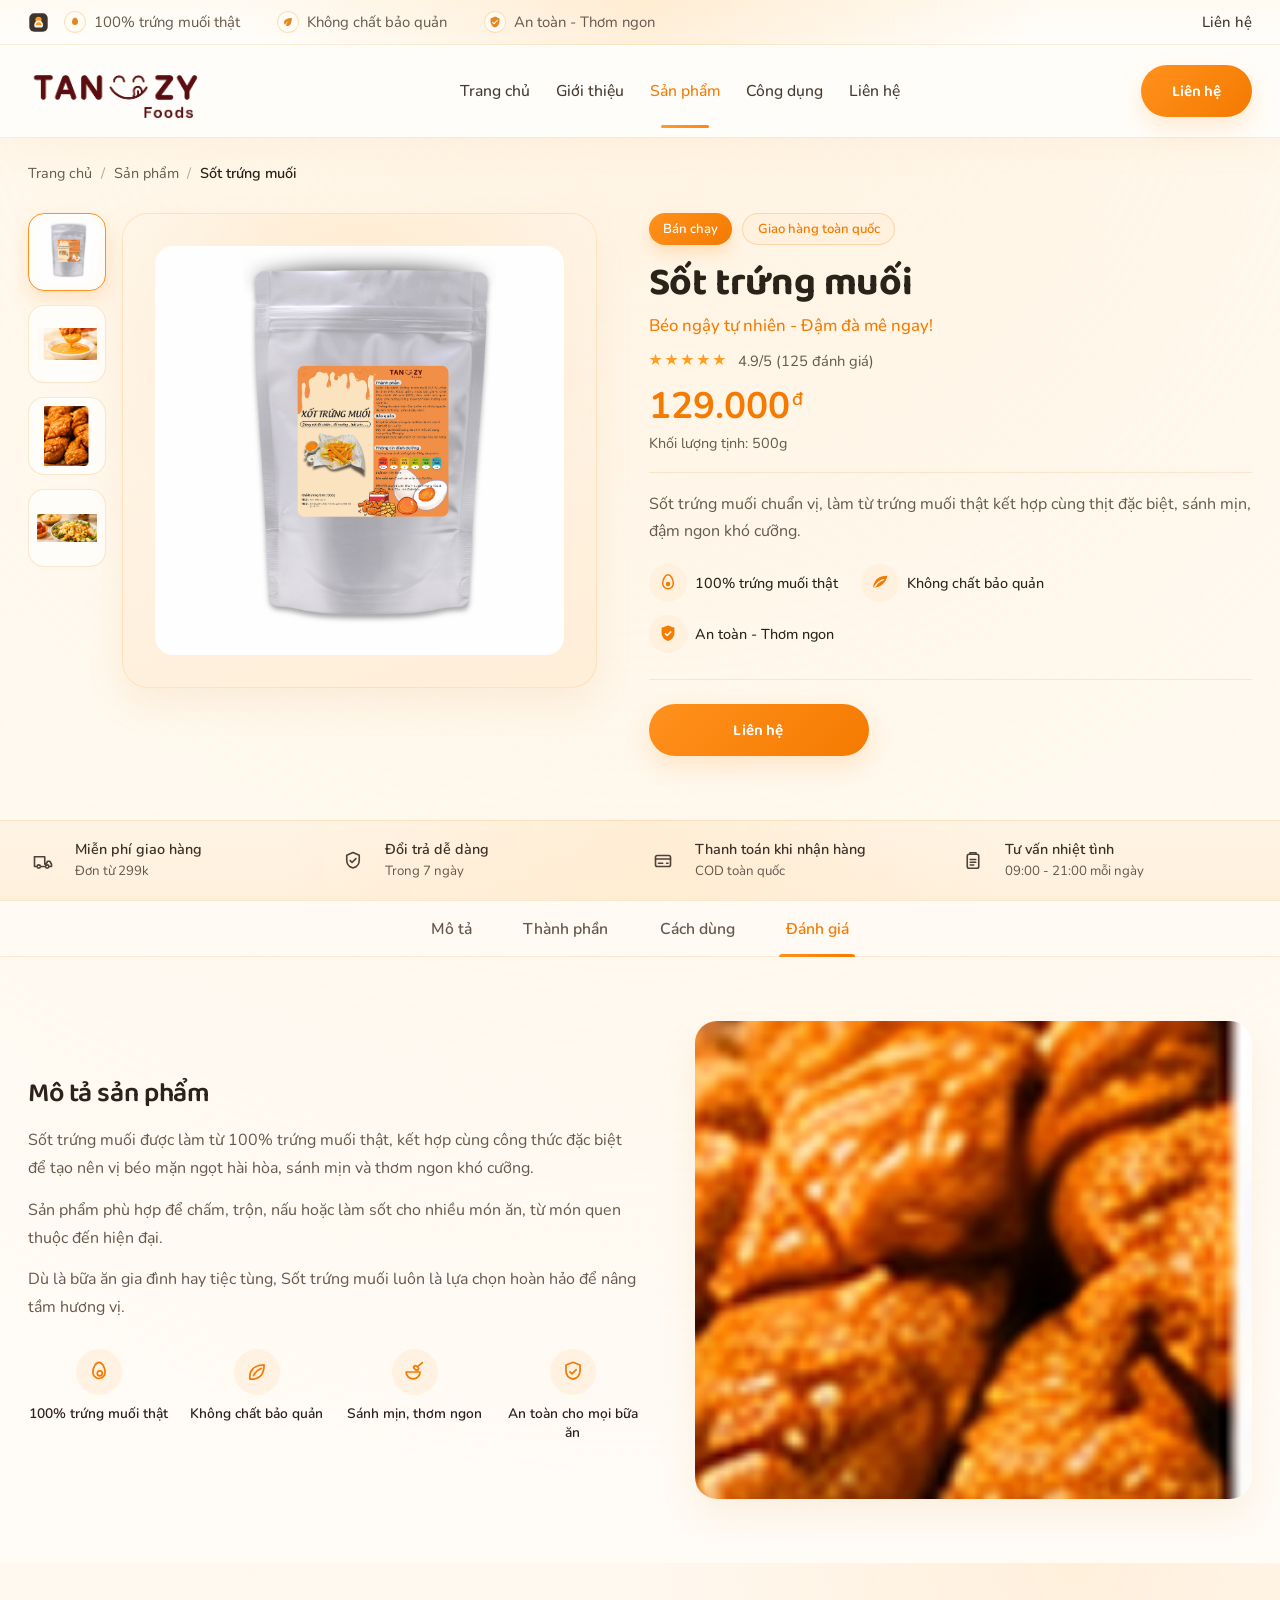
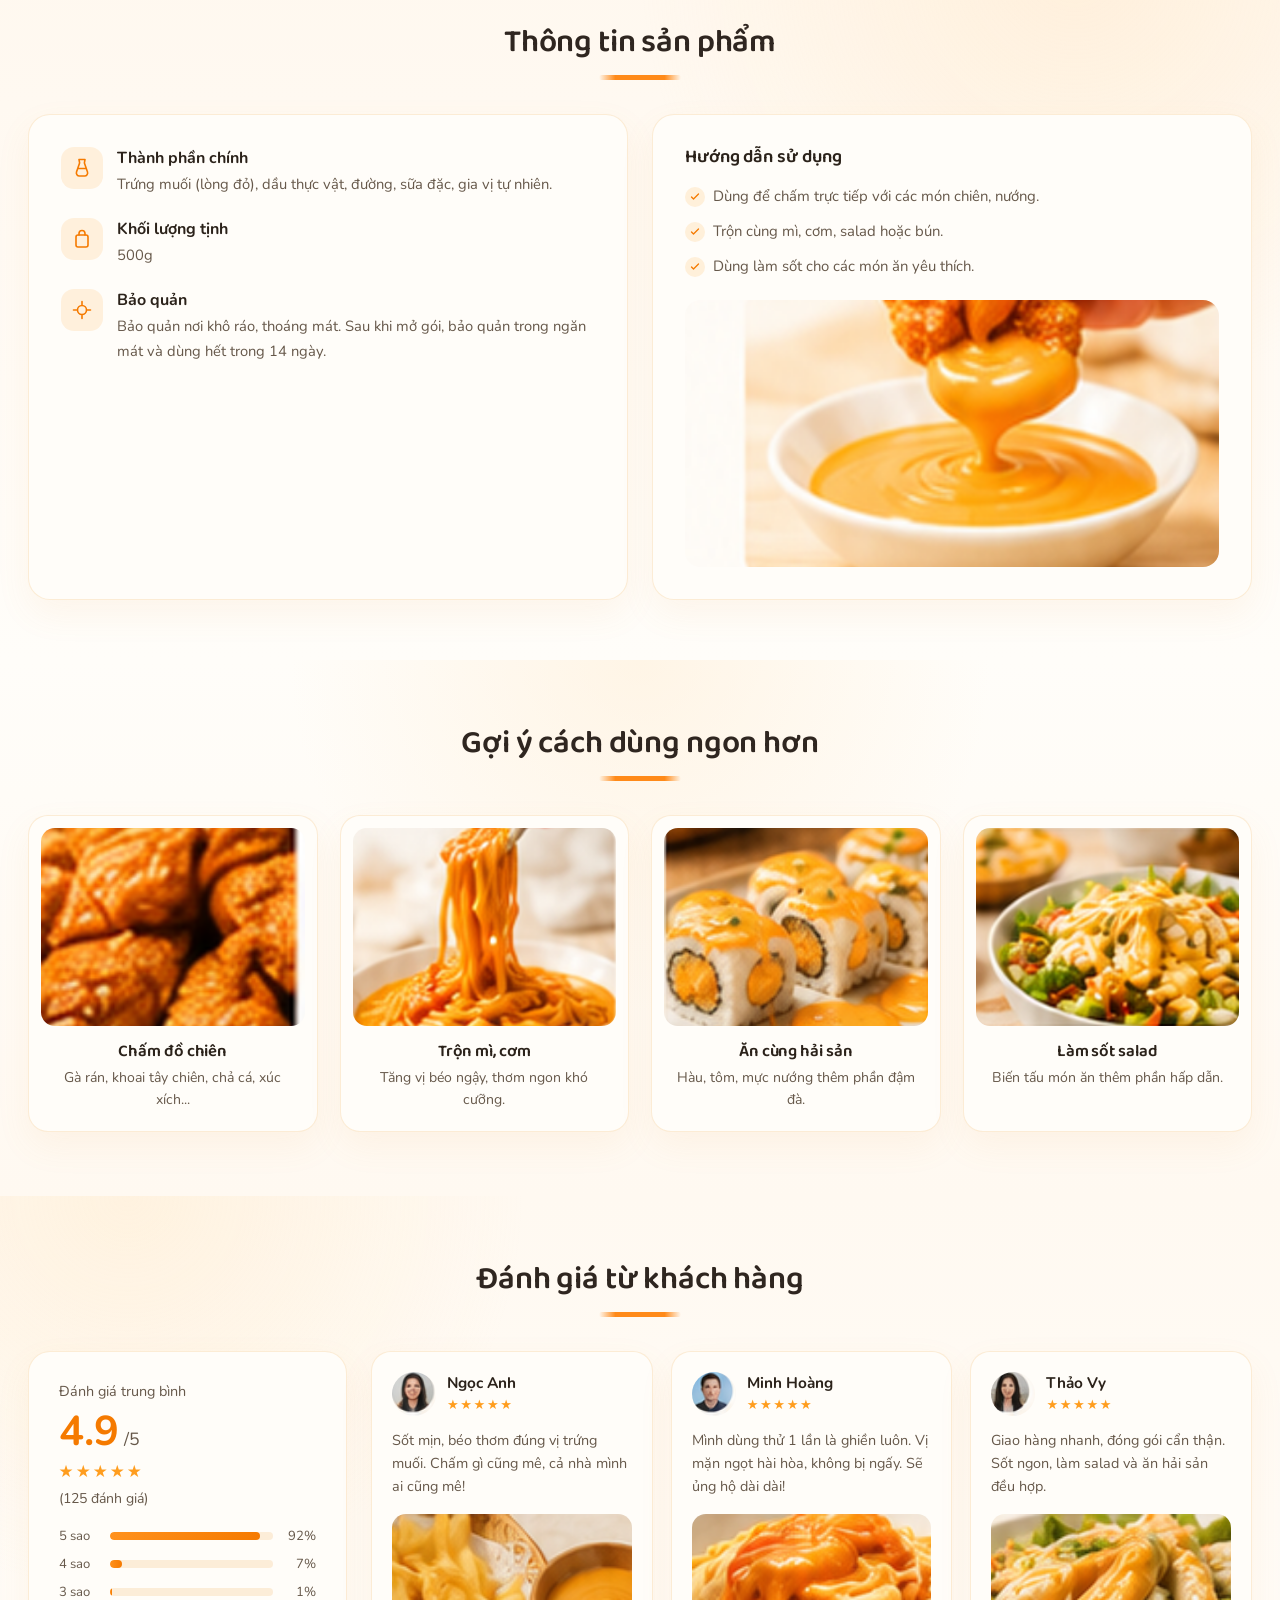
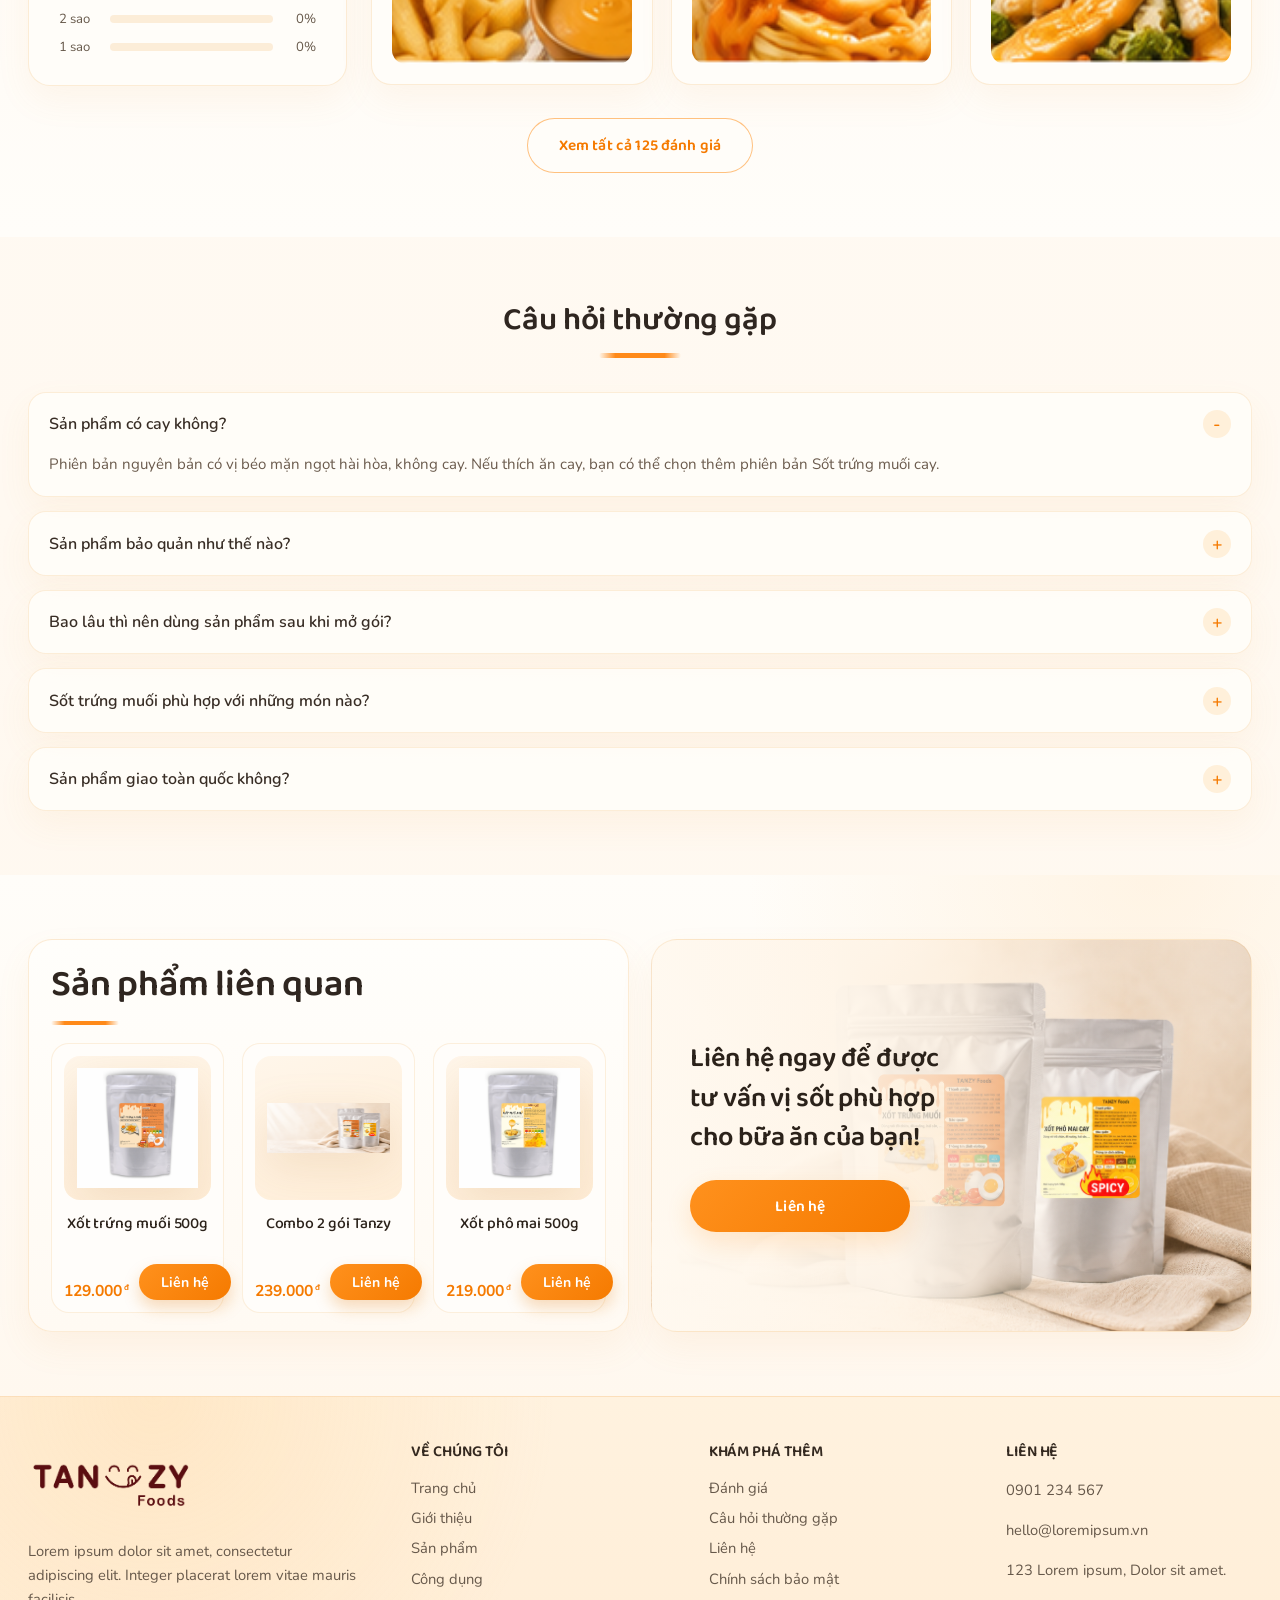
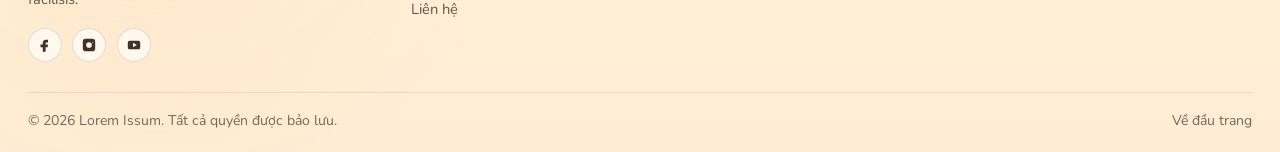
==== commit d5e8c8dc: "update image" ====
--- a/chi-tiet-san-pham.html
+++ b/chi-tiet-san-pham.html
@@ -48,27 +48,17 @@
             </ul>
           </div>
 
-          <a class="topbar__cart" href="./gio-hang.html" aria-label="Mở giỏ hàng">
-            <svg viewBox="0 0 20 20" fill="none" aria-hidden="true">
-              <path d="M3.09167 4.5H15.77C16.9183 4.5 17.7475 5.55833 17.4325 6.62333L16.0542 11.29C15.8417 12.0067 15.1633 12.5 14.3917 12.5H6.76C5.9875 12.5 5.30833 12.0058 5.09667 11.29L3.09167 4.5ZM3.09167 4.5L2.5 2.5M13.75 17.5C14.0815 17.5 14.3995 17.3683 14.6339 17.1339C14.8683 16.8995 15 16.5815 15 16.25C15 15.9185 14.8683 15.6005 14.6339 15.3661C14.3995 15.1317 14.0815 15 13.75 15C13.4185 15 13.1005 15.1317 12.8661 15.3661C12.6317 15.6005 12.5 15.9185 12.5 16.25C12.5 16.5815 12.6317 16.8995 12.8661 17.1339C13.1005 17.3683 13.4185 17.5 13.75 17.5ZM7.08333 17.5C7.41485 17.5 7.7328 17.3683 7.96722 17.1339C8.20164 16.8995 8.33333 16.5815 8.33333 16.25C8.33333 15.9185 8.20164 15.6005 7.96722 15.3661C7.7328 15.1317 7.41485 15 7.08333 15C6.75181 15 6.43387 15.1317 6.19945 15.3661C5.96503 15.6005 5.83333 15.9185 5.83333 16.25C5.83333 16.5815 5.96503 16.8995 6.19945 17.1339C6.43387 17.3683 6.75181 17.5 7.08333 17.5Z" />
-            </svg>
-            <span>Giỏ hàng (0)</span>
-          </a>
+          <a class="topbar__cart" href="./lien-he.html" aria-label="Liên hệ"><span>Liên hệ</span></a>
         </div>
       </div>
 
       <div class="navbar">
         <div class="container navbar__inner">
           <a class="brand" href="./index.html" aria-label="Lorem Issum">
-            <img src="./assets/images/logo-sot-trio-trung-muoi.svg" alt="Lorem Issum" />
+            <img src="./assets/images/logo-tanzy-foods.png" alt="Lorem Issum" />
           </a>
 
-          <a class="navbar__cart-mobile" href="./gio-hang.html" aria-label="Mở giỏ hàng">
-            <span class="sr-only">Giỏ hàng</span>
-            <svg viewBox="0 0 20 20" fill="none" aria-hidden="true">
-              <path d="M3.09167 4.5H15.77C16.9183 4.5 17.7475 5.55833 17.4325 6.62333L16.0542 11.29C15.8417 12.0067 15.1633 12.5 14.3917 12.5H6.76C5.9875 12.5 5.30833 12.0058 5.09667 11.29L3.09167 4.5ZM3.09167 4.5L2.5 2.5M13.75 17.5C14.0815 17.5 14.3995 17.3683 14.6339 17.1339C14.8683 16.8995 15 16.5815 15 16.25C15 15.9185 14.8683 15.6005 14.6339 15.3661C14.3995 15.1317 14.0815 15 13.75 15C13.4185 15 13.1005 15.1317 12.8661 15.3661C12.6317 15.6005 12.5 15.9185 12.5 16.25C12.5 16.5815 12.6317 16.8995 12.8661 17.1339C13.1005 17.3683 13.4185 17.5 13.75 17.5ZM7.08333 17.5C7.41485 17.5 7.7328 17.3683 7.96722 17.1339C8.20164 16.8995 8.33333 16.5815 8.33333 16.25C8.33333 15.9185 8.20164 15.6005 7.96722 15.3661C7.7328 15.1317 7.41485 15 7.08333 15C6.75181 15 6.43387 15.1317 6.19945 15.3661C5.96503 15.6005 5.83333 15.9185 5.83333 16.25C5.83333 16.5815 5.96503 16.8995 6.19945 17.1339C6.43387 17.3683 6.75181 17.5 7.08333 17.5Z" />
-            </svg>
-          </a>
+          <a class="navbar__cart-mobile" href="./lien-he.html" aria-label="Liên hệ">Liên hệ</a>
 
           <button class="menu-toggle" type="button" aria-controls="primary-navigation" aria-expanded="false" data-menu-toggle>
             <span class="sr-only">Mở menu</span>
@@ -85,7 +75,7 @@
             <a class="nav__link" href="./lien-he.html">Liên hệ</a>
           </nav>
 
-          <a class="button button--primary navbar__cta" href="#mua-ngay">Mua ngay</a>
+          <a class="button button--primary navbar__cta" href="./lien-he.html">Liên hệ</a>
         </div>
       </div>
     </header>
@@ -105,8 +95,8 @@
         <div class="container product-detail__inner">
           <div class="product-gallery" data-gallery>
             <div class="product-gallery__thumbs" role="tablist" aria-label="Ảnh sản phẩm">
-              <button class="product-gallery__thumb is-active" type="button" data-gallery-thumb="./assets/images/product-card-01.png">
-                <img src="./assets/images/product-card-01.png" alt="Hũ sốt trứng muối" />
+              <button class="product-gallery__thumb is-active" type="button" data-gallery-thumb="./assets/images/product-tanzy-trung-muoi.png">
+                <img src="./assets/images/product-tanzy-trung-muoi.png" alt="Gói xốt trứng muối" />
               </button>
               <button class="product-gallery__thumb" type="button" data-gallery-thumb="./assets/images/products-idea-dip.png">
                 <img src="./assets/images/products-idea-dip.png" alt="Chấm sốt trứng muối" />
@@ -120,7 +110,7 @@
             </div>
 
             <figure class="product-gallery__main">
-              <img data-gallery-main src="./assets/images/product-card-01.png" alt="Sốt trứng muối" />
+              <img data-gallery-main src="./assets/images/product-tanzy-trung-muoi.png" alt="Gói xốt trứng muối" />
             </figure>
           </div>
 
@@ -141,7 +131,7 @@
             <div class="product-summary__price">
               <span class="product-summary__amount">129.000<sup>đ</sup></span>
             </div>
-            <p class="product-summary__weight">Khối lượng tịnh: 250g</p>
+            <p class="product-summary__weight">Khối lượng tịnh: 500g</p>
 
             <p class="product-summary__desc">
               Sốt trứng muối chuẩn vị, làm từ trứng muối thật kết hợp cùng thịt đặc
@@ -170,25 +160,8 @@
             </ul>
 
             <div class="product-summary__buy">
-              <div class="quantity" data-quantity>
-                <span class="quantity__label">Số lượng:</span>
-                <div class="quantity__control">
-                  <button class="quantity__btn" type="button" data-quantity-dec aria-label="Giảm số lượng">−</button>
-                  <input class="quantity__input" type="text" inputmode="numeric" value="1" data-quantity-input aria-label="Số lượng" />
-                  <button class="quantity__btn" type="button" data-quantity-inc aria-label="Tăng số lượng">+</button>
-                </div>
-              </div>
-
               <div class="product-summary__actions">
-                <button class="button button--ghost product-summary__cart" type="button">
-                  <span aria-hidden="true">
-                    <svg viewBox="0 0 20 20" fill="none">
-                      <path d="M3.09167 4.5H15.77C16.9183 4.5 17.7475 5.55833 17.4325 6.62333L16.0542 11.29C15.8417 12.0067 15.1633 12.5 14.3917 12.5H6.76C5.9875 12.5 5.30833 12.0058 5.09667 11.29L3.09167 4.5ZM3.09167 4.5L2.5 2.5M13.75 17.5A1.25 1.25 0 1 0 13.75 15 1.25 1.25 0 0 0 13.75 17.5ZM7.08333 17.5A1.25 1.25 0 1 0 7.08333 15 1.25 1.25 0 0 0 7.08333 17.5Z" />
-                    </svg>
-                  </span>
-                  Thêm vào giỏ
-                </button>
-                <button class="button button--primary product-summary__now" type="button">Mua ngay</button>
+                <a class="button button--primary product-summary__contact" href="./lien-he.html">Liên hệ</a>
               </div>
             </div>
           </div>
@@ -325,7 +298,7 @@
                   </span>
                   <div>
                     <strong>Khối lượng tịnh</strong>
-                    <p>250g</p>
+                    <p>500g</p>
                   </div>
                 </li>
                 <li>
@@ -334,7 +307,7 @@
                   </span>
                   <div>
                     <strong>Bảo quản</strong>
-                    <p>Bảo quản nơi khô ráo, thoáng mát. Sau khi mở nắp, bảo quản trong ngăn mát và dùng hết trong 14 ngày.</p>
+                    <p>Bảo quản nơi khô ráo, thoáng mát. Sau khi mở gói, bảo quản trong ngăn mát và dùng hết trong 14 ngày.</p>
                   </div>
                 </li>
               </ul>
@@ -466,11 +439,11 @@
             </details>
             <details class="faq-item">
               <summary>Sản phẩm bảo quản như thế nào?</summary>
-              <p>Bảo quản nơi khô ráo, thoáng mát, tránh ánh nắng trực tiếp. Sau khi mở nắp, hãy để trong ngăn mát tủ lạnh và dùng hết trong 14 ngày.</p>
+              <p>Bảo quản nơi khô ráo, thoáng mát, tránh ánh nắng trực tiếp. Sau khi mở gói, hãy để trong ngăn mát tủ lạnh và dùng hết trong 14 ngày.</p>
             </details>
             <details class="faq-item">
-              <summary>Bao lâu thì nên dùng sản phẩm sau khi mở nắp?</summary>
-              <p>Bạn nên dùng hết trong vòng 14 ngày kể từ khi mở nắp để giữ trọn hương vị béo thơm và độ tươi ngon của sốt.</p>
+              <summary>Bao lâu thì nên dùng sản phẩm sau khi mở gói?</summary>
+              <p>Bạn nên dùng hết trong vòng 14 ngày kể từ khi mở gói để giữ trọn hương vị béo thơm và độ tươi ngon của sốt.</p>
             </details>
             <details class="faq-item">
               <summary>Sốt trứng muối phù hợp với những món nào?</summary>
@@ -495,38 +468,32 @@
               <div class="related__grid">
               <article class="related-card">
                 <a class="related-card__media" href="./chi-tiet-san-pham.html">
-                  <img src="./assets/images/product-card-01.png" alt="Sốt trứng muối 250g" />
+                  <img src="./assets/images/product-tanzy-trung-muoi.png" alt="Gói xốt trứng muối 500g" />
                 </a>
-                <h3>Sốt trứng muối 250g</h3>
+                <h3>Xốt trứng muối 500g</h3>
                 <div class="related-card__foot">
                   <p class="related-card__price">129.000<sup>đ</sup></p>
-                  <button class="related-card__cart" type="button" aria-label="Thêm Sốt trứng muối 250g vào giỏ">
-                    <svg viewBox="0 0 20 20" fill="none" stroke="currentColor" stroke-width="1.5" stroke-linecap="round" stroke-linejoin="round"><path d="M3.09167 4.5H15.77C16.9183 4.5 17.7475 5.55833 17.4325 6.62333L16.0542 11.29C15.8417 12.0067 15.1633 12.5 14.3917 12.5H6.76C5.9875 12.5 5.30833 12.0058 5.09667 11.29L3.09167 4.5ZM3.09167 4.5L2.5 2.5M13.75 17.5A1.25 1.25 0 1 0 13.75 15 1.25 1.25 0 0 0 13.75 17.5ZM7.08333 17.5A1.25 1.25 0 1 0 7.08333 15 1.25 1.25 0 0 0 7.08333 17.5Z" /></svg>
-                  </button>
+                  <a class="related-card__contact" href="./lien-he.html">Liên hệ</a>
                 </div>
               </article>
               <article class="related-card">
                 <a class="related-card__media" href="./chi-tiet-san-pham.html">
-                  <img src="./assets/images/product-card-08.png" alt="Combo 2 hũ sốt trứng muối" />
+                  <img src="./assets/images/cta-panel-bg.png" alt="Combo 2 gói Tanzy" />
                 </a>
-                <h3>Combo 2 hũ Sốt trứng muối</h3>
+                <h3>Combo 2 gói Tanzy</h3>
                 <div class="related-card__foot">
                   <p class="related-card__price">239.000<sup>đ</sup></p>
-                  <button class="related-card__cart" type="button" aria-label="Thêm Combo 2 hũ Sốt trứng muối vào giỏ">
-                    <svg viewBox="0 0 20 20" fill="none" stroke="currentColor" stroke-width="1.5" stroke-linecap="round" stroke-linejoin="round"><path d="M3.09167 4.5H15.77C16.9183 4.5 17.7475 5.55833 17.4325 6.62333L16.0542 11.29C15.8417 12.0067 15.1633 12.5 14.3917 12.5H6.76C5.9875 12.5 5.30833 12.0058 5.09667 11.29L3.09167 4.5ZM3.09167 4.5L2.5 2.5M13.75 17.5A1.25 1.25 0 1 0 13.75 15 1.25 1.25 0 0 0 13.75 17.5ZM7.08333 17.5A1.25 1.25 0 1 0 7.08333 15 1.25 1.25 0 0 0 7.08333 17.5Z" /></svg>
-                  </button>
+                  <a class="related-card__contact" href="./lien-he.html">Liên hệ</a>
                 </div>
               </article>
               <article class="related-card">
                 <a class="related-card__media" href="./chi-tiet-san-pham.html">
-                  <img src="./assets/images/product-card-06.png" alt="Sốt trứng muối hũ lớn 500g" />
+                  <img src="./assets/images/product-tanzy-pho-mai.png" alt="Gói xốt phô mai 500g" />
                 </a>
-                <h3>Sốt trứng muối hũ lớn 500g</h3>
+                <h3>Xốt phô mai 500g</h3>
                 <div class="related-card__foot">
                   <p class="related-card__price">219.000<sup>đ</sup></p>
-                  <button class="related-card__cart" type="button" aria-label="Thêm Sốt trứng muối hũ lớn 500g vào giỏ">
-                    <svg viewBox="0 0 20 20" fill="none" stroke="currentColor" stroke-width="1.5" stroke-linecap="round" stroke-linejoin="round"><path d="M3.09167 4.5H15.77C16.9183 4.5 17.7475 5.55833 17.4325 6.62333L16.0542 11.29C15.8417 12.0067 15.1633 12.5 14.3917 12.5H6.76C5.9875 12.5 5.30833 12.0058 5.09667 11.29L3.09167 4.5ZM3.09167 4.5L2.5 2.5M13.75 17.5A1.25 1.25 0 1 0 13.75 15 1.25 1.25 0 0 0 13.75 17.5ZM7.08333 17.5A1.25 1.25 0 1 0 7.08333 15 1.25 1.25 0 0 0 7.08333 17.5Z" /></svg>
-                  </button>
+                  <a class="related-card__contact" href="./lien-he.html">Liên hệ</a>
                 </div>
               </article>
             </div>
@@ -535,15 +502,8 @@
 
           <aside class="buy-cta">
             <div class="buy-cta__content">
-              <h2>Thêm vào giỏ để thưởng thức vị béo ngậy khó cưỡng ngay hôm nay!</h2>
-              <button class="button button--primary buy-cta__button" type="button">
-                <span aria-hidden="true">
-                  <svg viewBox="0 0 20 20" fill="none">
-                    <path d="M3.09167 4.5H15.77C16.9183 4.5 17.7475 5.55833 17.4325 6.62333L16.0542 11.29C15.8417 12.0067 15.1633 12.5 14.3917 12.5H6.76C5.9875 12.5 5.30833 12.0058 5.09667 11.29L3.09167 4.5ZM3.09167 4.5L2.5 2.5M13.75 17.5A1.25 1.25 0 1 0 13.75 15 1.25 1.25 0 0 0 13.75 17.5ZM7.08333 17.5A1.25 1.25 0 1 0 7.08333 15 1.25 1.25 0 0 0 7.08333 17.5Z" />
-                  </svg>
-                </span>
-                Thêm vào giỏ ngay
-              </button>
+              <h2>Liên hệ ngay để được tư vấn vị sốt phù hợp cho bữa ăn của bạn!</h2>
+              <a class="button button--primary buy-cta__button" href="./lien-he.html">Liên hệ</a>
             </div>
           </aside>
         </div>
@@ -554,7 +514,7 @@
       <div class="container footer__top">
         <div class="footer__brand">
           <a class="footer__logo" href="./index.html" aria-label="Lorem Issum">
-            <img src="./assets/images/logo-sot-trio-trung-muoi.svg" alt="Lorem Issum" />
+            <img src="./assets/images/logo-tanzy-foods.png" alt="Lorem Issum" />
           </a>
           <p>
             Lorem ipsum dolor sit amet, consectetur adipiscing elit. Integer
@@ -580,7 +540,7 @@
           <h3>Khám phá thêm</h3>
           <a href="./index.html#danh-gia">Đánh giá</a>
           <a href="./index.html#cau-hoi">Câu hỏi thường gặp</a>
-          <a href="./gio-hang.html">Giỏ hàng</a>
+          <a href="./lien-he.html">Liên hệ</a>
           <a href="#">Chính sách bảo mật</a>
         </div>
 
--- a/assets/css/style.css
+++ b/assets/css/style.css
@@ -214,7 +214,7 @@
 }
 
 .brand img {
-  width: 150px;
+  width: 188px;
 }
 
 .nav {
@@ -303,13 +303,18 @@
   display: none;
   align-items: center;
   justify-content: center;
-  width: 46px;
-  height: 46px;
-  padding: 0;
-  border: 1px solid var(--color-border);
-  border-radius: 14px;
-  background: rgba(255, 251, 245, 0.98);
-  color: var(--color-ink);
+  width: auto;
+  min-height: 46px;
+  padding: 0.75rem 1rem;
+  border: none;
+  border-radius: 999px;
+  background: linear-gradient(135deg, var(--color-accent) 0%, var(--color-accent-deep) 100%);
+  color: #ffffff;
+  font-size: 0.92rem;
+  font-weight: 700;
+  line-height: 1;
+  white-space: nowrap;
+  box-shadow: 0 14px 28px rgba(226, 130, 20, 0.2);
   transition:
     color 0.2s ease,
     transform 0.2s ease,
@@ -328,9 +333,9 @@
 
 .navbar__cart-mobile:hover,
 .navbar__cart-mobile:focus-visible {
-  color: var(--color-accent-deep);
+  color: #ffffff;
   transform: translateY(-1px);
-  box-shadow: var(--shadow-soft);
+  box-shadow: 0 16px 34px rgba(226, 130, 20, 0.28);
 }
 
 .menu-toggle {
@@ -364,17 +369,17 @@
   overflow: hidden;
   isolation: isolate;
   background-color: #fffaf4;
-  padding: 72px 0;
+  padding: 78px 0 82px;
 }
 
 .hero::before {
   content: "";
   position: absolute;
   inset: 0;
-  background-image: url("../images/hero-background-regenerated-labeled.png");
+  background-image: url("../images/hero-background-tanzy-stage.png");
   background-repeat: no-repeat;
   background-size: cover;
-  background-position: center center;
+  background-position: center right;
   z-index: -2;
 }
 
@@ -382,15 +387,18 @@
   content: "";
   position: absolute;
   inset: 0;
-  background: linear-gradient(90deg, rgba(255, 251, 245, 0.12) 0%, rgba(255, 251, 245, 0.06) 20%, rgba(255, 251, 245, 0) 42%);
+  background:
+    linear-gradient(90deg, rgba(255, 250, 243, 0.98) 0%, rgba(255, 250, 243, 0.94) 29%, rgba(255, 250, 243, 0.66) 47%, rgba(255, 250, 243, 0.16) 66%, rgba(255, 250, 243, 0) 78%);
   z-index: -1;
 }
 
 .hero__inner {
   position: relative;
   z-index: 1;
-  display: flex;
+  display: grid;
+  grid-template-columns: minmax(0, 430px) minmax(0, 1fr);
   align-items: center;
+  gap: clamp(1.5rem, 3vw, 3.2rem);
 }
 
 .hero__content {
@@ -422,7 +430,7 @@
 
 .hero__title-accent {
   margin-top: 0.34rem;
-  font-family: "Brush Script MT", "Segoe Script", cursive;
+  font-family: var(--font-display);
   font-size: clamp(1.8rem, 3.5vw, 2.38rem);
   font-weight: 400;
   line-height: 0.95;
@@ -544,6 +552,77 @@
   font-size: 0.98rem;
   font-weight: 400;
   line-height: 1.4;
+}
+
+.hero__visual {
+  position: relative;
+  min-height: 520px;
+}
+
+.hero__visual::before {
+  content: "";
+  position: absolute;
+  left: 24px;
+  right: 16px;
+  bottom: 12px;
+  height: 96px;
+  border-radius: 999px;
+  background: radial-gradient(circle at center, rgba(233, 149, 54, 0.32) 0%, rgba(233, 149, 54, 0.12) 48%, rgba(233, 149, 54, 0) 78%);
+  filter: blur(16px);
+}
+
+.hero__visual::after {
+  content: "";
+  position: absolute;
+  top: 44px;
+  left: 58px;
+  right: 24px;
+  bottom: 34px;
+  border-radius: 36px;
+  background: linear-gradient(145deg, rgba(255, 255, 255, 0.28) 0%, rgba(255, 255, 255, 0.06) 100%);
+  border: 1px solid rgba(255, 255, 255, 0.34);
+}
+
+.hero-pack {
+  position: absolute;
+  z-index: 1;
+  margin: 0;
+  padding: 14px;
+  border: 1px solid rgba(255, 255, 255, 0.74);
+  border-radius: 30px;
+  background: rgba(255, 252, 247, 0.8);
+  backdrop-filter: blur(12px);
+  box-shadow: 0 20px 48px rgba(204, 128, 42, 0.18);
+}
+
+.hero-pack img {
+  display: block;
+  width: 100%;
+  height: auto;
+  border-radius: 22px;
+  transform: scale(1.26);
+  transform-origin: center 45%;
+}
+
+.hero-pack--primary {
+  top: 26px;
+  right: 72px;
+  width: min(100%, 310px);
+  transform: rotate(-2.5deg);
+}
+
+.hero-pack--secondary {
+  top: 152px;
+  left: 28px;
+  width: min(100%, 226px);
+  transform: rotate(-10deg);
+}
+
+.hero-pack--accent {
+  right: 18px;
+  bottom: 26px;
+  width: min(100%, 218px);
+  transform: rotate(8deg);
 }
 
 .section-padding {
@@ -990,7 +1069,7 @@
 .products-hero h1 em {
   margin-top: 0.35rem;
   color: var(--color-accent-deep);
-  font-family: "Brush Script MT", "Segoe Script", cursive;
+  font-family: var(--font-display);
   font-size: clamp(1.85rem, 3.1vw, 2.7rem);
   font-style: normal;
   font-weight: 400;
@@ -1096,15 +1175,18 @@
 }
 
 .product-card__media {
-  display: block;
+  display: grid;
+  place-items: center;
   aspect-ratio: 1 / 1.08;
+  padding: 14px;
   background: #fff1df;
 }
 
 .product-card__media img {
   width: 100%;
   height: 100%;
-  object-fit: cover;
+  object-fit: contain;
+  filter: drop-shadow(0 16px 26px rgba(185, 129, 63, 0.16));
 }
 
 .product-card__body {
@@ -1223,7 +1305,7 @@
 .products-ideas__lead h2 em {
   margin-top: 0.12rem;
   color: var(--color-accent-deep);
-  font-family: "Brush Script MT", "Segoe Script", cursive;
+  font-family: var(--font-display);
   font-size: clamp(2rem, 2.6vw, 2.45rem);
   font-style: normal;
   font-weight: 400;
@@ -1538,7 +1620,7 @@
 }
 
 .footer__logo img {
-  width: 146px;
+  width: 178px;
 }
 
 .footer__brand p,
@@ -1691,21 +1773,43 @@
 
   .hero::before {
     background-size: cover;
-    background-position: 70% center;
+    background-position: 68% center;
   }
 
   .hero::after {
-    background: linear-gradient(180deg, rgba(255, 252, 246, 0.76) 0%, rgba(255, 252, 246, 0.6) 40%, rgba(255, 252, 246, 0.4) 100%);
+    background: linear-gradient(180deg, rgba(255, 252, 246, 0.9) 0%, rgba(255, 252, 246, 0.78) 36%, rgba(255, 252, 246, 0.58) 100%);
   }
 
   .hero__inner {
+    grid-template-columns: 1fr;
     align-items: flex-start;
     min-height: auto;
-   
   }
 
   .hero__content {
     width: min(100%, 640px);
+  }
+
+  .hero__visual {
+    width: min(100%, 580px);
+    min-height: 470px;
+    margin: 0 auto;
+  }
+
+  .hero-pack--primary {
+    right: 92px;
+    width: min(100%, 290px);
+  }
+
+  .hero-pack--secondary {
+    left: 34px;
+    top: 148px;
+    width: min(100%, 214px);
+  }
+
+  .hero-pack--accent {
+    right: 28px;
+    width: min(100%, 205px);
   }
 
   .hero__copy {
@@ -1827,7 +1931,7 @@
   }
 
   .brand img {
-    width: 142px;
+    width: 160px;
   }
 
   .hero__title-main {
@@ -1854,6 +1958,45 @@
 
   .hero__trust {
     margin-top: 1rem;
+  }
+
+  .hero__visual {
+    min-height: 420px;
+  }
+
+  .hero__visual::after {
+    top: 36px;
+    left: 34px;
+    right: 16px;
+    bottom: 18px;
+    border-radius: 28px;
+  }
+
+  .hero-pack {
+    padding: 10px;
+    border-radius: 24px;
+  }
+
+  .hero-pack img {
+    border-radius: 18px;
+  }
+
+  .hero-pack--primary {
+    top: 22px;
+    right: 76px;
+    width: min(100%, 248px);
+  }
+
+  .hero-pack--secondary {
+    top: 132px;
+    left: 18px;
+    width: min(100%, 182px);
+  }
+
+  .hero-pack--accent {
+    right: 14px;
+    bottom: 22px;
+    width: min(100%, 172px);
   }
 
   .usage__grid {
@@ -2116,6 +2259,38 @@
 
   .hero__trust-copy {
     font-size: 0.92rem;
+  }
+
+  .hero__visual {
+    min-height: 360px;
+  }
+
+  .hero__visual::before {
+    left: 8px;
+    right: 8px;
+    bottom: 18px;
+  }
+
+  .hero__visual::after {
+    left: 12px;
+    right: 12px;
+    bottom: 16px;
+  }
+
+  .hero-pack--primary {
+    right: 46px;
+    width: min(100%, 214px);
+  }
+
+  .hero-pack--secondary {
+    left: 4px;
+    top: 140px;
+    width: min(100%, 154px);
+  }
+
+  .hero-pack--accent {
+    right: 0;
+    width: min(100%, 148px);
   }
 
   .shop-cta__hero {
@@ -2448,7 +2623,7 @@
   display: block;
   width: 100%;
   aspect-ratio: 1 / 1;
-  object-fit: cover;
+  object-fit: contain;
   border-radius: 9px;
 }
 
@@ -2671,18 +2846,8 @@
   gap: 0.85rem;
 }
 
-.product-summary__cart {
-  flex: 1 1 0;
-  gap: 0.5rem;
-}
-
-.product-summary__cart svg {
-  width: 20px;
-  height: 20px;
-  stroke: currentColor;
-  stroke-width: 1.4;
-  stroke-linecap: round;
-  stroke-linejoin: round;
+.product-summary__contact {
+  min-width: 220px;
 }
 
 .product-summary__now {
@@ -3200,7 +3365,9 @@
 }
 
 .related-card__media {
-  display: block;
+  display: grid;
+  place-items: center;
+  padding: 12px;
   border-radius: 16px;
   overflow: hidden;
   background:
@@ -3211,7 +3378,8 @@
   display: block;
   width: 100%;
   aspect-ratio: 1 / 0.98;
-  object-fit: cover;
+  object-fit: contain;
+  filter: drop-shadow(0 14px 22px rgba(185, 129, 63, 0.16));
   transition: transform 0.3s ease;
 }
 
@@ -3253,32 +3421,29 @@
   margin-left: 2px;
 }
 
-.related-card__cart {
-  display: grid;
-  place-items: center;
+.related-card__contact {
+  display: inline-flex;
+  align-items: center;
+  justify-content: center;
   flex: 0 0 auto;
-  width: 36px;
+  min-width: 92px;
   height: 36px;
-  border: none;
-  border-radius: 50%;
+  padding: 0 0.95rem;
+  border-radius: 999px;
   color: #ffffff;
   background: linear-gradient(135deg, var(--color-accent) 0%, var(--color-accent-deep) 100%);
   box-shadow: 0 8px 16px rgba(226, 130, 20, 0.28);
-  cursor: pointer;
+  font-size: 0.88rem;
+  font-weight: 700;
   transition:
     transform 0.2s ease,
     box-shadow 0.2s ease;
 }
 
-.related-card__cart:hover,
-.related-card__cart:focus-visible {
+.related-card__contact:hover,
+.related-card__contact:focus-visible {
   transform: translateY(-2px);
   box-shadow: 0 12px 22px rgba(226, 130, 20, 0.34);
-}
-
-.related-card__cart svg {
-  width: 18px;
-  height: 18px;
 }
 
 .buy-cta {
@@ -3372,7 +3537,7 @@
     flex-wrap: wrap;
   }
 
-  .product-summary__cart,
+  .product-summary__contact,
   .product-summary__now {
     flex: 1 1 100%;
   }
@@ -3762,9 +3927,12 @@
 }
 
 .cart-item__media {
+  display: grid;
+  place-items: center;
   flex: 0 0 auto;
   width: 72px;
   height: 72px;
+  padding: 8px;
   overflow: hidden;
   border-radius: 14px;
   background: #fff1df;
@@ -3773,7 +3941,7 @@
 .cart-item__media img {
   width: 100%;
   height: 100%;
-  object-fit: cover;
+  object-fit: contain;
 }
 
 .cart-item__info {
@@ -4291,7 +4459,7 @@
 .uses-hero__title em {
   display: block;
   color: var(--color-accent-deep);
-  font-family: "Brush Script MT", "Segoe Script", cursive;
+  font-family: var(--font-display);
   font-size: clamp(2.4rem, 4.8vw, 3.6rem);
   font-style: normal;
   font-weight: 400;
@@ -4917,7 +5085,7 @@
 .about-hero__title em {
   display: block;
   color: var(--color-accent-deep);
-  font-family: "Brush Script MT", "Segoe Script", cursive;
+  font-family: var(--font-display);
   font-size: clamp(2.5rem, 5vw, 3.75rem);
   font-style: normal;
   font-weight: 400;
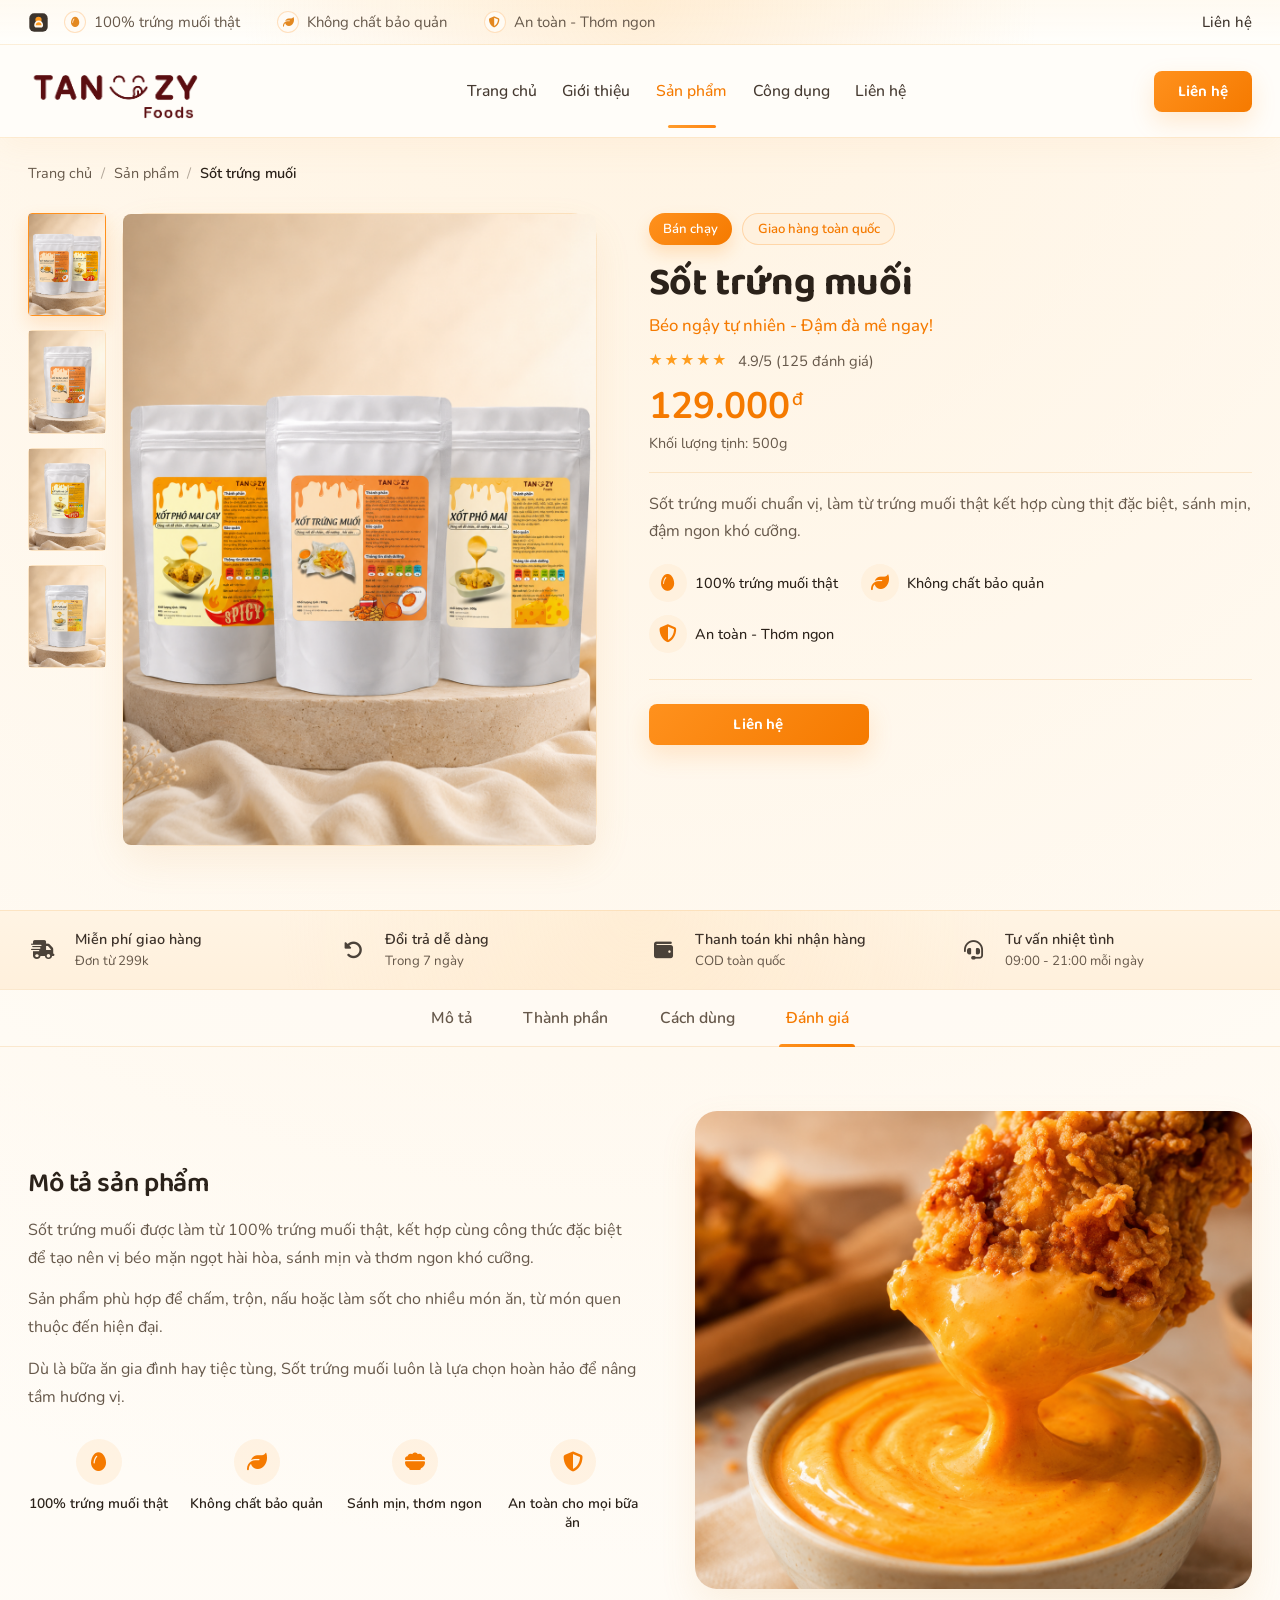
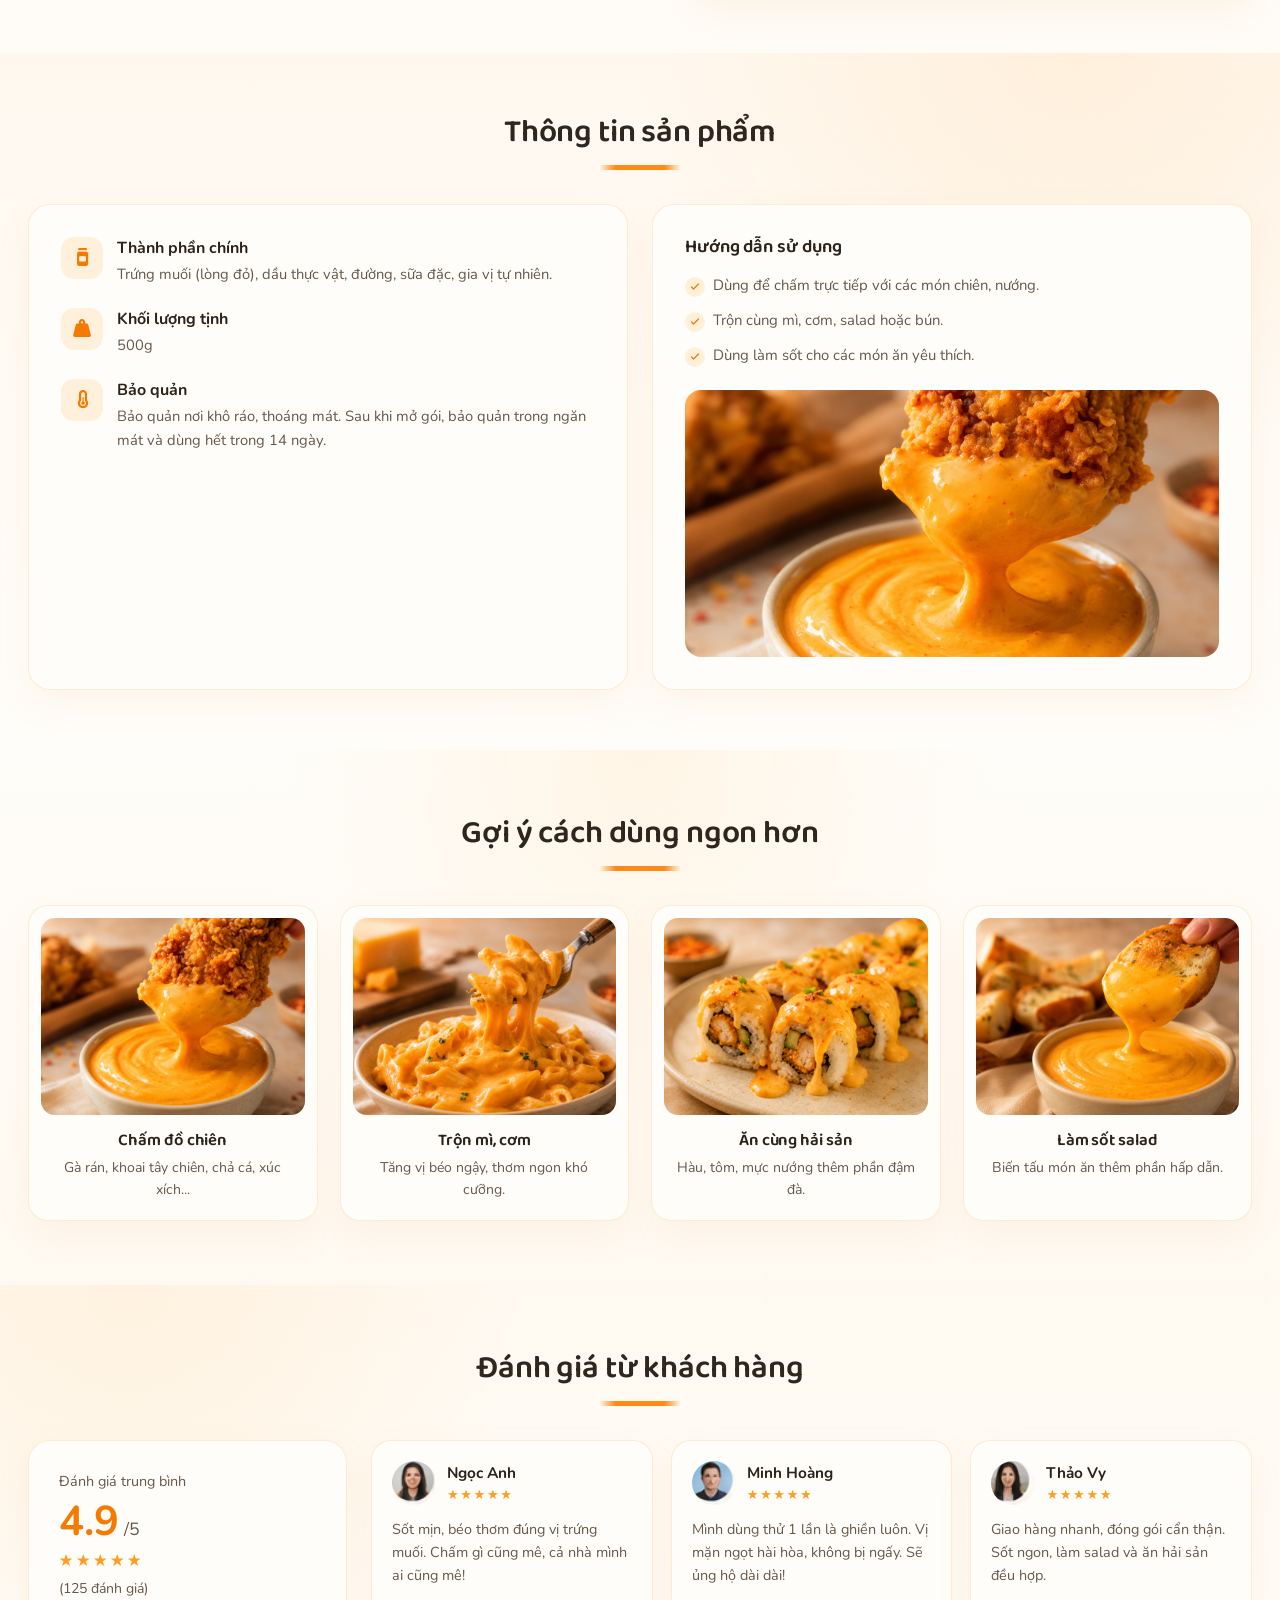
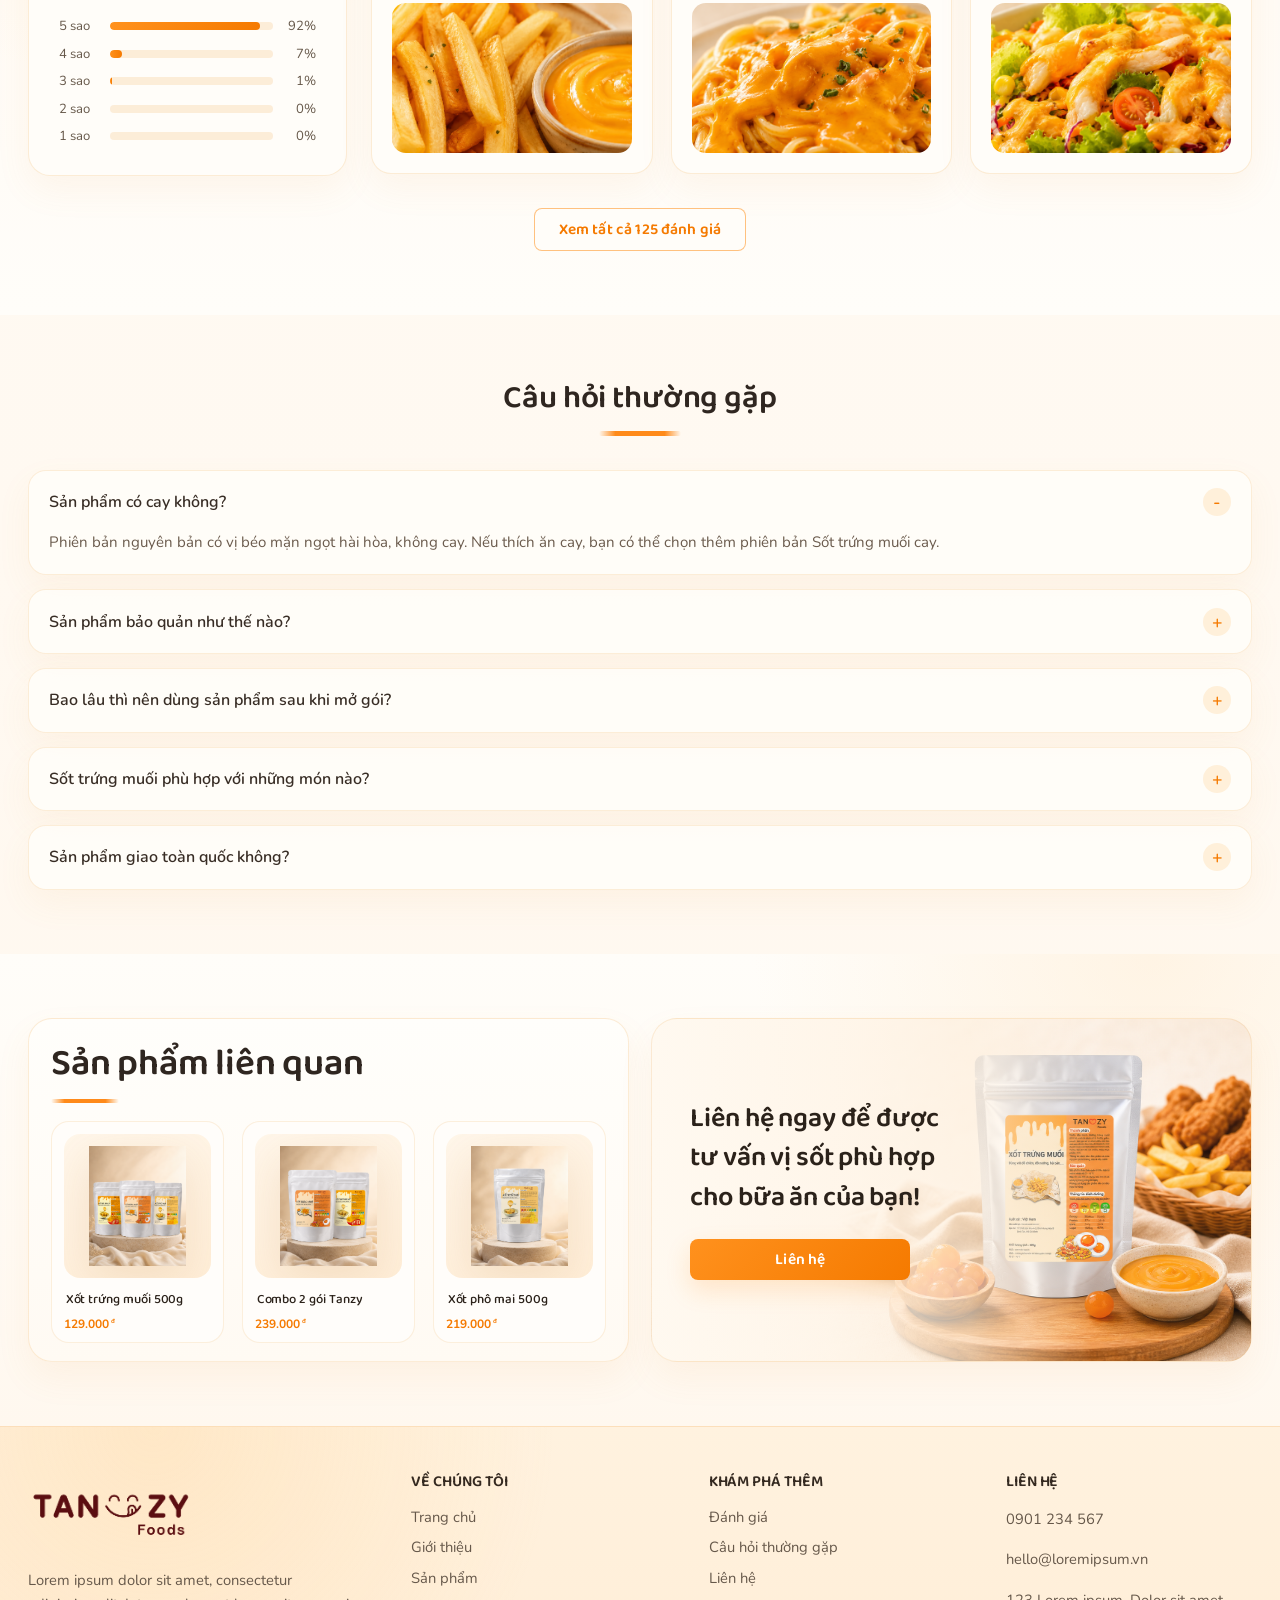
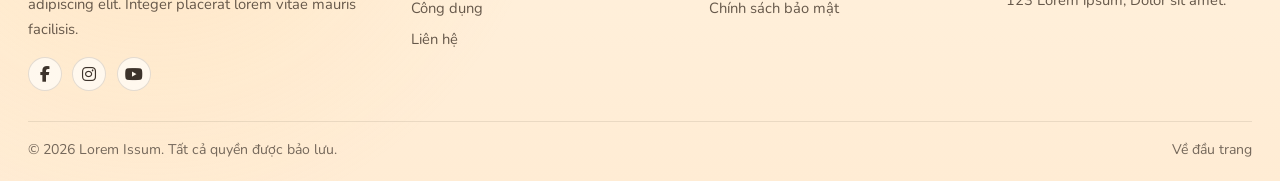
==== commit 493df31f: "update image" ====
--- a/chi-tiet-san-pham.html
+++ b/chi-tiet-san-pham.html
@@ -9,6 +9,10 @@
     <link
       rel="stylesheet"
       href="https://fonts.googleapis.com/css2?family=Baloo+2:wght@400;500;600;700;800&family=Nunito:wght@400;500;600;700;800&display=swap"
+    />
+    <link
+      rel="stylesheet"
+      href="https://cdnjs.cloudflare.com/ajax/libs/font-awesome/6.5.2/css/all.min.css"
     />
     <link rel="stylesheet" href="./assets/css/style.css" />
   </head>
@@ -29,19 +33,19 @@
             <ul class="topbar__features" aria-label="Điểm nổi bật">
               <li class="topbar__feature">
                 <span class="icon-badge" aria-hidden="true">
-                  <svg viewBox="0 0 24 24"><path d="M12 3c-3.31 0-6 4.48-6 9a6 6 0 0 0 12 0c0-4.52-2.69-9-6-9z" /></svg>
+                  <i class="fa-solid fa-egg"></i>
                 </span>
                 <span>100% trứng muối thật</span>
               </li>
               <li class="topbar__feature">
                 <span class="icon-badge" aria-hidden="true">
-                  <svg viewBox="0 0 24 24"><path d="M6.05 8.05c-2.73 2.73-2.73 7.15-.02 9.88 1.47-3.4 4.09-6.24 7.36-7.93-2.77 2.34-4.71 5.61-5.39 9.32 2.6 1.23 5.8.78 7.95-1.37C19.43 14.47 20 4 20 4S9.53 4.57 6.05 8.05z" /></svg>
+                  <i class="fa-solid fa-leaf"></i>
                 </span>
                 <span>Không chất bảo quản</span>
               </li>
               <li class="topbar__feature">
                 <span class="icon-badge" aria-hidden="true">
-                  <svg viewBox="0 0 24 24"><path d="M12 1 3 5v6c0 5.55 3.84 10.74 9 12 5.16-1.26 9-6.45 9-12V5l-9-4zm-2 16-4-4 1.41-1.41L10 14.17l6.59-6.59L18 9l-8 8z" /></svg>
+                  <i class="fa-solid fa-shield-halved"></i>
                 </span>
                 <span>An toàn - Thơm ngon</span>
               </li>
@@ -62,9 +66,7 @@
 
           <button class="menu-toggle" type="button" aria-controls="primary-navigation" aria-expanded="false" data-menu-toggle>
             <span class="sr-only">Mở menu</span>
-            <svg viewBox="0 0 24 24" aria-hidden="true">
-              <path d="M4 6.75h16v1.5H4Zm0 4.5h16v1.5H4Zm0 4.5h16v1.5H4Z" />
-            </svg>
+            <i class="fa-solid fa-bars" aria-hidden="true"></i>
           </button>
 
           <nav class="nav" id="primary-navigation" aria-label="Điều hướng chính">
@@ -95,22 +97,22 @@
         <div class="container product-detail__inner">
           <div class="product-gallery" data-gallery>
             <div class="product-gallery__thumbs" role="tablist" aria-label="Ảnh sản phẩm">
-              <button class="product-gallery__thumb is-active" type="button" data-gallery-thumb="./assets/images/product-tanzy-trung-muoi.png">
-                <img src="./assets/images/product-tanzy-trung-muoi.png" alt="Gói xốt trứng muối" />
+              <button class="product-gallery__thumb is-active" type="button" data-gallery-thumb="./assets/images/ChatGPT Image Jul 8, 2026, 03_21_01 PM (4).png">
+                <img src="./assets/images/ChatGPT Image Jul 8, 2026, 03_21_01 PM (5).png" alt="Gói xốt trứng muối" />
               </button>
-              <button class="product-gallery__thumb" type="button" data-gallery-thumb="./assets/images/products-idea-dip.png">
-                <img src="./assets/images/products-idea-dip.png" alt="Chấm sốt trứng muối" />
+              <button class="product-gallery__thumb" type="button" data-gallery-thumb="./assets/images/ChatGPT Image Jul 8, 2026, 03_21_01 PM (1).png">
+                <img src="./assets/images/ChatGPT Image Jul 8, 2026, 03_21_01 PM (1).png" alt="Chấm sốt trứng muối" />
               </button>
-              <button class="product-gallery__thumb" type="button" data-gallery-thumb="./assets/images/products-idea-chicken.png">
-                <img src="./assets/images/products-idea-chicken.png" alt="Đồ chiên chấm sốt" />
+              <button class="product-gallery__thumb" type="button" data-gallery-thumb="./assets/images/ChatGPT Image Jul 8, 2026, 03_21_01 PM (2).png">
+                <img src="./assets/images/ChatGPT Image Jul 8, 2026, 03_21_01 PM (2).png" alt="Đồ chiên chấm sốt" />
               </button>
-              <button class="product-gallery__thumb" type="button" data-gallery-thumb="./assets/images/products-idea-salad.png">
-                <img src="./assets/images/products-idea-salad.png" alt="Salad sốt trứng muối" />
+              <button class="product-gallery__thumb" type="button" data-gallery-thumb="./assets/images/ChatGPT Image Jul 8, 2026, 03_21_01 PM (3).png">
+                <img src="./assets/images/ChatGPT Image Jul 8, 2026, 03_21_01 PM (3).png" alt="Salad sốt trứng muối" />
               </button>
             </div>
 
             <figure class="product-gallery__main">
-              <img data-gallery-main src="./assets/images/product-tanzy-trung-muoi.png" alt="Gói xốt trứng muối" />
+              <img data-gallery-main src="./assets/images/ChatGPT Image Jul 8, 2026, 03_21_01 PM (4).png" alt="Gói xốt trứng muối" />
             </figure>
           </div>
 
@@ -141,19 +143,19 @@
             <ul class="product-summary__features" aria-label="Cam kết sản phẩm">
               <li>
                 <span class="product-feature__icon" aria-hidden="true">
-                  <svg viewBox="0 0 24 24" fill="none" stroke="currentColor" stroke-width="1.7" stroke-linejoin="round"><path d="M12 3.1c-3.15 0-5.75 4.95-5.75 9.45a5.75 5.75 0 0 0 11.5 0c0-4.5-2.6-9.45-5.75-9.45Z" /><circle cx="12" cy="13.1" r="2.45" fill="currentColor" stroke="none" /></svg>
+                  <i class="fa-solid fa-egg"></i>
                 </span>
                 100% trứng muối thật
               </li>
               <li>
                 <span class="product-feature__icon" aria-hidden="true">
-                  <svg viewBox="0 0 24 24"><path fill="currentColor" d="M20 4.15C10.4 4.4 5.35 8.75 4.6 16.6c-.02.25.17.45.42.44 8.05-.35 13.2-4.9 14.9-12.35a.4.4 0 0 0 .08-.54Z" /><path fill="none" stroke="#fff6e9" stroke-width="1.4" stroke-linecap="round" d="M6.4 16c2.35-3.85 5.5-6.35 9.3-7.65" /></svg>
+                  <i class="fa-solid fa-leaf"></i>
                 </span>
                 Không chất bảo quản
               </li>
               <li>
                 <span class="product-feature__icon" aria-hidden="true">
-                  <svg viewBox="0 0 24 24"><path fill="currentColor" d="M12 2.6 19 5.3v5.25c0 3.9-2.55 7.5-6.4 8.8l-.6.2-.6-.2c-3.85-1.3-6.4-4.9-6.4-8.8V5.3L12 2.6Z" /><path fill="none" stroke="#fff6e9" stroke-width="1.8" stroke-linecap="round" stroke-linejoin="round" d="m9.15 11.7 1.95 1.95 3.95-3.95" /></svg>
+                  <i class="fa-solid fa-shield-halved"></i>
                 </span>
                 An toàn - Thơm ngon
               </li>
@@ -173,7 +175,7 @@
           <ul class="service-strip__list" aria-label="Dịch vụ">
             <li class="service-strip__item">
               <span class="service-strip__icon" aria-hidden="true">
-                <svg viewBox="0 0 24 24"><path d="M3.5 7.75h10.25v7.5H15l1.6-3h2.2l1.7 3v2.25h-2.15" /><path d="M5.55 17.5H3.5V7.75" /><path d="M9.95 17.5h4.1" /><circle cx="7.75" cy="17.5" r="1.65" /><circle cx="16.2" cy="17.5" r="1.65" /></svg>
+                <i class="fa-solid fa-truck-fast"></i>
               </span>
               <span>
                 <strong>Miễn phí giao hàng</strong>
@@ -182,7 +184,7 @@
             </li>
             <li class="service-strip__item">
               <span class="service-strip__icon" aria-hidden="true">
-                <svg viewBox="0 0 24 24"><path d="M12 3.5 18.25 6.2v4.68c0 3.55-2.35 6.82-5.82 7.95l-.43.14-.43-.14c-3.47-1.13-5.82-4.4-5.82-7.95V6.2L12 3.5Z" /><path d="m9.25 11.65 1.8 1.8 3.85-3.85" /></svg>
+                <i class="fa-solid fa-rotate-left"></i>
               </span>
               <span>
                 <strong>Đổi trả dễ dàng</strong>
@@ -191,7 +193,7 @@
             </li>
             <li class="service-strip__item">
               <span class="service-strip__icon" aria-hidden="true">
-                <svg viewBox="0 0 24 24"><rect x="4.5" y="6.5" width="15" height="11" rx="1.8" /><path d="M4.5 10h15" /><path d="M7.5 14.25h4.2" /><path d="M15.6 14.25h1.4" /></svg>
+                <i class="fa-solid fa-wallet"></i>
               </span>
               <span>
                 <strong>Thanh toán khi nhận hàng</strong>
@@ -200,7 +202,7 @@
             </li>
             <li class="service-strip__item">
               <span class="service-strip__icon" aria-hidden="true">
-                <svg viewBox="0 0 24 24"><rect x="6.25" y="5.25" width="11.5" height="14" rx="1.8" /><path d="M9 5.25v-1.5h6v1.5" /><path d="M9.25 10.5h5.5" /><path d="M9.25 13.25h5.5" /><path d="M9.25 16h3.5" /></svg>
+                <i class="fa-solid fa-headset"></i>
               </span>
               <span>
                 <strong>Tư vấn nhiệt tình</strong>
@@ -243,25 +245,25 @@
             <ul class="product-description__badges" aria-label="Điểm nổi bật">
               <li>
                 <span aria-hidden="true">
-                  <svg viewBox="0 0 24 24" fill="none" stroke="currentColor" stroke-width="1.6" stroke-linecap="round" stroke-linejoin="round"><path d="M12 3.2c-3.1 0-5.6 4.85-5.6 9.2a5.6 5.6 0 0 0 11.2 0c0-4.35-2.5-9.2-5.6-9.2Z" /><circle cx="12.7" cy="13.2" r="2.3" /></svg>
+                  <i class="fa-solid fa-egg"></i>
                 </span>
                 <em>100% trứng muối thật</em>
               </li>
               <li>
                 <span aria-hidden="true">
-                  <svg viewBox="0 0 24 24" fill="none" stroke="currentColor" stroke-width="1.6" stroke-linecap="round" stroke-linejoin="round"><path d="M5.5 18.5C4.4 10.6 9.3 5.6 18.5 5.5c.1 9.2-4.9 14.1-13 13Z" /><path d="M8.8 15.2c1.8-3.1 4.2-5.3 7.2-6.6" /></svg>
+                  <i class="fa-solid fa-leaf"></i>
                 </span>
                 <em>Không chất bảo quản</em>
               </li>
               <li>
                 <span aria-hidden="true">
-                  <svg viewBox="0 0 24 24" fill="none" stroke="currentColor" stroke-width="1.6" stroke-linecap="round" stroke-linejoin="round"><path d="M3.8 12h12.9a6.45 6.45 0 0 1-12.9 0Z" /><ellipse cx="13" cy="8.3" rx="2.5" ry="1.55" transform="rotate(40 13 8.3)" /><path d="M14.9 6.5 18.7 3.3" /></svg>
+                  <i class="fa-solid fa-bowl-food"></i>
                 </span>
                 <em>Sánh mịn, thơm ngon</em>
               </li>
               <li>
                 <span aria-hidden="true">
-                  <svg viewBox="0 0 24 24" fill="none" stroke="currentColor" stroke-width="1.6" stroke-linecap="round" stroke-linejoin="round"><path d="M12 3 5.5 5.6v4.9c0 3.6 2.45 6.9 6.5 8 4.05-1.1 6.5-4.4 6.5-8V5.6L12 3Z" /><path d="m9.2 11.8 1.9 1.9 3.8-3.8" /></svg>
+                  <i class="fa-solid fa-shield-halved"></i>
                 </span>
                 <em>An toàn cho mọi bữa ăn</em>
               </li>
@@ -269,7 +271,7 @@
           </div>
 
           <div class="product-description__media">
-            <img src="./assets/images/products-idea-chicken.png" alt="Đồ chiên chấm sốt trứng muối" />
+            <img src="./assets/images/ChatGPT Image Jul 8, 2026, 11_59_52 AM (1).png" alt="Đồ chiên chấm sốt trứng muối" />
           </div>
         </div>
       </section>
@@ -285,7 +287,7 @@
               <ul class="spec-list">
                 <li>
                   <span class="spec-list__icon" aria-hidden="true">
-                    <svg viewBox="0 0 24 24" fill="none" stroke="currentColor" stroke-width="1.6" stroke-linecap="round" stroke-linejoin="round"><path d="M9 3.5h6l-.6 3.4 3.1 9.2a3 3 0 0 1-2.84 3.9H9.34a3 3 0 0 1-2.84-3.9l3.1-9.2Z" /><path d="M8.4 12.5h7.2" /></svg>
+                    <i class="fa-solid fa-jar"></i>
                   </span>
                   <div>
                     <strong>Thành phần chính</strong>
@@ -294,7 +296,7 @@
                 </li>
                 <li>
                   <span class="spec-list__icon" aria-hidden="true">
-                    <svg viewBox="0 0 24 24" fill="none" stroke="currentColor" stroke-width="1.6" stroke-linecap="round" stroke-linejoin="round"><rect x="6" y="8" width="12" height="12" rx="2" /><path d="M9 8V6.5A3 3 0 0 1 15 6.5V8" /></svg>
+                    <i class="fa-solid fa-weight-hanging"></i>
                   </span>
                   <div>
                     <strong>Khối lượng tịnh</strong>
@@ -303,7 +305,7 @@
                 </li>
                 <li>
                   <span class="spec-list__icon" aria-hidden="true">
-                    <svg viewBox="0 0 24 24" fill="none" stroke="currentColor" stroke-width="1.6" stroke-linecap="round" stroke-linejoin="round"><path d="M12 3.5v3M12 17.5v3M3.5 12h3M17.5 12h3" /><circle cx="12" cy="12" r="4.5" /></svg>
+                    <i class="fa-solid fa-temperature-half"></i>
                   </span>
                   <div>
                     <strong>Bảo quản</strong>
@@ -320,7 +322,7 @@
                 <li>Trộn cùng mì, cơm, salad hoặc bún.</li>
                 <li>Dùng làm sốt cho các món ăn yêu thích.</li>
               </ul>
-              <img src="./assets/images/products-idea-dip.png" alt="Sốt trứng muối chấm món chiên" />
+              <img src="./assets/images/ChatGPT Image Jul 8, 2026, 11_59_52 AM (1).png" alt="Sốt trứng muối chấm món chiên" />
             </div>
           </div>
         </div>
@@ -334,22 +336,22 @@
 
           <div class="usage-ideas__grid">
             <article class="usage-idea-card">
-              <img src="./assets/images/products-idea-chicken.png" alt="Chấm đồ chiên" />
+              <img src="./assets/images/ChatGPT Image Jul 8, 2026, 11_59_52 AM (1).png" alt="Chấm đồ chiên" />
               <h3>Chấm đồ chiên</h3>
               <p>Gà rán, khoai tây chiên, chả cá, xúc xích...</p>
             </article>
             <article class="usage-idea-card">
-              <img src="./assets/images/products-idea-noodle.png" alt="Trộn mì, cơm" />
+              <img src="./assets/images/ChatGPT Image Jul 8, 2026, 11_59_52 AM (2).png" alt="Trộn mì, cơm" />
               <h3>Trộn mì, cơm</h3>
               <p>Tăng vị béo ngậy, thơm ngon khó cưỡng.</p>
             </article>
             <article class="usage-idea-card">
-              <img src="./assets/images/usage-seafood.png" alt="Ăn cùng hải sản" />
+              <img src="./assets/images/ChatGPT Image Jul 8, 2026, 11_59_53 AM (3).png" alt="Ăn cùng hải sản" />
               <h3>Ăn cùng hải sản</h3>
               <p>Hàu, tôm, mực nướng thêm phần đậm đà.</p>
             </article>
             <article class="usage-idea-card">
-              <img src="./assets/images/products-idea-salad.png" alt="Làm sốt salad" />
+              <img src="./assets/images/ChatGPT Image Jul 8, 2026, 11_59_53 AM (4).png" alt="Làm sốt salad" />
               <h3>Làm sốt salad</h3>
               <p>Biến tấu món ăn thêm phần hấp dẫn.</p>
             </article>
@@ -391,7 +393,7 @@
                   </div>
                 </div>
                 <p>Sốt mịn, béo thơm đúng vị trứng muối. Chấm gì cũng mê, cả nhà mình ai cũng mê!</p>
-                <img class="review-item__food" src="./assets/images/review-food-1.png" alt="" />
+                <img class="review-item__food" src="./assets/images/ChatGPT Image Jul 8, 2026, 04_14_50 PM (1).png" alt="" />
               </article>
 
               <article class="review-item">
@@ -403,7 +405,7 @@
                   </div>
                 </div>
                 <p>Mình dùng thử 1 lần là ghiền luôn. Vị mặn ngọt hài hòa, không bị ngấy. Sẽ ủng hộ dài dài!</p>
-                <img class="review-item__food" src="./assets/images/review-food-2.png" alt="" />
+                <img class="review-item__food" src="./assets/images/ChatGPT Image Jul 8, 2026, 04_14_51 PM (2).png" alt="" />
               </article>
 
               <article class="review-item">
@@ -415,7 +417,7 @@
                   </div>
                 </div>
                 <p>Giao hàng nhanh, đóng gói cẩn thận. Sốt ngon, làm salad và ăn hải sản đều hợp.</p>
-                <img class="review-item__food" src="./assets/images/review-food-3.png" alt="" />
+                <img class="review-item__food" src="./assets/images/ChatGPT Image Jul 8, 2026, 04_14_51 PM (3).png" alt="" />
               </article>
             </div>
           </div>
@@ -468,32 +470,32 @@
               <div class="related__grid">
               <article class="related-card">
                 <a class="related-card__media" href="./chi-tiet-san-pham.html">
-                  <img src="./assets/images/product-tanzy-trung-muoi.png" alt="Gói xốt trứng muối 500g" />
+                  <img src="./assets/images/ChatGPT Image Jul 8, 2026, 03_21_01 PM (4).png" alt="Gói xốt trứng muối 500g" />
                 </a>
                 <h3>Xốt trứng muối 500g</h3>
                 <div class="related-card__foot">
                   <p class="related-card__price">129.000<sup>đ</sup></p>
-                  <a class="related-card__contact" href="./lien-he.html">Liên hệ</a>
+                
                 </div>
               </article>
               <article class="related-card">
                 <a class="related-card__media" href="./chi-tiet-san-pham.html">
-                  <img src="./assets/images/cta-panel-bg.png" alt="Combo 2 gói Tanzy" />
+                  <img src="./assets/images/ChatGPT Image Jul 8, 2026, 03_21_01 PM (5).png" alt="Combo 2 gói Tanzy" />
                 </a>
                 <h3>Combo 2 gói Tanzy</h3>
                 <div class="related-card__foot">
                   <p class="related-card__price">239.000<sup>đ</sup></p>
-                  <a class="related-card__contact" href="./lien-he.html">Liên hệ</a>
+                
                 </div>
               </article>
               <article class="related-card">
                 <a class="related-card__media" href="./chi-tiet-san-pham.html">
-                  <img src="./assets/images/product-tanzy-pho-mai.png" alt="Gói xốt phô mai 500g" />
+                  <img src="./assets/images/ChatGPT Image Jul 8, 2026, 03_21_01 PM (3).png" alt="Gói xốt phô mai 500g" />
                 </a>
                 <h3>Xốt phô mai 500g</h3>
                 <div class="related-card__foot">
                   <p class="related-card__price">219.000<sup>đ</sup></p>
-                  <a class="related-card__contact" href="./lien-he.html">Liên hệ</a>
+                
                 </div>
               </article>
             </div>
@@ -521,9 +523,9 @@
             placerat lorem vitae mauris facilisis.
           </p>
           <div class="footer__socials" aria-label="Mạng xã hội">
-            <a href="#" aria-label="Facebook"><svg viewBox="0 0 24 24"><path d="M14 8.5h2V5h-2.7c-3 0-4.3 1.8-4.3 4.2v2.1H6v3.6h3V21h3.8v-6.1h2.7l.5-3.6h-3.2V9.5c0-.7.3-1 1.2-1Z" /></svg></a>
-            <a href="#" aria-label="Instagram"><svg viewBox="0 0 24 24"><path d="M7.5 3.75h9A3.75 3.75 0 0 1 20.25 7.5v9a3.75 3.75 0 0 1-3.75 3.75h-9A3.75 3.75 0 0 1 3.75 16.5v-9A3.75 3.75 0 0 1 7.5 3.75Zm4.5 4.5A3.75 3.75 0 1 0 12 15.75 3.75 3.75 0 0 0 12 8.25Zm5.2-.75a.7.7 0 1 0 0 1.4.7.7 0 0 0 0-1.4Z" /></svg></a>
-            <a href="#" aria-label="Video"><svg viewBox="0 0 24 24"><path d="M20.25 8.75a2.5 2.5 0 0 0-2.5-2.5H6.25a2.5 2.5 0 0 0-2.5 2.5v6.5a2.5 2.5 0 0 0 2.5 2.5h11.5a2.5 2.5 0 0 0 2.5-2.5v-6.5Zm-9.5 6.1v-5.7l5 2.85-5 2.85Z" /></svg></a>
+            <a href="#" aria-label="Facebook"><i class="fa-brands fa-facebook-f"></i></a>
+            <a href="#" aria-label="Instagram"><i class="fa-brands fa-instagram"></i></a>
+            <a href="#" aria-label="Video"><i class="fa-brands fa-youtube"></i></a>
           </div>
         </div>
 
--- a/assets/css/style.css
+++ b/assets/css/style.css
@@ -32,6 +32,14 @@
   text-rendering: optimizeLegibility;
 }
 
+body.menu-locked {
+  position: fixed;
+  inset: 0;
+  width: 100%;
+  overflow: hidden;
+  touch-action: none;
+}
+
 /* Rounded display font for headings, CTAs and badges */
 h1,
 h2,
@@ -88,13 +96,39 @@
   position: sticky;
   top: 0;
   z-index: 20;
+  isolation: isolate;
   background: var(--color-surface);
   box-shadow:
     0 1px 0 rgba(246, 195, 126, 0.2),
     0 10px 30px var(--color-shadow);
 }
 
+.site-header::after {
+  content: "";
+  position: fixed;
+  inset: 0;
+  z-index: 1;
+  background:
+    radial-gradient(circle at top right, rgba(255, 175, 78, 0.18), transparent 32%),
+    rgba(44, 30, 16, 0.22);
+  opacity: 0;
+  visibility: hidden;
+  pointer-events: none;
+  backdrop-filter: blur(8px);
+  transition:
+    opacity 0.28s ease,
+    visibility 0.28s ease;
+}
+
+.site-header.is-menu-open::after {
+  opacity: 1;
+  visibility: visible;
+  pointer-events: auto;
+}
+
 .topbar {
+  position: relative;
+  z-index: 2;
   border-bottom: 1px solid rgba(239, 189, 118, 0.2);
   background:
     radial-gradient(circle at 50% 0%, rgba(255, 207, 145, 0.32), transparent 62%),
@@ -196,6 +230,7 @@
 
 .navbar {
   position: relative;
+  z-index: 2;
   background: var(--color-surface);
 }
 
@@ -265,13 +300,17 @@
   width: 48px;
 }
 
+.nav__mobile-head {
+  display: none;
+}
+
 .button {
   display: inline-flex;
   align-items: center;
   justify-content: center;
-  min-height: 46px;
-  padding: 0.86rem 1.9rem;
-  border-radius: var(--radius-pill);
+  width: max-content;
+  padding: 8px 24px;
+  border-radius: 8px;
   font-size: 0.97rem;
   font-weight: 600;
   letter-spacing: 0.01em;
@@ -303,11 +342,11 @@
   display: none;
   align-items: center;
   justify-content: center;
-  width: auto;
-  min-height: 46px;
-  padding: 0.75rem 1rem;
+  width: max-content;
+  
+  padding: 12px 24px;
   border: none;
-  border-radius: 999px;
+  border-radius: 8px;
   background: linear-gradient(135deg, var(--color-accent) 0%, var(--color-accent-deep) 100%);
   color: #ffffff;
   font-size: 0.92rem;
@@ -351,11 +390,25 @@
   background: rgba(255, 251, 245, 0.98);
   color: var(--color-ink);
   cursor: pointer;
+  transition:
+    background-color 0.24s ease,
+    border-color 0.24s ease,
+    color 0.24s ease,
+    transform 0.24s ease,
+    box-shadow 0.24s ease;
 }
 
 .menu-toggle svg {
   width: 17px;
   height: 17px;
+}
+
+.site-header.is-menu-open .menu-toggle {
+  border-color: rgba(245, 122, 0, 0.3);
+  background: linear-gradient(135deg, var(--color-accent) 0%, var(--color-accent-deep) 100%);
+  color: #ffffff;
+  box-shadow: 0 16px 34px rgba(226, 130, 20, 0.24);
+  transform: translateY(-1px);
 }
 
 .page-main {
@@ -494,10 +547,9 @@
 
 .hero__button {
   gap: 0.8rem;
-  min-width: 282px;
-  min-height: 52px;
+  width: max-content;
   margin-top: 1.1rem;
-  padding-inline: 1.4rem 1.6rem;
+  padding: 12px 24px;
   font-size: 0.98rem;
   letter-spacing: 0.02em;
 }
@@ -741,7 +793,7 @@
   line-height: 1.24;
 }
 
-.why__title > span {
+.why__title>span {
   display: block;
 }
 
@@ -750,7 +802,7 @@
   color: #e15f16;
 }
 
-.why__title > span:last-child {
+.why__title>span:last-child {
   white-space: nowrap;
 }
 
@@ -938,7 +990,7 @@
 
 .shop-cta__hero {
   padding: 44px 0 36px;
-  background-image: url("../images/ChatGPT Image Jul 6, 2026, 04_53_46 PM.png");
+  background-image: url("../images/ChatGPT\ Image\ Jul\ 8\,\ 2026\,\ 02_56_30\ PM.png");
   background-repeat: no-repeat;
   background-position: right center;
   background-size: cover;
@@ -1001,7 +1053,7 @@
   min-width: 156px;
   min-height: 48px;
   margin-top: 1rem;
-  padding: 0.78rem 1.55rem;
+  padding: 8px 24px;
   font-size: 0.94rem;
 }
 
@@ -1026,7 +1078,7 @@
   padding: 46px 0 50px;
   background:
     linear-gradient(90deg, #fffdf9 0%, #fffaf3 42%, rgba(255, 250, 243, 0.82) 51%, rgba(255, 250, 243, 0.12) 67%),
-    url("../images/products-hero-bg.png"),
+    url("../images/ChatGPT\ Image\ Jul\ 8\,\ 2026\,\ 03_07_47\ PM.png"),
     linear-gradient(180deg, #fffdf9 0%, #fff6e8 100%);
   background-repeat: no-repeat;
   background-position:
@@ -1232,7 +1284,7 @@
   text-align: center;
 }
 
-.product-promise + .product-promise {
+.product-promise+.product-promise {
   border-left: 1px solid rgba(223, 167, 96, 0.28);
 }
 
@@ -1709,6 +1761,12 @@
     display: none;
   }
 
+  .navbar__inner > :not(.nav) {
+    transition:
+      opacity 0.24s ease,
+      transform 0.24s ease;
+  }
+
   .navbar__inner {
     gap: 0.7rem;
     min-height: 82px;
@@ -1729,41 +1787,128 @@
   }
 
   .nav {
-    position: absolute;
-    top: calc(100% + 0.45rem);
-    left: 22px;
-    right: 22px;
-    z-index: 15;
-    display: none;
+    position: fixed;
+    top: 0;
+    right: 0;
+    bottom: 0;
+    left: auto;
+    z-index: 3;
+    display: flex;
     flex-direction: column;
     align-items: stretch;
-    gap: 0.18rem;
-    padding: 0.8rem;
-    border: 1px solid var(--color-border);
-    border-radius: 24px;
-    background: var(--color-surface);
-    box-shadow: var(--shadow-soft);
+    justify-content: flex-start;
+    gap: 0.42rem;
+    width: min(84vw, 348px);
+    padding: calc(18px + env(safe-area-inset-top)) 1rem 1.35rem;
+    border-left: 1px solid rgba(239, 171, 84, 0.22);
+    border-radius: 30px 0 0 30px;
+    background:
+      radial-gradient(circle at top left, rgba(255, 214, 160, 0.46), transparent 32%),
+      linear-gradient(180deg, rgba(255, 252, 246, 0.98) 0%, rgba(255, 247, 236, 0.98) 100%);
+    box-shadow: -24px 0 60px rgba(92, 55, 16, 0.16);
+    opacity: 0;
+    visibility: hidden;
+    pointer-events: none;
+    overflow-y: auto;
+    overscroll-behavior: contain;
+    transform: translateX(calc(100% + 24px));
+    transition:
+      transform 0.32s cubic-bezier(0.22, 1, 0.36, 1),
+      opacity 0.24s ease,
+      visibility 0.24s ease;
+    will-change: transform;
+  }
+
+  .nav::before {
+    display: none;
   }
 
   .site-header.is-menu-open .nav {
+    opacity: 1;
+    visibility: visible;
+    pointer-events: auto;
+    transform: translateX(0);
+  }
+
+  .site-header.is-menu-open .navbar__inner > :not(.nav) {
+    opacity: 0;
+    pointer-events: none;
+    transform: translateY(-6px);
+  }
+
+  .nav__mobile-head {
     display: flex;
+    align-items: center;
+    justify-content: space-between;
+    gap: 0.9rem;
+    margin-bottom: 0.9rem;
+    padding: 0 0.15rem 0.35rem;
+  }
+
+  .nav__mobile-brand {
+    display: inline-flex;
+    align-items: center;
+    flex: 0 1 auto;
+    max-width: calc(100% - 56px);
+  }
+
+  .nav__mobile-brand img {
+    width: 136px;
+  }
+
+  .nav__close {
+    display: inline-flex;
+    align-items: center;
+    justify-content: center;
+    flex: 0 0 auto;
+    width: 42px;
+    height: 42px;
+    border: 1px solid rgba(239, 171, 84, 0.18);
+    border-radius: 50%;
+    background: rgba(255, 255, 255, 0.82);
+    color: var(--color-ink);
+    box-shadow: 0 12px 28px rgba(214, 166, 104, 0.12);
+    cursor: pointer;
+    transition:
+      background-color 0.2s ease,
+      color 0.2s ease,
+      transform 0.2s ease,
+      box-shadow 0.2s ease;
+  }
+
+  .nav__close:hover,
+  .nav__close:focus-visible {
+    background: linear-gradient(135deg, var(--color-accent) 0%, var(--color-accent-deep) 100%);
+    color: #ffffff;
+    transform: translateY(-1px);
+    box-shadow: 0 16px 32px rgba(226, 130, 20, 0.24);
+  }
+
+  .nav__close i {
+    font-size: 1rem;
+    line-height: 1;
   }
 
   .nav__link {
     justify-content: flex-start;
-    padding: 0.95rem 1rem;
-    border-radius: 18px;
+    min-height: 56px;
+    padding: 1rem 1.05rem;
+    border: 1px solid rgba(239, 171, 84, 0.14);
+    border-radius: 20px;
+    background: rgba(255, 255, 255, 0.72);
+    box-shadow: 0 10px 22px rgba(238, 186, 113, 0.06);
   }
 
   .nav__link:hover,
   .nav__link:focus-visible,
   .nav__link--active {
-    background: rgba(255, 145, 29, 0.08);
+    background: rgba(255, 145, 29, 0.1);
+    border-color: rgba(239, 171, 84, 0.22);
   }
 
   .nav__link::after {
     left: 1rem;
-    bottom: 0.38rem;
+    bottom: 0.52rem;
     transform: none;
   }
 
@@ -1815,6 +1960,7 @@
   .hero__copy {
     width: 100%;
   }
+
   .hero {
     padding: 48px 0;
   }
@@ -2031,7 +2177,7 @@
     font-size: 1.55rem;
   }
 
-  .why__title > span:last-child {
+  .why__title>span:last-child {
     white-space: normal;
   }
 
@@ -2120,7 +2266,7 @@
 
   .shop-cta__image--food img {
     height: auto;
-    
+
   }
 
   .shop-cta__content {
@@ -2224,8 +2370,13 @@
   }
 
   .nav {
-    left: 14px;
-    right: 14px;
+    width: min(88vw, 320px);
+    padding: calc(16px + env(safe-area-inset-top)) 0.9rem 1.15rem;
+    border-radius: 26px 0 0 26px;
+  }
+
+  .nav__mobile-brand img {
+    width: 124px;
   }
 
 
@@ -2504,7 +2655,7 @@
     gap: 16px;
   }
 
-  .product-promise + .product-promise,
+  .product-promise+.product-promise,
   .product-promise:nth-child(3) {
     border-left: 0;
     border-top: 1px solid rgba(223, 167, 96, 0.22);
@@ -2608,23 +2759,23 @@
 
 .product-gallery__thumb {
   display: block;
-  padding: 8px;
   border: 1.5px solid rgba(239, 171, 84, 0.28);
   border-radius: 16px;
-  background: #fffdf9;
+  background: #fffdf900;
   cursor: pointer;
   transition:
     border-color 0.2s ease,
     box-shadow 0.2s ease,
     transform 0.2s ease;
+    padding: 0;
+    border-radius: 4px;
 }
 
 .product-gallery__thumb img {
   display: block;
   width: 100%;
-  aspect-ratio: 1 / 1;
-  object-fit: contain;
-  border-radius: 9px;
+  aspect-ratio: 3 / 4;
+  object-fit: cover;
 }
 
 .product-gallery__thumb:hover {
@@ -2638,7 +2789,6 @@
 
 .product-gallery__main {
   margin: 0;
-  padding: clamp(1rem, 3vw, 2rem);
   border-radius: 26px;
   background:
     radial-gradient(circle at 50% 22%, rgba(255, 226, 188, 0.6), transparent 60%),
@@ -2650,9 +2800,9 @@
 .product-gallery__main img {
   display: block;
   width: 100%;
-  aspect-ratio: 1 / 1;
-  object-fit: contain;
-  border-radius: 18px;
+  aspect-ratio: 3 / 4;
+  object-fit: cover;
+  border-radius: 8px;
 }
 
 /* Summary ----------------------------------------------------------------- */
@@ -3074,9 +3224,7 @@
   width: 20px;
   height: 20px;
   border-radius: 50%;
-  background: #fff0da
-    url("data:image/svg+xml,%3Csvg xmlns='http://www.w3.org/2000/svg' viewBox='0 0 24 24' fill='none' stroke='%23f57a00' stroke-width='2.6' stroke-linecap='round' stroke-linejoin='round'%3E%3Cpath d='m5 12 4 4 10-10'/%3E%3C/svg%3E")
-    center / 12px no-repeat;
+  background: #fff0da url("data:image/svg+xml,%3Csvg xmlns='http://www.w3.org/2000/svg' viewBox='0 0 24 24' fill='none' stroke='%23f57a00' stroke-width='2.6' stroke-linecap='round' stroke-linejoin='round'%3E%3Cpath d='m5 12 4 4 10-10'/%3E%3C/svg%3E") center / 12px no-repeat;
 }
 
 .spec-card--guide img {
@@ -3221,7 +3369,7 @@
   overflow: hidden;
 }
 
-.review-bar > span {
+.review-bar>span {
   display: block;
   height: 100%;
   border-radius: var(--radius-pill);
@@ -3273,7 +3421,7 @@
   font-size: 0.82rem;
 }
 
-.review-item > p {
+.review-item>p {
   margin: 0 0 1rem;
   color: var(--color-ink-soft);
   font-size: 0.9rem;
@@ -3389,13 +3537,12 @@
 
 .related-card h3 {
   margin: 0.8rem 0 0.55rem;
-  min-height: 2.7em;
   padding: 0 0.1rem;
   color: var(--color-ink);
-  font-size: 0.98rem;
+  font-size: 13px;
   font-weight: 500;
   line-height: 1.35;
-  text-align: center;
+  text-align: left;
 }
 
 .related-card__foot {
@@ -3410,7 +3557,7 @@
   margin: 0;
   padding: 0;
   color: var(--color-accent-deep);
-  font-size: 0.98rem;
+  font-size: 12px;
   font-weight: 700;
   line-height: 1;
 }
@@ -3458,7 +3605,7 @@
   background-color: #fdf1e0;
   background-image:
     linear-gradient(90deg, rgba(255, 249, 240, 0.98) 0%, rgba(255, 246, 234, 0.95) 30%, rgba(255, 242, 225, 0.68) 53%, rgba(255, 241, 222, 0.05) 74%),
-    url("../images/cta-panel-bg.png");
+    url("../images/products-hero-bg.png");
   background-repeat: no-repeat, no-repeat;
   background-size: cover, cover;
   background-position: left center, right center;
@@ -3495,6 +3642,7 @@
 
 /* Responsive -------------------------------------------------------------- */
 @media (max-width: 980px) {
+
   .product-detail__inner,
   .product-description__inner,
   .related__inner {
@@ -3565,6 +3713,7 @@
 }
 
 @media (max-width: 560px) {
+
   .usage-ideas__grid,
   .product-description__badges {
     grid-template-columns: repeat(2, minmax(0, 1fr));
@@ -3759,7 +3908,7 @@
   grid-column: 1 / -1;
 }
 
-.form-field > span {
+.form-field>span {
   color: #4c4036;
   font-size: 0.9rem;
   font-weight: 600;
@@ -4370,6 +4519,7 @@
 }
 
 @media (max-width: 560px) {
+
   .process__grid,
   .dishes__grid {
     grid-template-columns: 1fr;
@@ -4426,6 +4576,7 @@
   font-size: 0.78rem;
   font-weight: 700;
   letter-spacing: 0.1em;
+  width: max-content;
   text-transform: uppercase;
 }
 
@@ -4534,7 +4685,7 @@
   filter: blur(4px);
 }
 
-.uses-hero__media > img {
+.uses-hero__media>img {
   position: relative;
   width: 100%;
   aspect-ratio: 4 / 3;
@@ -4639,7 +4790,7 @@
   line-height: 1.6;
 }
 
-.uses-tile > img {
+.uses-tile>img {
   width: 100%;
   height: 100%;
   object-fit: cover;
@@ -4653,7 +4804,7 @@
   background: linear-gradient(180deg, rgba(38, 24, 10, 0) 38%, rgba(38, 24, 10, 0.72) 100%);
 }
 
-.uses-tile:not(.uses-tile--intro):hover > img {
+.uses-tile:not(.uses-tile--intro):hover>img {
   transform: scale(1.05);
 }
 
@@ -5541,3 +5692,146 @@
     left: 24px;
   }
 }
+
+/* =========================================================================
+   Font Awesome icons — sizing per context (replaces hand-drawn SVG icons)
+   Icons inherit `color` from their container; only `font-size` is set here.
+   ========================================================================= */
+.icon-badge i {
+  font-size: 11px;
+}
+
+.topbar__cart i {
+  font-size: 15px;
+}
+
+.navbar__cart-mobile i {
+  font-size: 18px;
+}
+
+.menu-toggle i {
+  font-size: 18px;
+}
+
+/* Home page */
+.hero__highlight-icon i {
+  font-size: 19px;
+}
+
+.hero__button-icon i,
+.hero__button-arrow i {
+  font-size: 16px;
+}
+
+.why__icon i {
+  font-size: 18px;
+}
+
+.shop-cta__button i {
+  font-size: 15px;
+}
+
+.service-strip__icon i {
+  font-size: 19px;
+}
+
+.contact-card__icon i {
+  font-size: 18px;
+}
+
+.footer__socials i {
+  font-size: 16px;
+}
+
+/* Products & detail */
+.product-promise i {
+  font-size: 26px;
+}
+
+.product-feature__icon i {
+  font-size: 18px;
+}
+
+.product-description__badges i {
+  font-size: 20px;
+}
+
+.spec-list__icon i {
+  font-size: 18px;
+}
+
+.buy-cta__button i {
+  font-size: 16px;
+}
+
+.related-card__cart i {
+  font-size: 14px;
+}
+
+/* Công dụng / Giới thiệu / generic page CTAs */
+.page-cta__button i {
+  font-size: 16px;
+}
+
+.uses-hero__buy i {
+  font-size: 16px;
+}
+
+.uses-hero__badge-icon i {
+  font-size: 18px;
+}
+
+.uses-feature__link i {
+  font-size: 15px;
+  transition: transform 0.2s ease;
+}
+
+.uses-feature__link:hover i {
+  transform: translateX(4px);
+}
+
+.uses-dish__arrow i {
+  font-size: 13px;
+}
+
+.uses-cta__button i {
+  font-size: 16px;
+}
+
+.about-hero__buy i {
+  font-size: 16px;
+}
+
+.about-value__icon i {
+  font-size: 22px;
+}
+
+.about-cta__button i {
+  font-size: 16px;
+}
+
+/* Liên hệ */
+.map-card__pin i {
+  font-size: 26px;
+}
+
+/* Giỏ hàng */
+.cart-qty__btn i {
+  font-size: 13px;
+}
+
+.cart-item__remove i {
+  font-size: 16px;
+}
+
+.cart__continue i {
+  font-size: 14px;
+}
+
+.cart-summary__checkout i {
+  font-size: 16px;
+}
+
+.cart-empty__icon i {
+  font-size: 30px;
+}
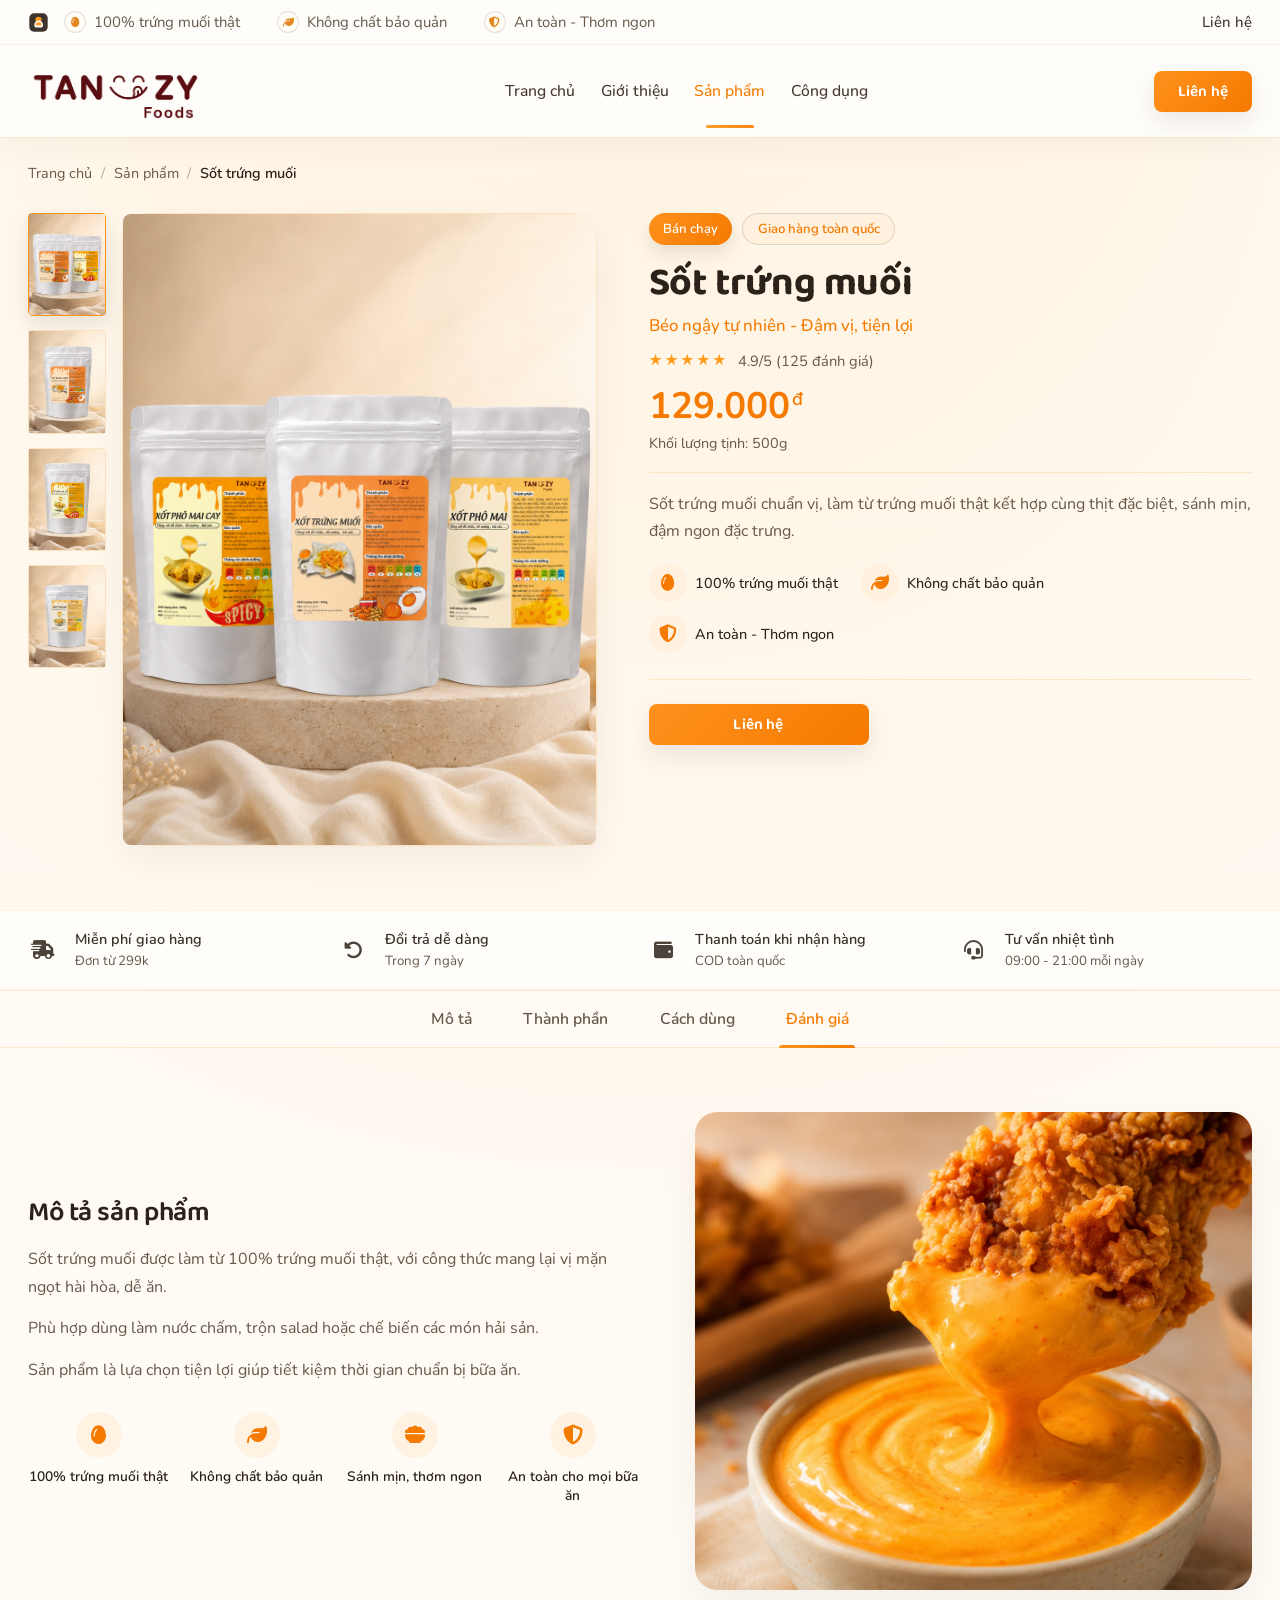
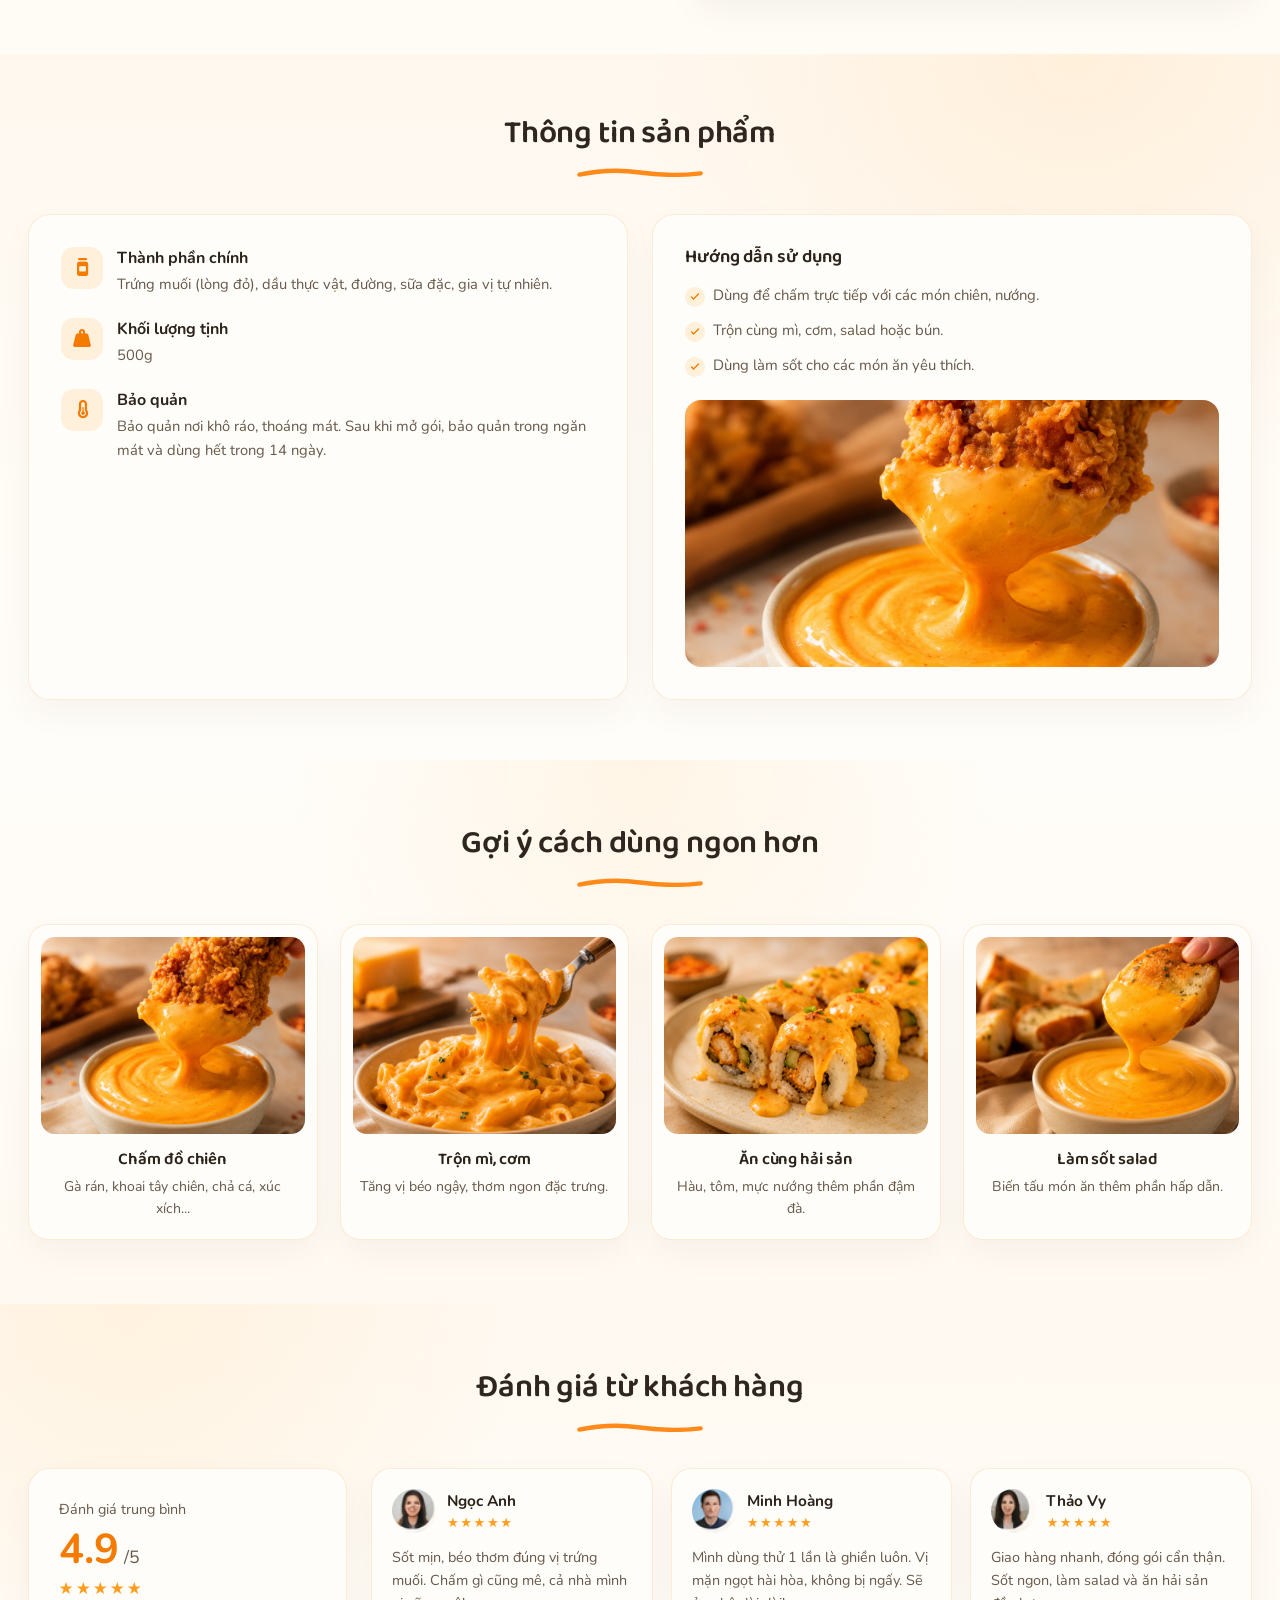
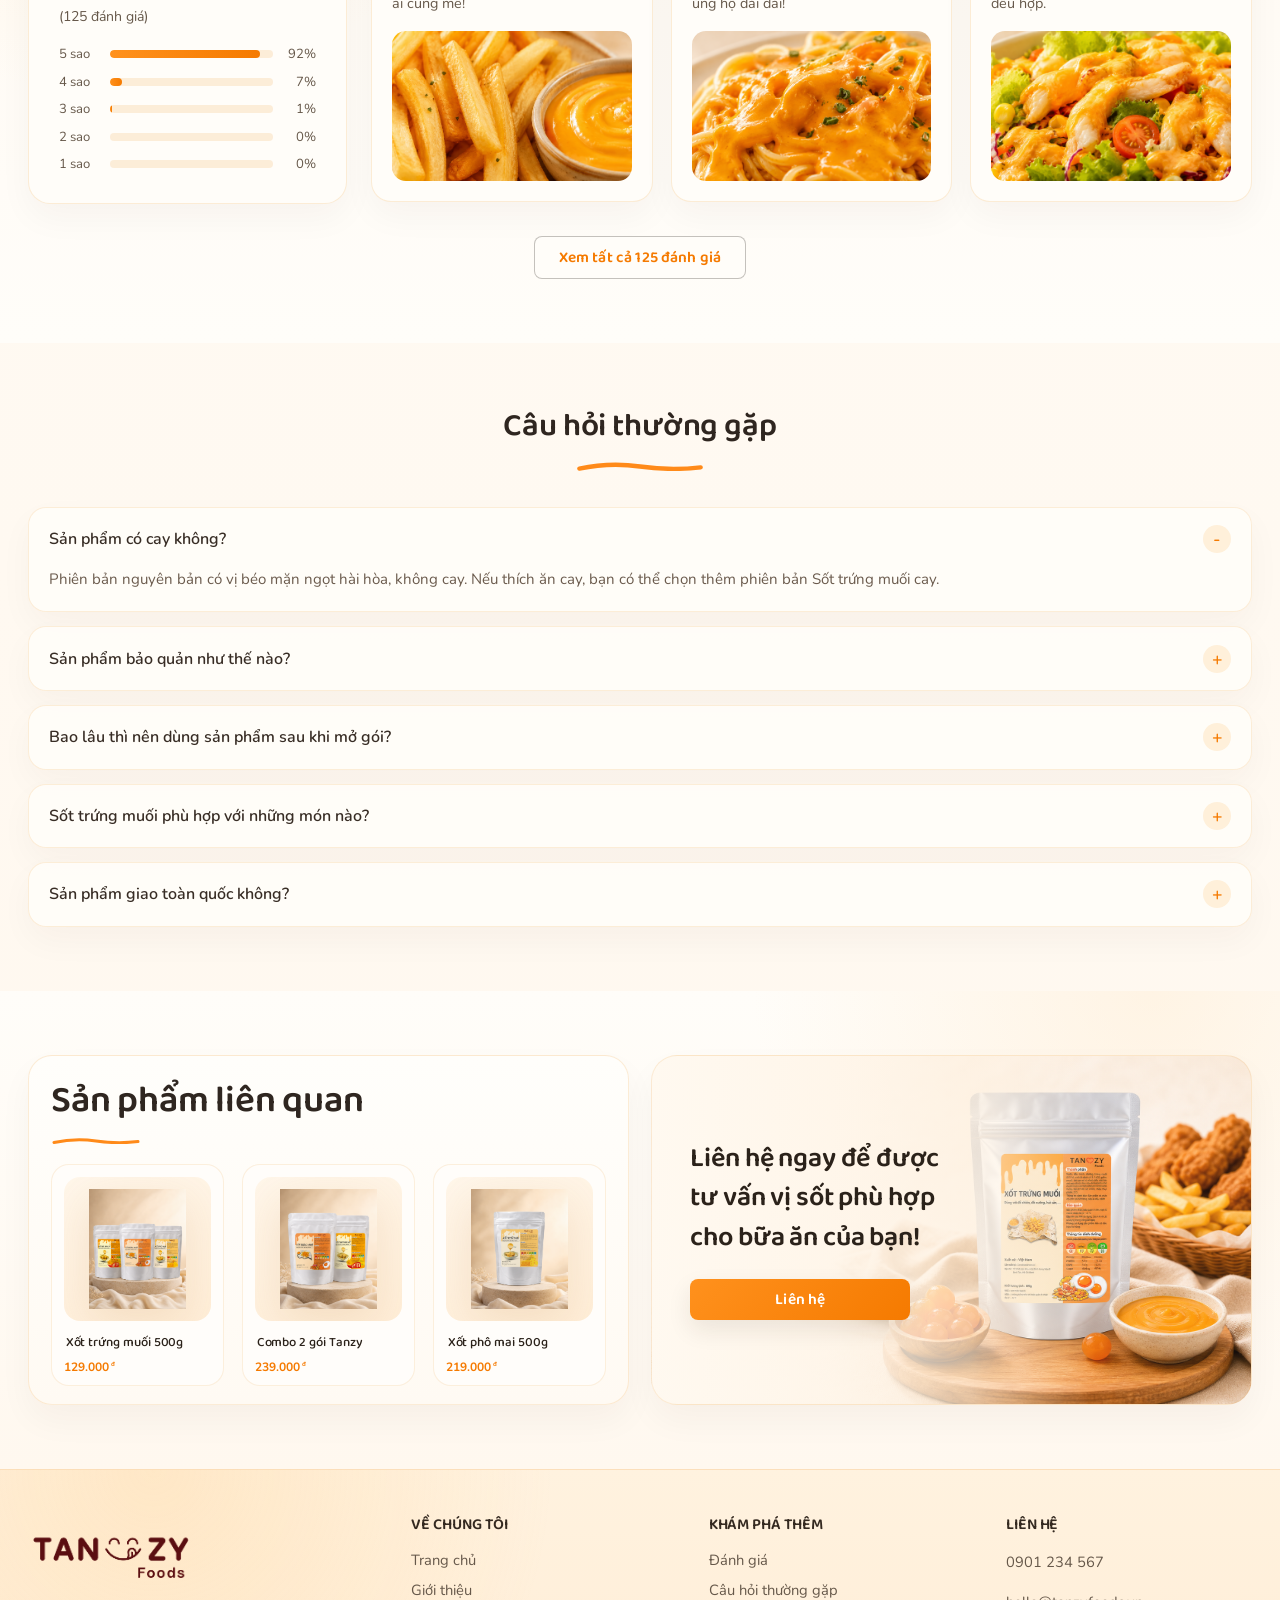
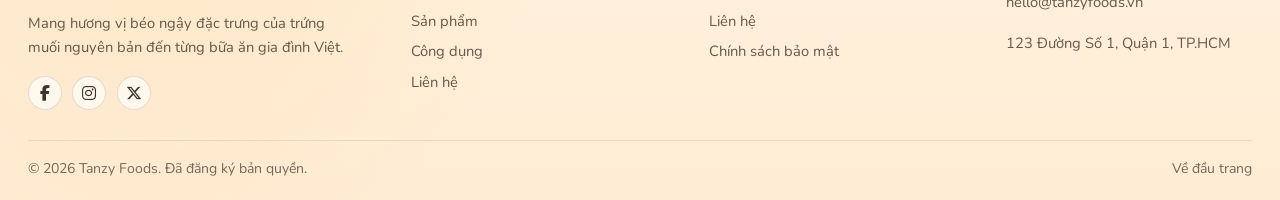
==== commit 9d84631f: "Add Docker + CI/CD (GHCR) + nginx for Dokploy deploy Co-Authored-By: Claude Opus 4.8 <noreply@anthro" ====
--- a/chi-tiet-san-pham.html
+++ b/chi-tiet-san-pham.html
@@ -3,7 +3,7 @@
   <head>
     <meta charset="UTF-8" />
     <meta name="viewport" content="width=device-width, initial-scale=1.0" />
-    <title>Sốt trứng muối | Lorem Issum</title>
+    <title>Sốt trứng muối | Tanzy Foods</title>
     <link rel="preconnect" href="https://fonts.googleapis.com" />
     <link rel="preconnect" href="https://fonts.gstatic.com" crossorigin />
     <link
@@ -15,13 +15,14 @@
       href="https://cdnjs.cloudflare.com/ajax/libs/font-awesome/6.5.2/css/all.min.css"
     />
     <link rel="stylesheet" href="./assets/css/style.css" />
-  </head>
+    <link href="https://unpkg.com/aos@2.3.1/dist/aos.css" rel="stylesheet">
+</head>
   <body>
     <header class="site-header" data-header>
       <div class="topbar">
         <div class="container topbar__inner">
           <div class="topbar__left">
-            <a class="topbar__lead" href="./index.html" aria-label="Lorem Issum">
+            <a class="topbar__lead" href="./index.html" aria-label="Tanzy Foods">
               <svg viewBox="0 0 24 24" aria-hidden="true">
                 <rect x="1.5" y="1.5" width="21" height="21" rx="5.5" fill="#3C342D" />
                 <circle cx="12" cy="8.9" r="3.55" fill="#FF9A1F" />
@@ -58,8 +59,8 @@
 
       <div class="navbar">
         <div class="container navbar__inner">
-          <a class="brand" href="./index.html" aria-label="Lorem Issum">
-            <img src="./assets/images/logo-tanzy-foods.png" alt="Lorem Issum" />
+          <a class="brand" href="./index.html" aria-label="Tanzy Foods">
+            <img src="./assets/images/logo-tanzy-foods.png" alt="Tanzy Foods" />
           </a>
 
           <a class="navbar__cart-mobile" href="./lien-he.html" aria-label="Liên hệ">Liên hệ</a>
@@ -74,8 +75,7 @@
             <a class="nav__link" href="./gioi-thieu.html">Giới thiệu</a>
             <a class="nav__link nav__link--active" href="./san-pham.html">Sản phẩm</a>
             <a class="nav__link" href="./cong-dung.html">Công dụng</a>
-            <a class="nav__link" href="./lien-he.html">Liên hệ</a>
-          </nav>
+            </nav>
 
           <a class="button button--primary navbar__cta" href="./lien-he.html">Liên hệ</a>
         </div>
@@ -123,7 +123,7 @@
             </div>
 
             <h1 class="product-summary__title">Sốt trứng muối</h1>
-            <p class="product-summary__subtitle">Béo ngậy tự nhiên - Đậm đà mê ngay!</p>
+            <p class="product-summary__subtitle">Béo ngậy tự nhiên - Đậm vị, tiện lợi</p>
 
             <div class="product-summary__rating">
               <span class="stars" aria-hidden="true">★★★★★</span>
@@ -137,7 +137,7 @@
 
             <p class="product-summary__desc">
               Sốt trứng muối chuẩn vị, làm từ trứng muối thật kết hợp cùng thịt đặc
-              biệt, sánh mịn, đậm ngon khó cưỡng.
+              biệt, sánh mịn, đậm ngon đặc trưng.
             </p>
 
             <ul class="product-summary__features" aria-label="Cam kết sản phẩm">
@@ -229,17 +229,13 @@
           <div class="product-description__content">
             <h2>Mô tả sản phẩm</h2>
             <p>
-              Sốt trứng muối được làm từ 100% trứng muối thật, kết hợp cùng công
-              thức đặc biệt để tạo nên vị béo mặn ngọt hài hòa, sánh mịn và thơm
-              ngon khó cưỡng.
+              Sốt trứng muối được làm từ 100% trứng muối thật, với công thức mang lại vị mặn ngọt hài hòa, dễ ăn.
             </p>
             <p>
-              Sản phẩm phù hợp để chấm, trộn, nấu hoặc làm sốt cho nhiều món ăn, từ
-              món quen thuộc đến hiện đại.
+              Phù hợp dùng làm nước chấm, trộn salad hoặc chế biến các món hải sản.
             </p>
             <p>
-              Dù là bữa ăn gia đình hay tiệc tùng, Sốt trứng muối luôn là lựa chọn
-              hoàn hảo để nâng tầm hương vị.
+              Sản phẩm là lựa chọn tiện lợi giúp tiết kiệm thời gian chuẩn bị bữa ăn.
             </p>
 
             <ul class="product-description__badges" aria-label="Điểm nổi bật">
@@ -343,7 +339,7 @@
             <article class="usage-idea-card">
               <img src="./assets/images/ChatGPT Image Jul 8, 2026, 11_59_52 AM (2).png" alt="Trộn mì, cơm" />
               <h3>Trộn mì, cơm</h3>
-              <p>Tăng vị béo ngậy, thơm ngon khó cưỡng.</p>
+              <p>Tăng vị béo ngậy, thơm ngon đặc trưng.</p>
             </article>
             <article class="usage-idea-card">
               <img src="./assets/images/ChatGPT Image Jul 8, 2026, 11_59_53 AM (3).png" alt="Ăn cùng hải sản" />
@@ -515,23 +511,28 @@
     <footer class="site-footer">
       <div class="container footer__top">
         <div class="footer__brand">
-          <a class="footer__logo" href="./index.html" aria-label="Lorem Issum">
-            <img src="./assets/images/logo-tanzy-foods.png" alt="Lorem Issum" />
+          <a class="footer__logo" href="./index.html" aria-label="Tanzy Foods">
+            <img src="./assets/images/logo-tanzy-foods.png" alt="Tanzy Foods" />
           </a>
           <p>
-            Lorem ipsum dolor sit amet, consectetur adipiscing elit. Integer
-            placerat lorem vitae mauris facilisis.
+            Mang hương vị béo ngậy đặc trưng của trứng muối nguyên bản đến từng bữa ăn gia đình Việt.
           </p>
-          <div class="footer__socials" aria-label="Mạng xã hội">
-            <a href="#" aria-label="Facebook"><i class="fa-brands fa-facebook-f"></i></a>
-            <a href="#" aria-label="Instagram"><i class="fa-brands fa-instagram"></i></a>
-            <a href="#" aria-label="Video"><i class="fa-brands fa-youtube"></i></a>
+          <div class="footer__socials" aria-label="Kết nối với chúng tôi">
+            <a href="#" aria-label="Facebook">
+              <i class="fa-brands fa-facebook-f"></i>
+            </a>
+            <a href="#" aria-label="Instagram">
+              <i class="fa-brands fa-instagram"></i>
+            </a>
+            <a href="#" aria-label="Twitter">
+              <i class="fa-brands fa-x-twitter"></i>
+            </a>
           </div>
         </div>
 
         <div class="footer__column">
           <h3>Về chúng tôi</h3>
-          <a href="./index.html#trang-chu">Trang chủ</a>
+          <a href="#trang-chu">Trang chủ</a>
           <a href="./gioi-thieu.html">Giới thiệu</a>
           <a href="./san-pham.html">Sản phẩm</a>
           <a href="./cong-dung.html">Công dụng</a>
@@ -540,8 +541,8 @@
 
         <div class="footer__column">
           <h3>Khám phá thêm</h3>
-          <a href="./index.html#danh-gia">Đánh giá</a>
-          <a href="./index.html#cau-hoi">Câu hỏi thường gặp</a>
+          <a href="#danh-gia">Đánh giá</a>
+          <a href="#cau-hoi">Câu hỏi thường gặp</a>
           <a href="./lien-he.html">Liên hệ</a>
           <a href="#">Chính sách bảo mật</a>
         </div>
@@ -549,17 +550,22 @@
         <div class="footer__column footer__contact">
           <h3>Liên hệ</h3>
           <p>0901 234 567</p>
-          <p>hello@loremipsum.vn</p>
-          <p>123 Lorem ipsum, Dolor sit amet.</p>
+          <p>hello@tanzyfoods.vn</p>
+          <p>123 Đường Số 1, Quận 1, TP.HCM</p>
         </div>
       </div>
 
       <div class="container footer__bottom">
-        <p>© 2026 Lorem Issum. Tất cả quyền được bảo lưu.</p>
-        <a href="#mua-ngay">Về đầu trang</a>
+        <p>© 2026 Tanzy Foods. Đã đăng ký bản quyền.</p>
+        <a href="#trang-chu">Về đầu trang</a>
       </div>
     </footer>
 
     <script src="./assets/js/main.js"></script>
+  
+    
+    <!-- AOS Animations -->
+    <script src="https://unpkg.com/aos@2.3.1/dist/aos.js"></script>
+    <script src="./assets/js/aos-init.js"></script>
   </body>
 </html>
--- a/assets/css/style.css
+++ b/assets/css/style.css
@@ -5,8 +5,8 @@
   --color-accent-deep: #f57a00;
   --color-border: rgba(239, 171, 84, 0.24);
   --color-surface: rgba(255, 253, 249, 0.98);
-  --color-shadow: rgba(242, 182, 107, 0.08);
-  --shadow-soft: 0 16px 36px rgba(226, 159, 72, 0.12);
+  --color-shadow: rgba(43, 34, 26, 0.04);
+  --shadow-soft: 0 16px 36px rgba(43, 34, 26, 0.06);
   --radius-pill: 999px;
   --font-body: "Nunito", system-ui, "Segoe UI", sans-serif;
   --font-display: "Baloo 2", "Nunito", system-ui, sans-serif;
@@ -38,6 +38,12 @@
   width: 100%;
   overflow: hidden;
   touch-action: none;
+}
+
+/* Global focus state for accessibility */
+*:focus-visible {
+  outline: 2px solid var(--color-accent-deep);
+  outline-offset: 4px;
 }
 
 /* Rounded display font for headings, CTAs and badges */
@@ -97,7 +103,7 @@
   top: 0;
   z-index: 20;
   isolation: isolate;
-  background: var(--color-surface);
+  background: #fffdf9;
   box-shadow:
     0 1px 0 rgba(246, 195, 126, 0.2),
     0 10px 30px var(--color-shadow);
@@ -130,9 +136,7 @@
   position: relative;
   z-index: 2;
   border-bottom: 1px solid rgba(239, 189, 118, 0.2);
-  background:
-    radial-gradient(circle at 50% 0%, rgba(255, 207, 145, 0.32), transparent 62%),
-    linear-gradient(180deg, rgba(255, 250, 241, 0.96) 0%, rgba(255, 254, 251, 0.98) 100%);
+  background: transparent;
 }
 
 .topbar__inner {
@@ -195,7 +199,7 @@
   place-items: center;
   width: 22px;
   height: 22px;
-  border: 1px solid rgba(255, 145, 29, 0.25);
+  border: 1px solid rgba(43, 34, 26, 0.125);
   border-radius: 50%;
   background: rgba(255, 251, 245, 0.96);
   color: #e38820;
@@ -231,7 +235,7 @@
 .navbar {
   position: relative;
   z-index: 2;
-  background: var(--color-surface);
+  background: transparent;
 }
 
 .navbar__inner {
@@ -286,18 +290,18 @@
   position: absolute;
   left: 50%;
   bottom: -0.9rem;
-  width: 0;
+  width: 48px;
   height: 3px;
   border-radius: 999px;
   background: linear-gradient(90deg, #ff9c2c 0%, #ff8614 100%);
-  transform: translateX(-50%);
-  transition: width 0.22s ease;
+  transform: translateX(-50%) scaleX(0);
+  transition: transform 0.22s ease;
 }
 
 .nav__link:hover::after,
 .nav__link:focus-visible::after,
 .nav__link--active::after {
-  width: 48px;
+  transform: translateX(-50%) scaleX(1);
 }
 
 .nav__mobile-head {
@@ -323,7 +327,7 @@
 .button--primary {
   color: #ffffff;
   background: linear-gradient(135deg, var(--color-accent) 0%, var(--color-accent-deep) 100%);
-  box-shadow: 0 10px 24px rgba(255, 145, 29, 0.18);
+  box-shadow: 0 10px 24px rgba(43, 34, 26, 0.090);
   border: none;
 }
 
@@ -353,7 +357,7 @@
   font-weight: 700;
   line-height: 1;
   white-space: nowrap;
-  box-shadow: 0 14px 28px rgba(226, 130, 20, 0.2);
+  box-shadow: 0 14px 28px rgba(43, 34, 26, 0.100);
   transition:
     color 0.2s ease,
     transform 0.2s ease,
@@ -374,7 +378,7 @@
 .navbar__cart-mobile:focus-visible {
   color: #ffffff;
   transform: translateY(-1px);
-  box-shadow: 0 16px 34px rgba(226, 130, 20, 0.28);
+  box-shadow: 0 16px 34px rgba(43, 34, 26, 0.140);
 }
 
 .menu-toggle {
@@ -407,7 +411,7 @@
   border-color: rgba(245, 122, 0, 0.3);
   background: linear-gradient(135deg, var(--color-accent) 0%, var(--color-accent-deep) 100%);
   color: #ffffff;
-  box-shadow: 0 16px 34px rgba(226, 130, 20, 0.24);
+  box-shadow: 0 16px 34px rgba(43, 34, 26, 0.120);
   transform: translateY(-1px);
 }
 
@@ -421,42 +425,40 @@
   position: relative;
   overflow: hidden;
   isolation: isolate;
-  background-color: #fffaf4;
-  padding: 78px 0 82px;
+  background-color: #fef3e8;
+  padding: 100px 0;
+  min-height: 750px;
+  display: flex;
+  align-items: center;
 }
 
 .hero::before {
   content: "";
   position: absolute;
   inset: 0;
-  background-image: url("../images/hero-background-tanzy-stage.png");
+  background-image: url("../images/hero-banner-v2.png");
   background-repeat: no-repeat;
-  background-size: cover;
+  background-size: auto 100%;
   background-position: center right;
   z-index: -2;
 }
 
 .hero::after {
-  content: "";
-  position: absolute;
-  inset: 0;
-  background:
-    linear-gradient(90deg, rgba(255, 250, 243, 0.98) 0%, rgba(255, 250, 243, 0.94) 29%, rgba(255, 250, 243, 0.66) 47%, rgba(255, 250, 243, 0.16) 66%, rgba(255, 250, 243, 0) 78%);
-  z-index: -1;
+  display: none;
 }
 
 .hero__inner {
   position: relative;
   z-index: 1;
   display: grid;
-  grid-template-columns: minmax(0, 430px) minmax(0, 1fr);
+  grid-template-columns: minmax(0, 680px) minmax(0, 1fr);
   align-items: center;
   gap: clamp(1.5rem, 3vw, 3.2rem);
 }
 
 .hero__content {
   position: relative;
-  width: min(100%, 430px);
+  width: min(100%, 680px);
   padding-block: 0.4rem;
 }
 
@@ -474,18 +476,24 @@
 }
 
 .hero__title-main {
-  font-size: clamp(1.76rem, 3.35vw, 2.3rem);
-  font-weight: 500;
+  font-size: clamp(2rem, 3.8vw, 3rem);
+  font-weight: 800;
   line-height: 1;
-  letter-spacing: 0.02em;
+  letter-spacing: -0.01em;
   color: #2f2620;
 }
 
+@media (min-width: 1024px) {
+  .hero__title-main {
+    white-space: nowrap;
+  }
+}
+
 .hero__title-accent {
-  margin-top: 0.34rem;
-  font-family: var(--font-display);
-  font-size: clamp(1.8rem, 3.5vw, 2.38rem);
-  font-weight: 400;
+  margin-top: 0.1rem;
+  font-family: 'Dancing Script', cursive;
+  font-size: clamp(2.4rem, 4.8vw, 3.8rem);
+  font-weight: 700;
   line-height: 0.95;
   color: #ef7d12;
 }
@@ -586,16 +594,27 @@
 }
 
 .hero__trust {
-  display: inline-flex;
+  display: flex;
   align-items: center;
   gap: 0.8rem;
-  margin-top: 0.9rem;
-}
-
-.hero__trust-avatars {
-  width: 104px;
-  height: auto;
-  flex-shrink: 0;
+  margin-top: 1.5rem;
+}
+
+.hero__trust-avatars-group {
+  display: flex;
+}
+
+.hero__trust-avatar {
+  width: 36px;
+  height: 36px;
+  border-radius: 50%;
+  border: 2px solid #fffaf4;
+  object-fit: cover;
+  margin-left: -12px;
+}
+
+.hero__trust-avatar:first-child {
+  margin-left: 0;
 }
 
 .hero__trust-copy {
@@ -698,11 +717,11 @@
 .section-heading::after {
   content: "";
   display: block;
-  width: 82px;
-  height: 5px;
+  width: 130px;
+  height: 14px;
   margin: 13px auto 0;
-  border-radius: var(--radius-pill);
-  background: linear-gradient(90deg, rgba(255, 145, 29, 0) 0%, #ff8a19 20%, #ff8a19 80%, rgba(255, 145, 29, 0) 100%);
+  background: url("data:image/svg+xml,%3Csvg xmlns='http://www.w3.org/2000/svg' viewBox='0 0 300 20'%3E%3Cpath d='M 10,15 Q 80,0 150,10 T 290,12' fill='none' stroke='%23ff8a19' stroke-width='10' stroke-linecap='round'/%3E%3C/svg%3E") no-repeat center;
+  background-size: contain;
 }
 
 .usage {
@@ -723,7 +742,7 @@
   border: 1px solid rgba(239, 171, 84, 0.22);
   border-radius: 14px;
   background: rgba(255, 250, 242, 0.86);
-  box-shadow: 0 14px 34px rgba(224, 157, 76, 0.08);
+  box-shadow: 0 14px 34px rgba(43, 34, 26, 0.040);
 }
 
 .usage-card img {
@@ -758,7 +777,7 @@
   overflow: hidden;
   scroll-margin-top: 142px;
   background-image:
-    linear-gradient(90deg, #fffdf9 0%, #fffdf9 38%, rgba(255, 253, 249, 0.88) 48%, rgba(255, 253, 249, 0.28) 58%, rgba(255, 253, 249, 0) 68%),
+    linear-gradient(to left, rgba(255, 253, 249, 0) 0%, rgba(255, 253, 249, 0) 350px, rgba(255, 253, 249, 0.9) 550px, #fffdf9 700px),
     url("../images/why-product.png"),
     linear-gradient(180deg, #fffaf3 0%, #fffdf9 100%);
   background-repeat: no-repeat;
@@ -830,7 +849,7 @@
   border-radius: 50%;
   background: #ffe9c2;
   color: #9e722f;
-  box-shadow: 0 10px 24px rgba(224, 157, 76, 0.1);
+  box-shadow: 0 10px 24px rgba(43, 34, 26, 0.050);
 }
 
 .why__icon svg {
@@ -866,14 +885,14 @@
 .why__image img {
   width: 100%;
   border-radius: 0;
-  box-shadow: 0 22px 52px rgba(225, 163, 88, 0.08);
+  box-shadow: 0 22px 52px rgba(43, 34, 26, 0.040);
 }
 
 .reviews {
   scroll-margin-top: 142px;
   background:
     radial-gradient(circle at 50% 0%, rgba(255, 232, 196, 0.36), transparent 38%),
-    linear-gradient(180deg, #fffdf9 0%, #fffaf3 100%);
+    linear-gradient(180deg, #fffdf9 0%, #fffdf9 100%);
 }
 
 .reviews .container {
@@ -903,7 +922,7 @@
   border: 1px solid rgba(239, 171, 84, 0.24);
   border-radius: 14px;
   background: rgba(255, 253, 249, 0.88);
-  box-shadow: 0 14px 34px rgba(224, 157, 76, 0.07);
+  box-shadow: 0 14px 34px rgba(43, 34, 26, 0.035);
 }
 
 .review-card__header {
@@ -985,74 +1004,50 @@
 .shop-cta {
   overflow: hidden;
   scroll-margin-top: 142px;
-  background: #fff8ef;
+  background: linear-gradient(135deg, #fffcf5 0%, #fff4e3 100%);
 }
 
 .shop-cta__hero {
-  padding: 44px 0 36px;
-  background-image: url("../images/ChatGPT\ Image\ Jul\ 8\,\ 2026\,\ 02_56_30\ PM.png");
-  background-repeat: no-repeat;
-  background-position: right center;
-  background-size: cover;
-  min-height: 400px;
+  padding: 64px 0 54px;
   display: flex;
+  align-items: center;
 }
 
 .shop-cta__inner {
   display: grid;
-  grid-template-columns: minmax(270px, 4fr) minmax(0, 8fr);
+  grid-template-columns: 1fr;
   align-items: center;
-  gap: clamp(2rem, 4.2vw, 3.5rem);
-  min-height: 180px;
+  justify-items: center;
+  gap: clamp(2rem, 5vw, 4.5rem);
   padding: 0;
-}
-
-.shop-cta__image {
-  min-width: 0;
-}
-
-.shop-cta__image img {
-  width: 100%;
-  height: auto;
-}
-
-.shop-cta__image--food {
-  overflow: hidden;
-  border-radius: 14px;
-  box-shadow: 0 14px 34px rgba(224, 157, 76, 0.11);
-}
-
-.shop-cta__image--food img {
-  width: 100%;
-  height: auto;
-  object-fit: cover;
+  text-align: center;
 }
 
 .shop-cta__content {
-  max-width: 380px;
+  max-width: 600px;
 }
 
 .shop-cta__content h2 {
+  margin: 0.5rem 0 1rem;
+  color: #2b221a;
+  font-family: var(--font-display);
+  font-size: clamp(2rem, 3.2vw, 2.75rem);
+  font-weight: 700;
+  line-height: 1.15;
+}
+
+.shop-cta__content p {
   margin: 0;
-  color: #2f2620;
-  font-size: clamp(1.32rem, 1.9vw, 1.62rem);
-  font-weight: 600;
-  line-height: 1.25;
-  white-space: nowrap;
-}
-
-.shop-cta__content p {
-  margin: 0.75rem 0 0;
   color: #5e5148;
-  font-size: 0.98rem;
-  line-height: 1.62;
+  font-size: 1.05rem;
+  line-height: 1.65;
 }
 
 .shop-cta__button {
   gap: 0.68rem;
   min-width: 156px;
   min-height: 48px;
-  margin-top: 1rem;
+  margin-top: 1.75rem;
   padding: 8px 24px;
   font-size: 0.94rem;
 }
@@ -1065,6 +1060,25 @@
   stroke-width: 1.8;
   stroke-linecap: round;
   stroke-linejoin: round;
+}
+
+.shop-cta__visual {
+  display: flex;
+  justify-content: center;
+  align-items: center;
+}
+
+.shop-cta__products {
+  max-width: 100%;
+  max-height: 380px;
+  object-fit: contain;
+  mix-blend-mode: multiply;
+  filter: drop-shadow(0 20px 48px rgba(43, 34, 26, 0.08));
+  transition: transform 0.3s ease;
+}
+
+.shop-cta__products:hover {
+  transform: translateY(-8px) scale(1.03);
 }
 
 .products-page {
@@ -1212,7 +1226,7 @@
   border: 1px solid rgba(223, 167, 96, 0.24);
   border-radius: 15px;
   background: rgba(255, 252, 247, 0.96);
-  box-shadow: 0 14px 32px rgba(222, 157, 79, 0.08);
+  box-shadow: 0 14px 32px rgba(43, 34, 26, 0.040);
   transition:
     transform 0.2s ease,
     box-shadow 0.2s ease,
@@ -1221,9 +1235,9 @@
 
 .product-card:hover,
 .product-card:focus-within {
-  border-color: rgba(255, 145, 29, 0.38);
+  border-color: rgba(43, 34, 26, 0.190);
   transform: translateY(-3px);
-  box-shadow: 0 18px 42px rgba(222, 157, 79, 0.14);
+  box-shadow: 0 18px 42px rgba(43, 34, 26, 0.070);
 }
 
 .product-card__media {
@@ -1323,9 +1337,7 @@
 }
 
 .products-ideas {
-  background:
-    radial-gradient(circle at 18% 22%, rgba(255, 224, 184, 0.4), transparent 30%),
-    linear-gradient(180deg, #fffaf3 0%, #fffdf9 100%);
+  background: var(--color-accent);
 }
 
 .products-ideas__grid {
@@ -1342,7 +1354,7 @@
 
 .products-ideas__lead h2 {
   margin: 0 0 12px;
-  color: #302720;
+  color: #fff;
   font-size: clamp(1.7rem, 2.3vw, 2rem);
   font-weight: 600;
   line-height: 1.14;
@@ -1356,7 +1368,7 @@
 
 .products-ideas__lead h2 em {
   margin-top: 0.12rem;
-  color: var(--color-accent-deep);
+  color: #fffdf9;
   font-family: var(--font-display);
   font-size: clamp(2rem, 2.6vw, 2.45rem);
   font-style: normal;
@@ -1370,7 +1382,7 @@
   height: 2px;
   margin-top: 10px;
   border-radius: var(--radius-pill);
-  background: var(--color-accent-deep);
+  background: #fff;
 }
 
 .product-idea-card {
@@ -1383,7 +1395,7 @@
   width: 100%;
   height: auto;
   border-radius: 18px;
-  box-shadow: 0 10px 24px rgba(222, 157, 79, 0.09);
+  box-shadow: 0 10px 24px rgba(43, 34, 26, 0.045);
 }
 
 .product-idea-card--large {
@@ -1392,7 +1404,7 @@
 
 .product-idea-card h3 {
   margin: 0.92rem 0 0;
-  color: #302720;
+  color: #fff;
   font-size: 0.98rem;
   font-weight: 600;
   line-height: 1.25;
@@ -1400,16 +1412,15 @@
 
 .product-idea-card p {
   margin: 0.45rem auto 0;
-  color: #62564c;
+  color: #fffdf9;
   font-size: 0.82rem;
   line-height: 1.5;
 }
 
 .service-strip {
-  border-top: 1px solid rgba(239, 171, 84, 0.18);
-  background:
-    radial-gradient(circle at 50% 0%, rgba(255, 225, 184, 0.32), transparent 56%),
-    linear-gradient(180deg, #fff4e4 0%, #fff0dc 100%);
+  border-top: 1px solid rgba(239, 171, 84, 0.15);
+  border-bottom: 1px solid rgba(239, 171, 84, 0.15);
+  background: #fffdf9;
 }
 
 .service-strip__list {
@@ -1480,19 +1491,13 @@
   text-transform: uppercase;
 }
 
-.section-kicker::before {
-  content: "";
-  width: 32px;
-  height: 2px;
-  border-radius: var(--radius-pill);
-  background: currentColor;
-}
+
 
 .faq {
   scroll-margin-top: 142px;
   background:
     radial-gradient(circle at 82% 12%, rgba(255, 223, 180, 0.38), transparent 28%),
-    linear-gradient(180deg, #fffaf3 0%, #fffdf9 100%);
+    linear-gradient(180deg, #fffdf9 0%, #fffaf3 100%);
 }
 
 .faq__inner {
@@ -1533,7 +1538,7 @@
   border: 1px solid rgba(239, 171, 84, 0.2);
   border-radius: 18px;
   background: rgba(255, 253, 249, 0.9);
-  box-shadow: 0 14px 34px rgba(224, 157, 76, 0.07);
+  box-shadow: 0 14px 34px rgba(43, 34, 26, 0.035);
 }
 
 .faq-item summary {
@@ -1579,9 +1584,6 @@
 
 .contact {
   scroll-margin-top: 142px;
-  background:
-    radial-gradient(circle at 12% 30%, rgba(255, 229, 190, 0.4), transparent 28%),
-    linear-gradient(180deg, #fffdf9 0%, #fff7ec 100%);
 }
 
 .contact__panel {
@@ -1590,16 +1592,34 @@
   gap: clamp(1.5rem, 4vw, 3.5rem);
   align-items: center;
   padding: clamp(1.4rem, 3vw, 2.4rem);
-  border: 1px solid rgba(239, 171, 84, 0.2);
+  border: none;
   border-radius: 28px;
-  background:
-    radial-gradient(circle at 92% 10%, rgba(255, 166, 59, 0.13), transparent 26%),
-    rgba(255, 253, 249, 0.86);
-  box-shadow: 0 18px 44px rgba(224, 157, 76, 0.09);
-}
-
-.contact__button {
+  background: linear-gradient(135deg, var(--color-accent) 0%, var(--color-accent-deep) 100%);
+  box-shadow: 0 18px 44px rgba(226, 130, 20, 0.15);
+}
+
+.contact__panel h2 {
+  color: #ffffff;
+}
+
+.contact__panel p {
+  color: rgba(255, 255, 255, 0.9);
+}
+
+.contact__panel .section-kicker {
+  color: rgba(255, 255, 255, 0.85);
+}
+
+.contact__panel .contact__button {
   margin-top: 1.25rem;
+  background: #ffffff;
+  color: var(--color-accent-deep);
+}
+
+.contact__panel .contact__button:hover {
+  background: #fff5e6;
+  color: var(--color-accent-deep);
+  transform: translateY(-2px);
 }
 
 .contact__cards {
@@ -1615,7 +1635,7 @@
   padding: 1rem;
   border: 1px solid rgba(239, 171, 84, 0.18);
   border-radius: 18px;
-  background: rgba(255, 250, 242, 0.9);
+  background: #ffffff;
 }
 
 .contact-card__icon {
@@ -1881,7 +1901,7 @@
     background: linear-gradient(135deg, var(--color-accent) 0%, var(--color-accent-deep) 100%);
     color: #ffffff;
     transform: translateY(-1px);
-    box-shadow: 0 16px 32px rgba(226, 130, 20, 0.24);
+    box-shadow: 0 16px 32px rgba(43, 34, 26, 0.120);
   }
 
   .nav__close i {
@@ -1891,38 +1911,36 @@
 
   .nav__link {
     justify-content: flex-start;
-    min-height: 56px;
-    padding: 1rem 1.05rem;
-    border: 1px solid rgba(239, 171, 84, 0.14);
-    border-radius: 20px;
-    background: rgba(255, 255, 255, 0.72);
-    box-shadow: 0 10px 22px rgba(238, 186, 113, 0.06);
+    min-height: 52px;
+    padding: 0 1.25rem;
+    border: 1px solid transparent;
+    border-radius: 16px;
+    background: transparent;
+    color: #5c4f43;
+    font-weight: 500;
+    transition: all 0.25s ease;
   }
 
   .nav__link:hover,
   .nav__link:focus-visible,
   .nav__link--active {
-    background: rgba(255, 145, 29, 0.1);
-    border-color: rgba(239, 171, 84, 0.22);
+    background: rgba(255, 154, 31, 0.08);
+    border-color: rgba(239, 171, 84, 0.25);
+    color: var(--color-accent-deep);
+    font-weight: 600;
   }
 
   .nav__link::after {
-    left: 1rem;
-    bottom: 0.52rem;
-    transform: none;
+    display: none;
   }
 
   .navbar__cta {
     display: none;
   }
 
-  .hero::before {
-    background-size: cover;
-    background-position: 68% center;
-  }
-
+  .hero::before,
   .hero::after {
-    background: linear-gradient(180deg, rgba(255, 252, 246, 0.9) 0%, rgba(255, 252, 246, 0.78) 36%, rgba(255, 252, 246, 0.58) 100%);
+    display: none;
   }
 
   .hero__inner {
@@ -1963,6 +1981,8 @@
 
   .hero {
     padding: 48px 0;
+    min-height: auto;
+    display: block;
   }
 
   .usage__grid {
@@ -2052,7 +2072,8 @@
 }
 
 @media (max-width: 760px) {
-  .container {
+  .container,
+  .reviews .container {
     width: min(100% - 30px, 1224px);
   }
 
@@ -2089,12 +2110,46 @@
   }
 
   .hero__highlights {
-    gap: 0.75rem;
+    display: flex;
+    flex-direction: column;
+    align-items: flex-start;
+    gap: 0.6rem;
+    margin-top: 1rem;
   }
 
   .hero__highlight {
-    width: calc(33.333% - 0.5rem);
-    min-width: 102px;
+    display: flex;
+    flex-direction: row;
+    align-items: center;
+    width: auto;
+    min-width: 0;
+    padding: 0.35rem 1rem 0.35rem 0.35rem;
+    border-radius: 40px;
+    background: rgba(255, 255, 255, 0.85);
+    border: 1px solid rgba(239, 171, 84, 0.25);
+    gap: 0.6rem;
+    text-align: left;
+  }
+
+  .hero__highlight-icon {
+    width: 32px;
+    height: 32px;
+    box-shadow: none;
+    border: none;
+    background: #ffeac7;
+  }
+
+  .hero__highlight-icon svg,
+  .hero__highlight-icon i {
+    font-size: 0.85rem;
+  }
+  
+  .hero__highlight strong {
+    font-size: 0.9rem;
+  }
+
+  .hero__highlight span:last-child {
+    font-size: 0.85rem;
   }
 
   .hero__button {
@@ -2237,52 +2292,34 @@
 
   .shop-cta__inner {
     grid-template-columns: 1fr;
-    gap: 1.25rem;
-    min-height: 0;
+    gap: 2rem;
     text-align: center;
   }
 
   .shop-cta__hero {
-    padding: 64px 0;
-    background:
-      linear-gradient(180deg, rgba(255, 253, 249, 0.9) 0%, rgba(255, 253, 249, 0.74) 50%, rgba(255, 247, 236, 0.42) 100%),
-      url("../images/cta-section-bg.png"),
-      linear-gradient(180deg, #fffdf9 0%, #fff7ec 100%);
-    background-repeat: no-repeat;
-    background-position:
-      left top,
-      right bottom,
-      left top;
-    background-size:
-      100% 100%,
-      auto 58%,
-      100% 100%;
-  }
-
-  .shop-cta__image--food {
-    justify-self: center;
-    width: min(100%, 420px);
-  }
-
-  .shop-cta__image--food img {
-    height: auto;
-
+    padding: 48px 0;
   }
 
   .shop-cta__content {
     justify-self: center;
-    max-width: min(100%, 430px);
+    max-width: 100%;
     text-align: center;
   }
 
   .shop-cta__content h2 {
-    font-size: 1.45rem;
+    font-size: 1.85rem;
     white-space: normal;
   }
 
   .shop-cta__content p {
-    font-size: 0.9rem;
+    font-size: 0.95rem;
     line-height: 1.55;
+  }
+
+  .shop-cta__visual {
+    width: min(100%, 340px);
+    justify-self: center;
+    margin-top: 1rem;
   }
 
   .shop-cta__button {
@@ -2387,18 +2424,6 @@
     line-height: 1.65;
   }
 
-  .hero__highlights {
-    justify-content: space-between;
-  }
-
-  .hero__highlight {
-    width: calc(50% - 0.5rem);
-  }
-
-  .hero__highlight-icon {
-    width: 54px;
-    height: 54px;
-  }
 
   .hero__trust {
     gap: 0.65rem;
@@ -2711,7 +2736,7 @@
 .button--ghost {
   color: var(--color-accent-deep);
   background: #fffdf9;
-  border: 1.5px solid rgba(255, 145, 29, 0.55);
+  border: 1.5px solid rgba(43, 34, 26, 0.275);
 }
 
 .button--ghost:hover,
@@ -2784,7 +2809,7 @@
 
 .product-gallery__thumb.is-active {
   border-color: var(--color-accent);
-  box-shadow: 0 8px 18px rgba(255, 145, 29, 0.2);
+  box-shadow: 0 8px 18px rgba(43, 34, 26, 0.100);
 }
 
 .product-gallery__main {
@@ -2826,13 +2851,13 @@
 .product-tag--hot {
   color: #ffffff;
   background: linear-gradient(135deg, var(--color-accent) 0%, var(--color-accent-deep) 100%);
-  box-shadow: 0 8px 16px rgba(255, 145, 29, 0.22);
+  box-shadow: 0 8px 16px rgba(43, 34, 26, 0.110);
 }
 
 .product-tag--ship {
   color: var(--color-accent-deep);
   background: #fff1de;
-  border: 1px solid rgba(255, 145, 29, 0.28);
+  border: 1px solid rgba(43, 34, 26, 0.140);
 }
 
 .product-summary__title {
@@ -3147,7 +3172,7 @@
   border: 1px solid rgba(239, 171, 84, 0.22);
   border-radius: 22px;
   background: #fffdf9;
-  box-shadow: 0 14px 34px rgba(224, 157, 76, 0.08);
+  box-shadow: 0 14px 34px rgba(43, 34, 26, 0.040);
 }
 
 .spec-list {
@@ -3252,7 +3277,7 @@
   border: 1px solid rgba(239, 171, 84, 0.22);
   border-radius: 20px;
   background: #fffdf9;
-  box-shadow: 0 14px 34px rgba(224, 157, 76, 0.08);
+  box-shadow: 0 14px 34px rgba(43, 34, 26, 0.040);
   text-align: center;
   transition:
     transform 0.2s ease,
@@ -3305,7 +3330,7 @@
   border: 1px solid rgba(239, 171, 84, 0.22);
   border-radius: 22px;
   background: #fffdf9;
-  box-shadow: 0 14px 34px rgba(224, 157, 76, 0.08);
+  box-shadow: 0 14px 34px rgba(43, 34, 26, 0.040);
 }
 
 .review-summary__label {
@@ -3394,7 +3419,7 @@
   border: 1px solid rgba(239, 171, 84, 0.22);
   border-radius: 20px;
   background: #fffdf9;
-  box-shadow: 0 14px 34px rgba(224, 157, 76, 0.08);
+  box-shadow: 0 14px 34px rgba(43, 34, 26, 0.040);
 }
 
 .review-item__head {
@@ -3467,7 +3492,7 @@
   border: 1px solid rgba(239, 171, 84, 0.22);
   border-radius: 24px;
   background: linear-gradient(180deg, #fffefb 0%, #fffaf3 100%);
-  box-shadow: 0 16px 34px rgba(224, 157, 76, 0.08);
+  box-shadow: 0 16px 34px rgba(43, 34, 26, 0.040);
 }
 
 .related__panel .section-heading--left h2 {
@@ -3482,8 +3507,8 @@
 .section-heading--left::after {
   margin-left: 0;
   margin-right: auto;
-  width: 68px;
-  height: 4px;
+  width: 90px;
+  height: 10px;
 }
 
 .related__grid {
@@ -3579,7 +3604,7 @@
   border-radius: 999px;
   color: #ffffff;
   background: linear-gradient(135deg, var(--color-accent) 0%, var(--color-accent-deep) 100%);
-  box-shadow: 0 8px 16px rgba(226, 130, 20, 0.28);
+  box-shadow: 0 8px 16px rgba(43, 34, 26, 0.140);
   font-size: 0.88rem;
   font-weight: 700;
   transition:
@@ -3590,7 +3615,7 @@
 .related-card__contact:hover,
 .related-card__contact:focus-visible {
   transform: translateY(-2px);
-  box-shadow: 0 12px 22px rgba(226, 130, 20, 0.34);
+  box-shadow: 0 12px 22px rgba(43, 34, 26, 0.170);
 }
 
 .buy-cta {
@@ -3609,7 +3634,7 @@
   background-repeat: no-repeat, no-repeat;
   background-size: cover, cover;
   background-position: left center, right center;
-  box-shadow: 0 16px 34px rgba(224, 157, 76, 0.08);
+  box-shadow: 0 16px 34px rgba(43, 34, 26, 0.040);
 }
 
 .buy-cta__content {
@@ -3792,7 +3817,7 @@
   border: 1px solid rgba(223, 167, 96, 0.24);
   border-radius: 18px;
   background: rgba(255, 250, 242, 0.92);
-  box-shadow: 0 14px 34px rgba(224, 157, 76, 0.08);
+  box-shadow: 0 14px 34px rgba(43, 34, 26, 0.040);
 }
 
 .process-step__num {
@@ -3806,7 +3831,7 @@
   font-size: 1.05rem;
   font-weight: 700;
   background: linear-gradient(135deg, var(--color-accent) 0%, var(--color-accent-deep) 100%);
-  box-shadow: 0 10px 20px rgba(226, 130, 20, 0.24);
+  box-shadow: 0 10px 20px rgba(43, 34, 26, 0.120);
 }
 
 .process-step h3 {
@@ -3844,7 +3869,7 @@
   background:
     radial-gradient(circle at 88% 12%, rgba(255, 208, 153, 0.4), transparent 46%),
     linear-gradient(180deg, #fff6ea 0%, #fff0dc 100%);
-  box-shadow: 0 18px 40px rgba(224, 157, 76, 0.12);
+  box-shadow: 0 18px 40px rgba(43, 34, 26, 0.060);
 }
 
 .page-cta__text h2 {
@@ -3938,7 +3963,7 @@
 .form-field input:focus,
 .form-field textarea:focus {
   border-color: var(--color-accent);
-  box-shadow: 0 0 0 3px rgba(255, 145, 29, 0.14);
+  box-shadow: 0 0 0 3px rgba(43, 34, 26, 0.070);
 }
 
 .form-field input::placeholder,
@@ -3984,7 +4009,7 @@
   border-radius: 50%;
   color: #ffffff;
   background: linear-gradient(135deg, var(--color-accent) 0%, var(--color-accent-deep) 100%);
-  box-shadow: 0 14px 26px rgba(226, 130, 20, 0.36);
+  box-shadow: 0 14px 26px rgba(43, 34, 26, 0.180);
 }
 
 .map-card__pin svg {
@@ -4009,7 +4034,7 @@
   border-radius: 16px;
   text-align: center;
   background: rgba(255, 253, 249, 0.95);
-  box-shadow: 0 12px 28px rgba(224, 157, 76, 0.18);
+  box-shadow: 0 12px 28px rgba(43, 34, 26, 0.090);
 }
 
 .map-card__label strong {
@@ -4035,7 +4060,7 @@
   border: 1px solid rgba(239, 171, 84, 0.2);
   border-radius: 22px;
   background: rgba(255, 253, 249, 0.9);
-  box-shadow: 0 14px 34px rgba(224, 157, 76, 0.07);
+  box-shadow: 0 14px 34px rgba(43, 34, 26, 0.035);
 }
 
 .cart__head,
@@ -4160,7 +4185,7 @@
 }
 
 .cart-qty__btn:hover {
-  background: rgba(255, 145, 29, 0.12);
+  background: rgba(43, 34, 26, 0.060);
 }
 
 .cart-qty__btn svg {
@@ -4375,7 +4400,7 @@
   border: 1px solid rgba(239, 171, 84, 0.2);
   border-radius: 24px;
   background: rgba(255, 253, 249, 0.9);
-  box-shadow: 0 14px 34px rgba(224, 157, 76, 0.07);
+  box-shadow: 0 14px 34px rgba(43, 34, 26, 0.035);
   text-align: center;
 }
 
@@ -4470,7 +4495,7 @@
     border: 1px solid rgba(239, 171, 84, 0.24);
     border-radius: 18px;
     background: rgba(255, 253, 249, 0.96);
-    box-shadow: 0 10px 24px rgba(224, 157, 76, 0.08);
+    box-shadow: 0 10px 24px rgba(43, 34, 26, 0.040);
   }
 
   .cart-item__product {
@@ -4571,7 +4596,7 @@
   gap: 0.5rem;
   padding: 0.4rem 0.9rem;
   border-radius: var(--radius-pill);
-  background: rgba(255, 145, 29, 0.12);
+  background: rgba(43, 34, 26, 0.060);
   color: var(--color-accent-deep);
   font-size: 0.78rem;
   font-weight: 700;
@@ -4755,7 +4780,7 @@
   position: relative;
   overflow: hidden;
   border-radius: 22px;
-  box-shadow: 0 16px 36px rgba(224, 157, 76, 0.1);
+  box-shadow: 0 16px 36px rgba(43, 34, 26, 0.050);
 }
 
 .uses-tile--intro,
@@ -4772,7 +4797,7 @@
   background:
     radial-gradient(circle at 90% 10%, rgba(255, 208, 153, 0.4), transparent 52%),
     #fffdf9;
-  box-shadow: 0 16px 36px rgba(224, 157, 76, 0.08);
+  box-shadow: 0 16px 36px rgba(43, 34, 26, 0.040);
 }
 
 .uses-tile--intro h2 {
@@ -4834,7 +4859,7 @@
   align-items: center;
   padding: 0.24rem 0.7rem;
   border-radius: var(--radius-pill);
-  background: rgba(255, 145, 29, 0.92);
+  background: rgba(43, 34, 26, 0.460);
   color: #ffffff;
   font-size: 0.72rem;
   font-weight: 700;
@@ -4871,7 +4896,7 @@
   left: 16%;
   right: 16%;
   height: 2px;
-  background: repeating-linear-gradient(90deg, rgba(255, 145, 29, 0.55) 0 9px, transparent 9px 18px);
+  background: repeating-linear-gradient(90deg, rgba(43, 34, 26, 0.275) 0 9px, transparent 9px 18px);
 }
 
 .uses-step {
@@ -4891,7 +4916,7 @@
   font-size: 1.5rem;
   font-weight: 700;
   background: linear-gradient(135deg, var(--color-accent) 0%, var(--color-accent-deep) 100%);
-  box-shadow: 0 14px 26px rgba(226, 130, 20, 0.28);
+  box-shadow: 0 14px 26px rgba(43, 34, 26, 0.140);
 }
 
 .uses-step h3 {
@@ -4926,7 +4951,7 @@
   overflow: hidden;
   min-height: 380px;
   border-radius: 26px;
-  box-shadow: 0 20px 44px rgba(224, 157, 76, 0.16);
+  box-shadow: 0 20px 44px rgba(43, 34, 26, 0.080);
 }
 
 .uses-feature img {
@@ -4998,7 +5023,7 @@
   border: 1px solid rgba(239, 171, 84, 0.22);
   border-radius: 20px;
   background: #fffdf9;
-  box-shadow: 0 12px 28px rgba(224, 157, 76, 0.07);
+  box-shadow: 0 12px 28px rgba(43, 34, 26, 0.035);
   transition:
     transform 0.2s ease,
     box-shadow 0.2s ease,
@@ -5007,7 +5032,7 @@
 
 .uses-dish:hover {
   transform: translateY(-3px);
-  border-color: rgba(255, 145, 29, 0.4);
+  border-color: rgba(43, 34, 26, 0.200);
   box-shadow: var(--shadow-soft);
 }
 
@@ -5084,7 +5109,7 @@
   background:
     radial-gradient(circle at 88% 12%, rgba(255, 255, 255, 0.22), transparent 42%),
     linear-gradient(135deg, var(--color-accent) 0%, var(--color-accent-deep) 100%);
-  box-shadow: 0 24px 50px rgba(226, 130, 20, 0.3);
+  box-shadow: 0 24px 50px rgba(43, 34, 26, 0.150);
 }
 
 .uses-cta__text h2 {
@@ -5378,7 +5403,7 @@
 .about-quote__mark {
   display: block;
   height: 0.5em;
-  color: rgba(255, 145, 29, 0.4);
+  color: rgba(43, 34, 26, 0.200);
   font-family: Georgia, "Times New Roman", serif;
   font-size: 5rem;
   line-height: 1;
@@ -5451,7 +5476,7 @@
   border: 1px solid rgba(239, 171, 84, 0.22);
   border-radius: 20px;
   background: #fffdf9;
-  box-shadow: 0 14px 34px rgba(224, 157, 76, 0.07);
+  box-shadow: 0 14px 34px rgba(43, 34, 26, 0.035);
   transition:
     transform 0.2s ease,
     box-shadow 0.2s ease;
@@ -5516,7 +5541,7 @@
   bottom: 20px;
   left: 28px;
   width: 2px;
-  background: repeating-linear-gradient(180deg, rgba(255, 145, 29, 0.5) 0 9px, transparent 9px 18px);
+  background: repeating-linear-gradient(180deg, rgba(43, 34, 26, 0.250) 0 9px, transparent 9px 18px);
 }
 
 .about-flow__step {
@@ -5538,7 +5563,7 @@
   border-radius: 50%;
   color: #ffffff;
   background: linear-gradient(135deg, var(--color-accent) 0%, var(--color-accent-deep) 100%);
-  box-shadow: 0 12px 24px rgba(226, 130, 20, 0.26);
+  box-shadow: 0 12px 24px rgba(43, 34, 26, 0.130);
 }
 
 .about-flow__num {
@@ -5577,7 +5602,7 @@
   background:
     radial-gradient(circle at 86% 14%, rgba(255, 208, 153, 0.42), transparent 48%),
     linear-gradient(180deg, #fff6ea 0%, #fff0dc 100%);
-  box-shadow: 0 22px 48px rgba(224, 157, 76, 0.14);
+  box-shadow: 0 22px 48px rgba(43, 34, 26, 0.070);
 }
 
 .about-cta__text h2 {
